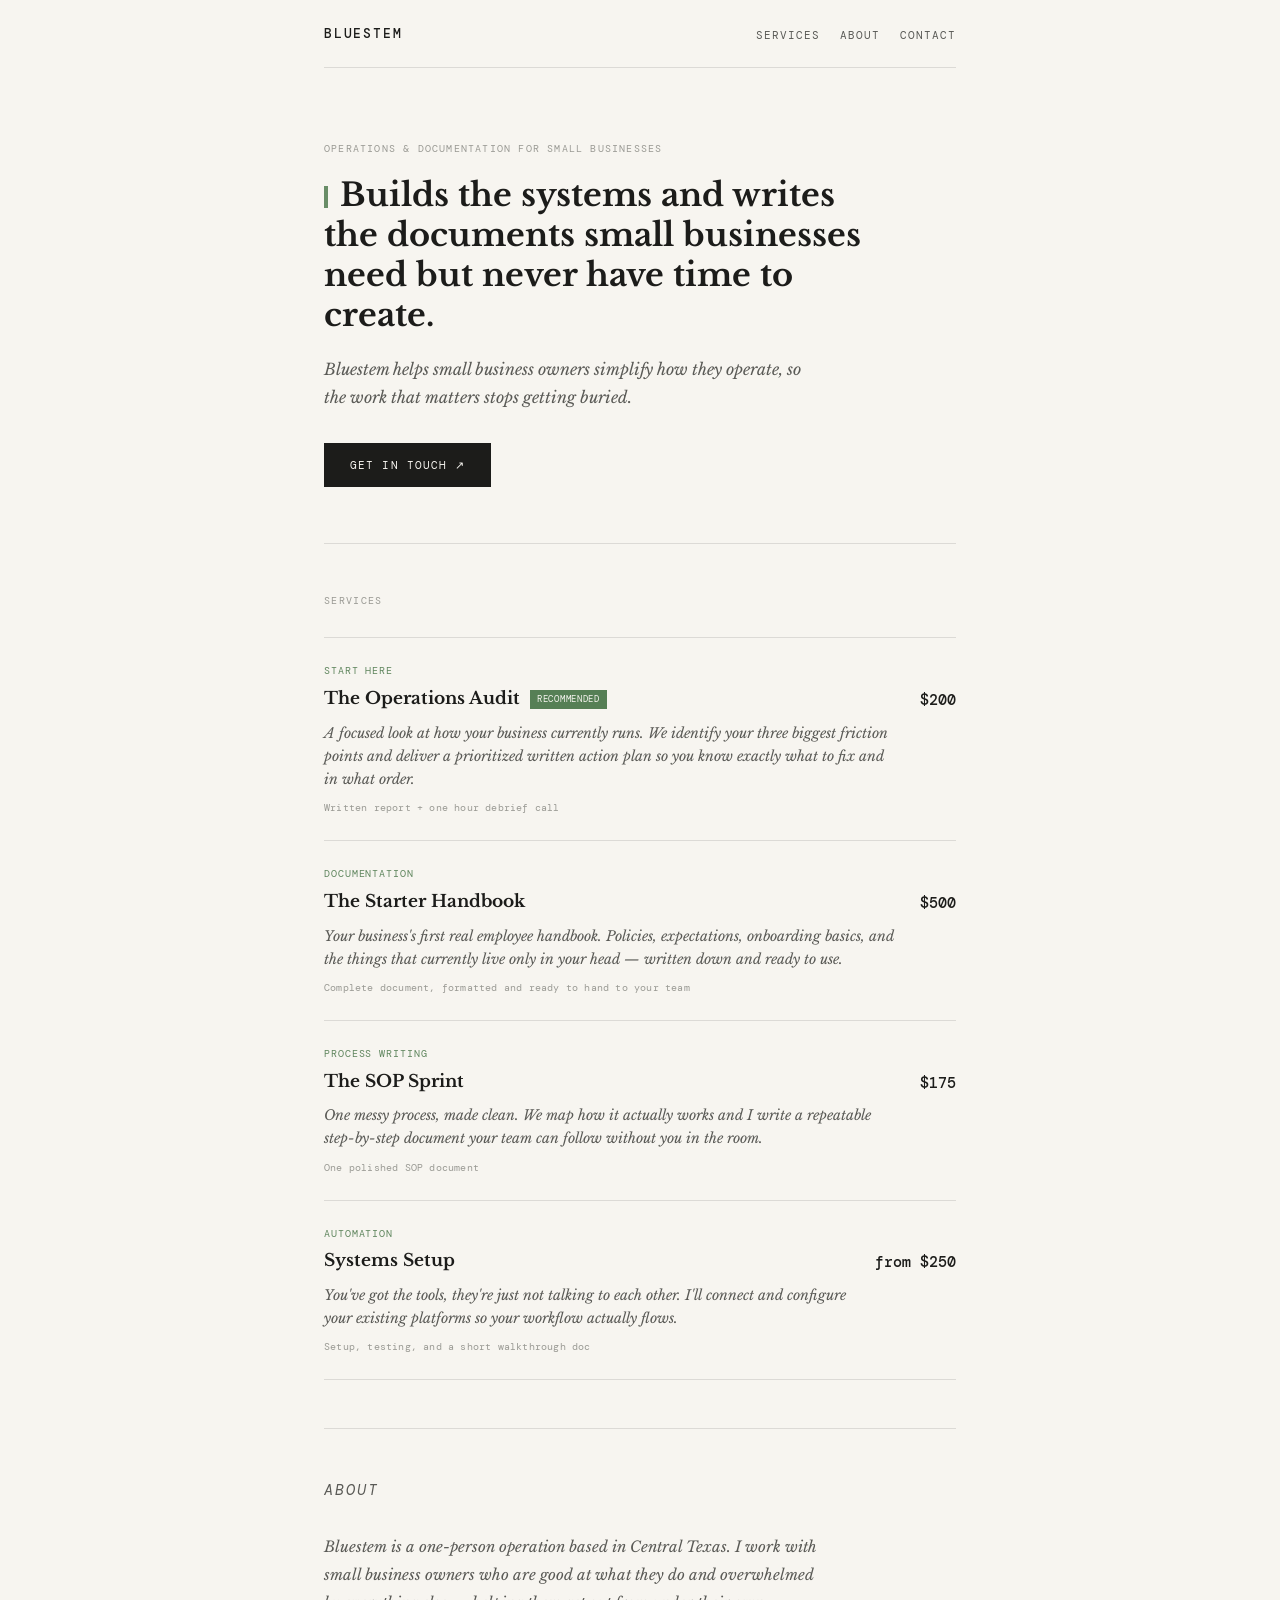
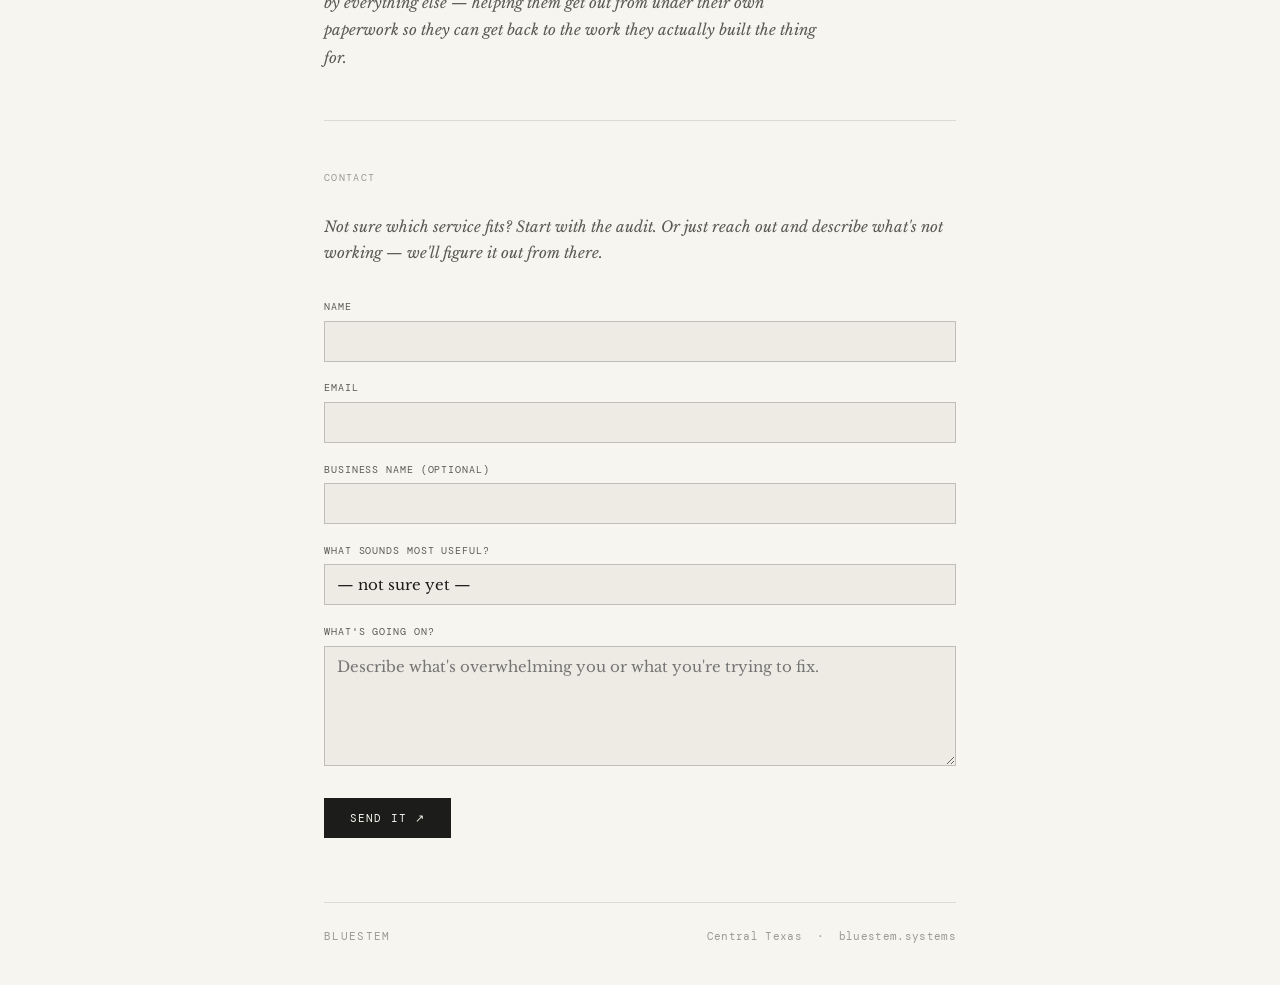
==== index.html @ 59f7415d "Add files via upload" ====
<!DOCTYPE html>
<html lang="en">
<head>
  <meta charset="UTF-8">
  <meta name="viewport" content="width=device-width, initial-scale=1.0">
  <title>Bluestem — Operations & Documentation for Small Businesses</title>
  <meta name="description" content="Bluestem builds the systems and writes the documents small businesses need but never have time to create.">
  <link rel="preconnect" href="https://fonts.googleapis.com">
  <link href="https://fonts.googleapis.com/css2?family=Libre+Baskerville:ital,wght@0,400;0,700;1,400&family=DM+Mono:ital,wght@0,400;0,500;1,400&display=swap" rel="stylesheet">
  <style>
    *, *::before, *::after { box-sizing: border-box; margin: 0; padding: 0; }
    :root {
      --ink: #1c1c1a;
      --ink-mid: #5a5a56;
      --ink-light: #9a9a94;
      --paper: #f7f5f0;
      --paper-mid: #eeebe4;
      --rule: rgba(28,28,26,0.12);
      --rule-mid: rgba(28,28,26,0.22);
      --accent: #3a6b3a;
      --serif: 'Libre Baskerville', Georgia, serif;
      --mono: 'DM Mono', 'Courier New', monospace;
    }
    html { font-size: 16px; scroll-behavior: smooth; }
    body { font-family: var(--serif); background: var(--paper); color: var(--ink); line-height: 1.7; min-height: 100vh; }
    .wrap { max-width: 680px; margin: 0 auto; padding: 0 1.5rem; }

    /* NAV — always one line */
    nav { padding: 1.25rem 0; border-bottom: 0.5px solid var(--rule); margin-bottom: 2.5rem; display: flex; justify-content: space-between; align-items: center; gap: 1rem; flex-wrap: nowrap; }
    .wordmark { font-family: var(--mono); font-size: 13px; font-weight: 500; letter-spacing: 0.14em; text-transform: uppercase; color: var(--ink); text-decoration: none; white-space: nowrap; }
    .nav-links { list-style: none; display: flex; gap: 1.25rem; flex-shrink: 0; }
    .nav-links a { font-family: var(--mono); font-size: 11px; letter-spacing: 0.09em; text-transform: uppercase; color: var(--ink-mid); text-decoration: none; transition: color 0.15s; white-space: nowrap; }
    .nav-links a:hover { color: var(--ink); }

    /* HERO */
    .hero { margin-bottom: 3.5rem; padding: 2rem 0 0; }
    .eyebrow { font-family: var(--mono); font-size: 10px; letter-spacing: 0.12em; text-transform: uppercase; color: var(--ink-light); margin-bottom: 1.1rem; }
    h1 { font-family: var(--serif); font-size: clamp(24px, 5vw, 32px); font-weight: 700; line-height: 1.25; margin-bottom: 1.25rem; max-width: 560px; }
    .subhead { font-size: 16px; font-style: italic; color: var(--ink-mid); line-height: 1.75; max-width: 480px; margin-bottom: 2rem; }

    /* BUTTON — filled, more presence */
    .cta-btn { display: inline-block; font-family: var(--mono); font-size: 11px; letter-spacing: 0.1em; text-transform: uppercase; color: var(--paper); background: var(--ink); border: none; padding: 13px 26px; text-decoration: none; transition: opacity 0.15s; cursor: pointer; }
    .cta-btn:hover { opacity: 0.82; }
    .cta-btn:disabled { opacity: 0.4; cursor: not-allowed; }

    .rule { border: none; border-top: 0.5px solid var(--rule); margin: 3rem 0; }
    .section-label { font-family: var(--mono); font-size: 10px; letter-spacing: 0.13em; text-transform: uppercase; color: var(--ink-light); margin-bottom: 1.75rem; }

    /* SERVICES */
    .service { display: grid; grid-template-columns: 1fr auto; gap: 1.25rem; align-items: start; padding: 1.5rem 0; border-bottom: 0.5px solid var(--rule); }
    .service:first-of-type { border-top: 0.5px solid var(--rule); }
    .service-tag { font-family: var(--mono); font-size: 10px; letter-spacing: 0.09em; text-transform: uppercase; color: var(--accent); margin-bottom: 0.35rem; opacity: 0.8; }
    .service-name { font-size: 17px; font-weight: 700; margin-bottom: 0.5rem; display: flex; align-items: center; gap: 10px; flex-wrap: wrap; }
    .badge { font-family: var(--mono); font-size: 9px; letter-spacing: 0.08em; text-transform: uppercase; background: var(--accent); padding: 2px 7px; color: var(--paper); font-weight: 400; white-space: nowrap; opacity: 0.85; }
    .service-desc { font-size: 14px; font-style: italic; color: var(--ink-mid); line-height: 1.65; margin-bottom: 0.5rem; }
    .service-includes { font-family: var(--mono); font-size: 10px; color: var(--ink-light); letter-spacing: 0.02em; }
    .service-price { font-family: var(--mono); font-size: 15px; font-weight: 500; color: var(--ink); white-space: nowrap; padding-top: 1.6rem; }

    /* ABOUT */
    .about p { font-size: 15px; font-style: italic; color: var(--ink-mid); line-height: 1.85; max-width: 500px; }

    /* CONTACT */
    .contact-intro { font-size: 15px; font-style: italic; color: var(--ink-mid); margin-bottom: 2rem; line-height: 1.75; }
    .form-row { margin-bottom: 1.1rem; }
    label { display: block; font-family: var(--mono); font-size: 10px; letter-spacing: 0.09em; text-transform: uppercase; color: var(--ink-mid); margin-bottom: 0.35rem; }
    input, textarea, select { width: 100%; font-family: var(--serif); font-size: 15px; color: var(--ink); background: var(--paper-mid); border: 0.5px solid var(--rule-mid); padding: 10px 12px; outline: none; transition: border-color 0.15s, background 0.15s; appearance: none; border-radius: 0; }
    input:focus, textarea:focus, select:focus { border-color: var(--ink); background: var(--paper); }
    textarea { resize: vertical; min-height: 120px; }
    .form-submit { margin-top: 1.5rem; }
    .form-success { font-family: var(--mono); font-size: 12px; letter-spacing: 0.06em; color: var(--accent); margin-top: 1rem; display: none; }
    .form-error { font-family: var(--mono); font-size: 12px; letter-spacing: 0.06em; color: #8b3a3a; margin-top: 1rem; display: none; }

    /* GRASS ACCENT */
    .grass-mark { display: inline-block; width: 4px; height: 22px; background: var(--accent); margin-right: 12px; vertical-align: middle; opacity: 0.75; }

    /* FOOTER */
    footer { margin-top: 4rem; padding: 1.5rem 0 2.5rem; border-top: 0.5px solid var(--rule); display: flex; justify-content: space-between; align-items: center; flex-wrap: wrap; gap: 0.75rem; }
    .footer-word { font-family: var(--mono); font-size: 11px; letter-spacing: 0.12em; text-transform: uppercase; color: var(--ink-light); }
    .footer-loc { font-family: var(--mono); font-size: 11px; color: var(--ink-light); letter-spacing: 0.03em; }

    @media (max-width: 480px) {
      .service { grid-template-columns: 1fr; }
      .service-price { padding-top: 0; font-size: 14px; }
      footer { flex-direction: column; align-items: flex-start; }
    }
  </style>
</head>
<body>
<div class="wrap">
  <nav>
    <a href="#" class="wordmark">Bluestem</a>
    <ul class="nav-links">
      <li><a href="#services">Services</a></li>
      <li><a href="#about">About</a></li>
      <li><a href="#contact">Contact</a></li>
    </ul>
  </nav>
  <section class="hero">
    <p class="eyebrow">Operations &amp; documentation for small businesses</p>
    <h1><span class="grass-mark"></span>Builds the systems and writes the documents small businesses need but never have time to create.</h1>
    <p class="subhead">Bluestem helps small business owners simplify how they operate, so the work that matters stops getting buried.</p>
    <a href="#contact" class="cta-btn">Get in touch ↗</a>
  </section>
  <hr class="rule">
  <section id="services">
    <p class="section-label">Services</p>
    <div class="service">
      <div>
        <p class="service-tag">Start here</p>
        <p class="service-name">The Operations Audit <span class="badge">recommended</span></p>
        <p class="service-desc">A focused look at how your business currently runs. We identify your three biggest friction points and deliver a prioritized written action plan so you know exactly what to fix and in what order.</p>
        <p class="service-includes">Written report + one hour debrief call</p>
      </div>
      <div class="service-price">$200</div>
    </div>
    <div class="service">
      <div>
        <p class="service-tag">Documentation</p>
        <p class="service-name">The Starter Handbook</p>
        <p class="service-desc">Your business's first real employee handbook. Policies, expectations, onboarding basics, and the things that currently live only in your head — written down and ready to use.</p>
        <p class="service-includes">Complete document, formatted and ready to hand to your team</p>
      </div>
      <div class="service-price">$500</div>
    </div>
    <div class="service">
      <div>
        <p class="service-tag">Process writing</p>
        <p class="service-name">The SOP Sprint</p>
        <p class="service-desc">One messy process, made clean. We map how it actually works and I write a repeatable step-by-step document your team can follow without you in the room.</p>
        <p class="service-includes">One polished SOP document</p>
      </div>
      <div class="service-price">$175</div>
    </div>
    <div class="service">
      <div>
        <p class="service-tag">Automation</p>
        <p class="service-name">Systems Setup</p>
        <p class="service-desc">You've got the tools, they're just not talking to each other. I'll connect and configure your existing platforms so your workflow actually flows.</p>
        <p class="service-includes">Setup, testing, and a short walkthrough doc</p>
      </div>
      <div class="service-price">from $250</div>
    </div>
  </section>
  <hr class="rule">
  <section id="about" class="about">
    <p class="section-label">About</p>
    <p>Bluestem is a one-person operation based in Central Texas. I work with small business owners who are good at what they do and overwhelmed by everything else — helping them get out from under their own paperwork so they can get back to the work they actually built the thing for.</p>
  </section>
  <hr class="rule">
  <section id="contact">
    <p class="section-label">Contact</p>
    <p class="contact-intro">Not sure which service fits? Start with the audit. Or just reach out and describe what's not working — we'll figure it out from there.</p>
    <form id="contact-form" action="https://formspree.io/f/xvzdezeg" method="POST">
      <div class="form-row">
        <label for="name">Name</label>
        <input type="text" id="name" name="name" required autocomplete="name">
      </div>
      <div class="form-row">
        <label for="email">Email</label>
        <input type="email" id="email" name="email" required autocomplete="email">
      </div>
      <div class="form-row">
        <label for="business">Business name (optional)</label>
        <input type="text" id="business" name="business">
      </div>
      <div class="form-row">
        <label for="service">What sounds most useful?</label>
        <select id="service" name="service">
          <option value="">— not sure yet —</option>
          <option value="audit">The Operations Audit ($200)</option>
          <option value="handbook">The Starter Handbook ($500)</option>
          <option value="sop">The SOP Sprint ($175)</option>
          <option value="systems">Systems Setup (from $250)</option>
          <option value="other">Something else</option>
        </select>
      </div>
      <div class="form-row">
        <label for="message">What's going on?</label>
        <textarea id="message" name="message" placeholder="Describe what's overwhelming you or what you're trying to fix."></textarea>
      </div>
      <div class="form-submit">
        <button type="submit" id="submit-btn" class="cta-btn">Send it ↗</button>
      </div>
      <p class="form-success" id="form-success">Got it — I'll be in touch soon.</p>
      <p class="form-error" id="form-error">Something went wrong. Try emailing directly at contact@bluestem.systems.</p>
    </form>
    <script>
      const form = document.getElementById('contact-form');
      const btn = document.getElementById('submit-btn');
      const success = document.getElementById('form-success');
      const error = document.getElementById('form-error');
      form.addEventListener('submit', async function(e) {
        e.preventDefault();
        btn.disabled = true;
        btn.textContent = 'Sending...';
        try {
          const res = await fetch(form.action, {
            method: 'POST',
            body: new FormData(form),
            headers: { 'Accept': 'application/json' }
          });
          if (res.ok) {
            form.reset();
            form.style.display = 'none';
            success.style.display = 'block';
          } else {
            throw new Error();
          }
        } catch {
          error.style.display = 'block';
          btn.disabled = false;
          btn.textContent = 'Send it ↗';
        }
      });
    </script>
  </section>
  <footer>
    <span class="footer-word">Bluestem</span>
    <span class="footer-loc">Central Texas &nbsp;·&nbsp; bluestem.systems</span>
  </footer>
</div>
</body>
</html>
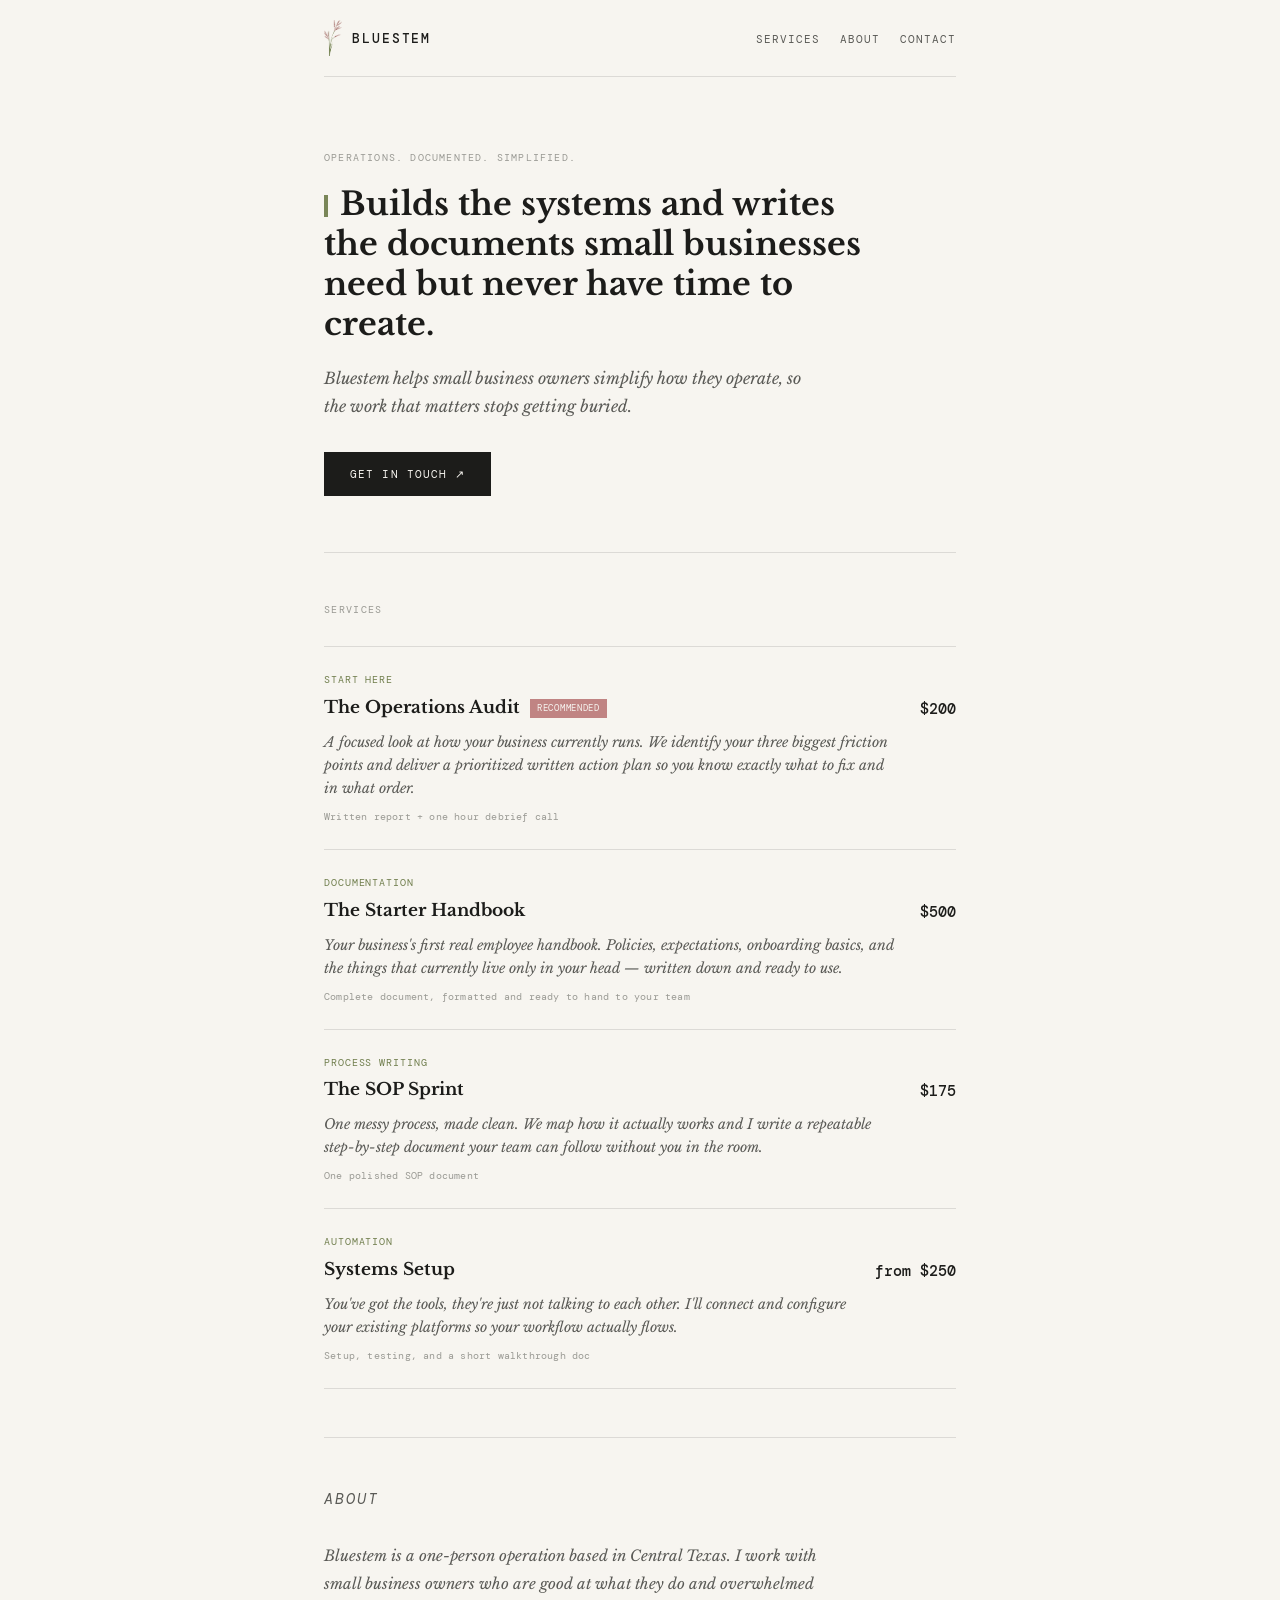
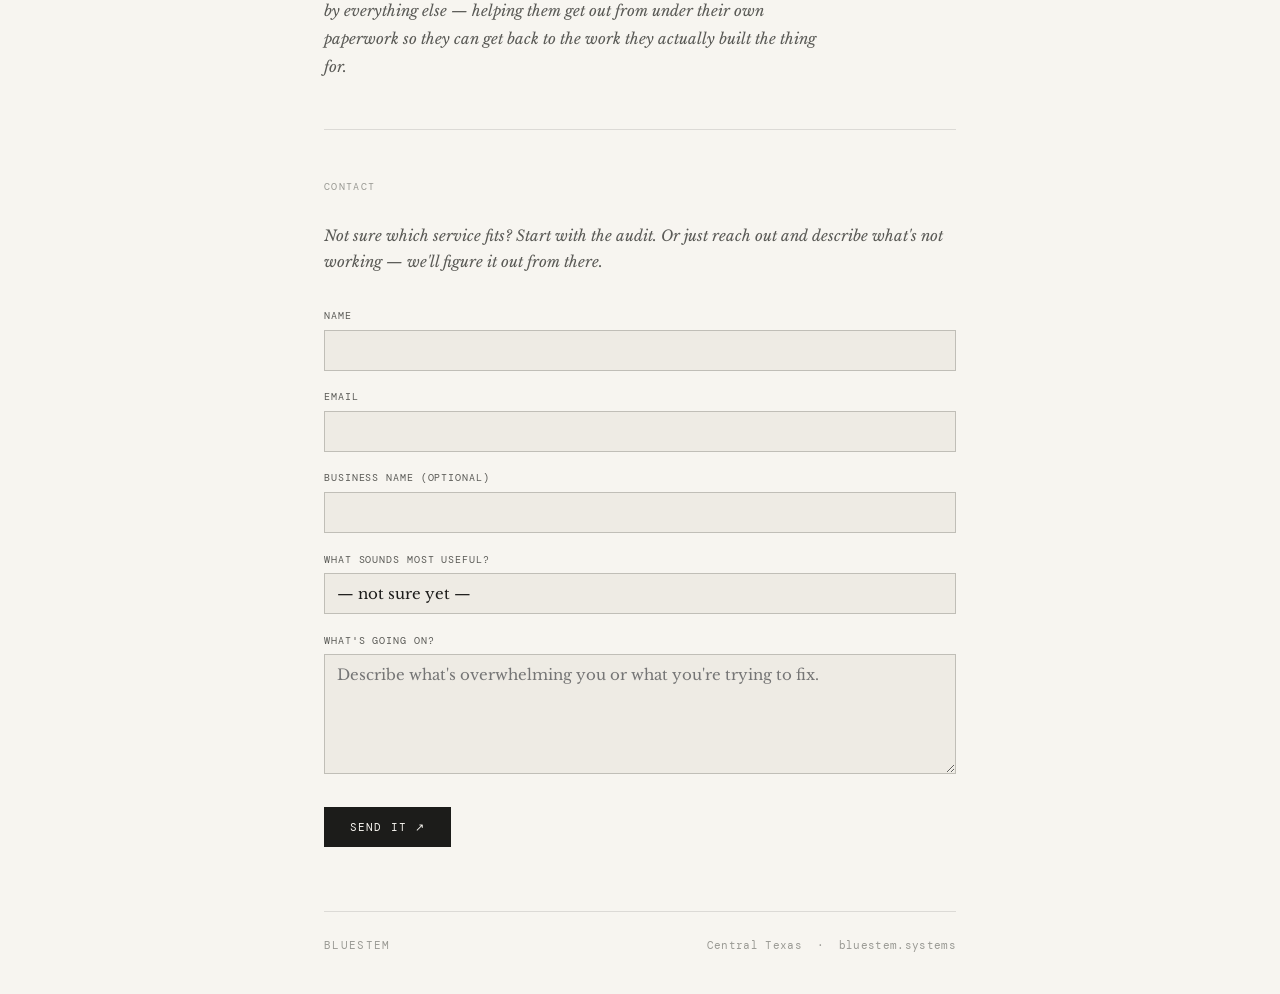
==== commit e21e9fe9: "Add files via upload" ====
--- a/index.html
+++ b/index.html
@@ -17,7 +17,8 @@
       --paper-mid: #eeebe4;
       --rule: rgba(28,28,26,0.12);
       --rule-mid: rgba(28,28,26,0.22);
-      --accent: #3a6b3a;
+      --accent: #506226;
+      --russet: #bb7878;
       --serif: 'Libre Baskerville', Georgia, serif;
       --mono: 'DM Mono', 'Courier New', monospace;
     }
@@ -51,7 +52,7 @@
     .service:first-of-type { border-top: 0.5px solid var(--rule); }
     .service-tag { font-family: var(--mono); font-size: 10px; letter-spacing: 0.09em; text-transform: uppercase; color: var(--accent); margin-bottom: 0.35rem; opacity: 0.8; }
     .service-name { font-size: 17px; font-weight: 700; margin-bottom: 0.5rem; display: flex; align-items: center; gap: 10px; flex-wrap: wrap; }
-    .badge { font-family: var(--mono); font-size: 9px; letter-spacing: 0.08em; text-transform: uppercase; background: var(--accent); padding: 2px 7px; color: var(--paper); font-weight: 400; white-space: nowrap; opacity: 0.85; }
+    .badge { font-family: var(--mono); font-size: 9px; letter-spacing: 0.08em; text-transform: uppercase; background: var(--russet); padding: 2px 7px; color: var(--paper); font-weight: 400; white-space: nowrap; opacity: 0.9; }
     .service-desc { font-size: 14px; font-style: italic; color: var(--ink-mid); line-height: 1.65; margin-bottom: 0.5rem; }
     .service-includes { font-family: var(--mono); font-size: 10px; color: var(--ink-light); letter-spacing: 0.02em; }
     .service-price { font-family: var(--mono); font-size: 15px; font-weight: 500; color: var(--ink); white-space: nowrap; padding-top: 1.6rem; }
@@ -72,6 +73,9 @@
 
     /* GRASS ACCENT */
     .grass-mark { display: inline-block; width: 4px; height: 22px; background: var(--accent); margin-right: 12px; vertical-align: middle; opacity: 0.75; }
+    .logo-img { height: 36px; width: auto; display: block; }
+    .wordmark-wrap { display: flex; align-items: center; gap: 10px; text-decoration: none; }
+    .wordmark-wrap .wordmark { line-height: 1; }
 
     /* FOOTER */
     footer { margin-top: 4rem; padding: 1.5rem 0 2.5rem; border-top: 0.5px solid var(--rule); display: flex; justify-content: space-between; align-items: center; flex-wrap: wrap; gap: 0.75rem; }
@@ -88,7 +92,10 @@
 <body>
 <div class="wrap">
   <nav>
-    <a href="#" class="wordmark">Bluestem</a>
+    <a href="#" class="wordmark-wrap">
+      <img src="bluestem-mark.png" alt="Bluestem" class="logo-img" onerror="this.style.display='none'">
+      <span class="wordmark">Bluestem</span>
+    </a>
     <ul class="nav-links">
       <li><a href="#services">Services</a></li>
       <li><a href="#about">About</a></li>
@@ -96,7 +103,7 @@
     </ul>
   </nav>
   <section class="hero">
-    <p class="eyebrow">Operations &amp; documentation for small businesses</p>
+    <p class="eyebrow">Operations. Documented. Simplified.</p>
     <h1><span class="grass-mark"></span>Builds the systems and writes the documents small businesses need but never have time to create.</h1>
     <p class="subhead">Bluestem helps small business owners simplify how they operate, so the work that matters stops getting buried.</p>
     <a href="#contact" class="cta-btn">Get in touch ↗</a>
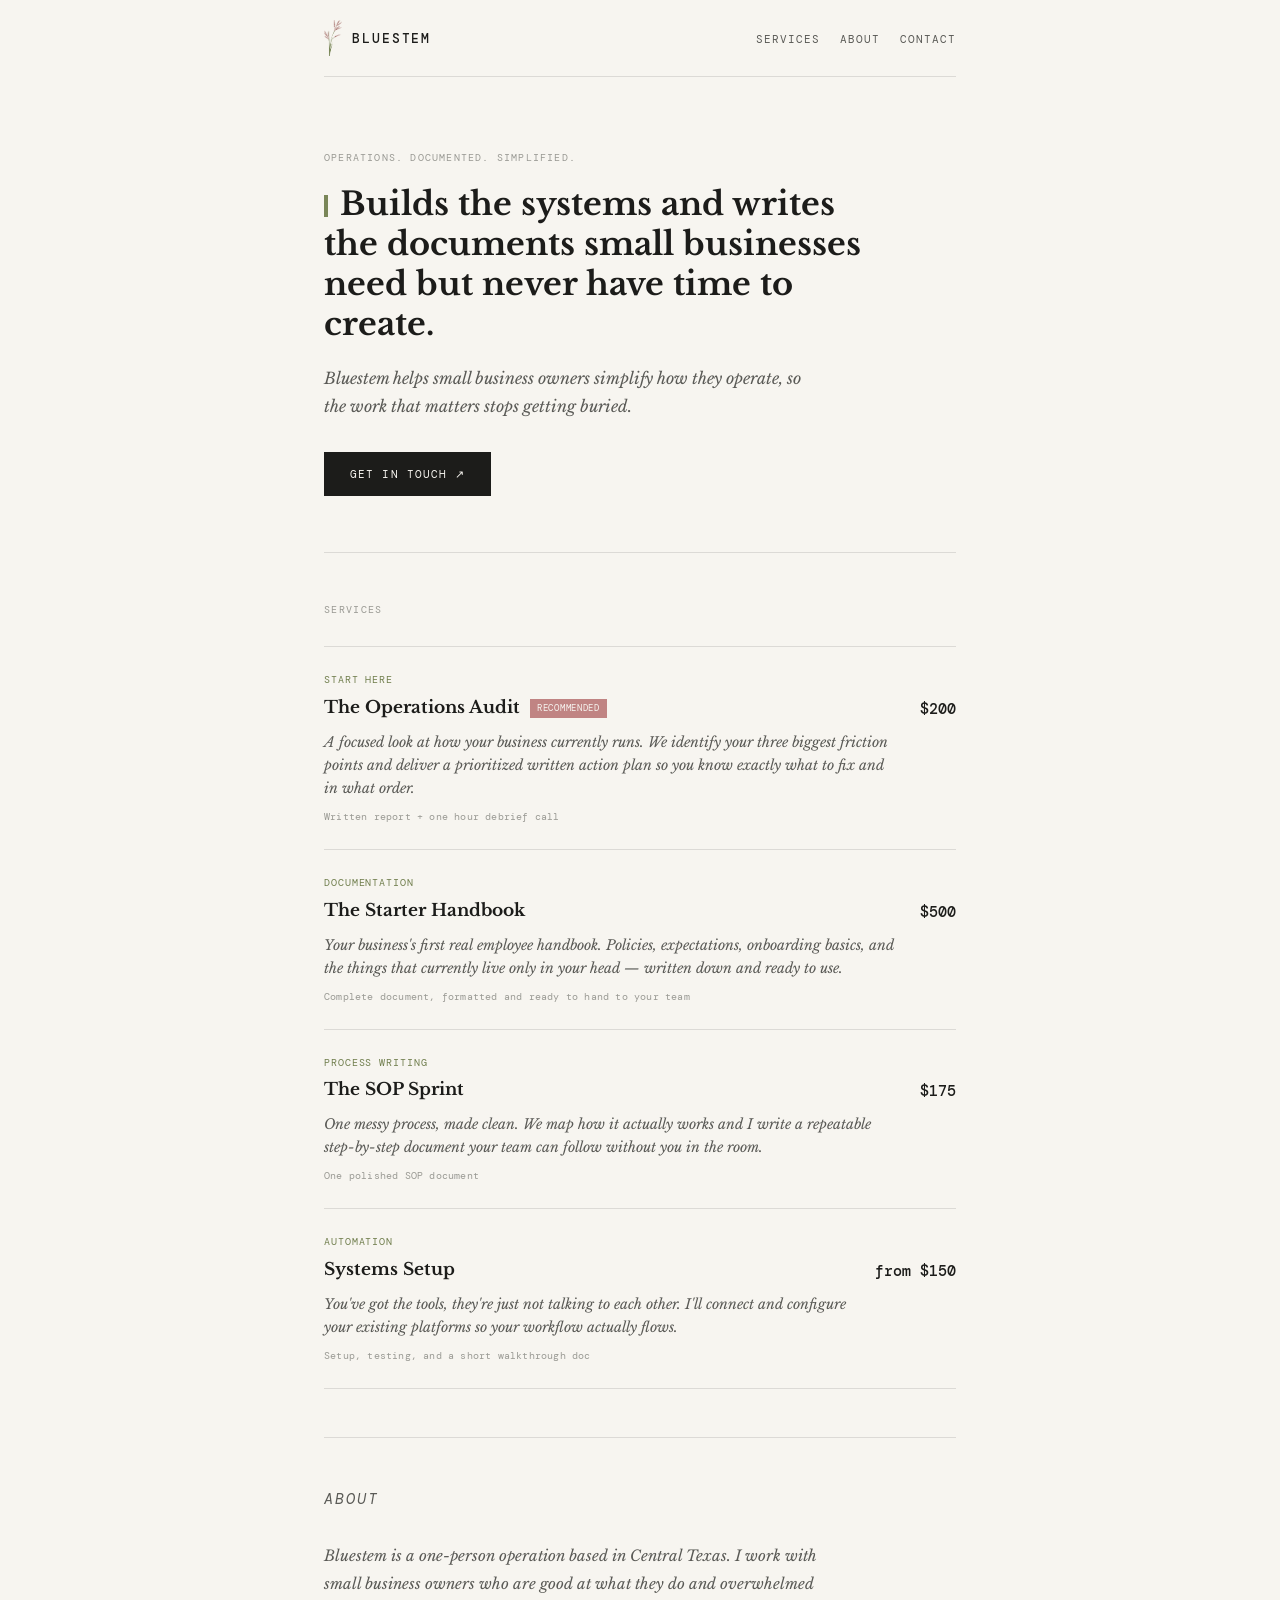
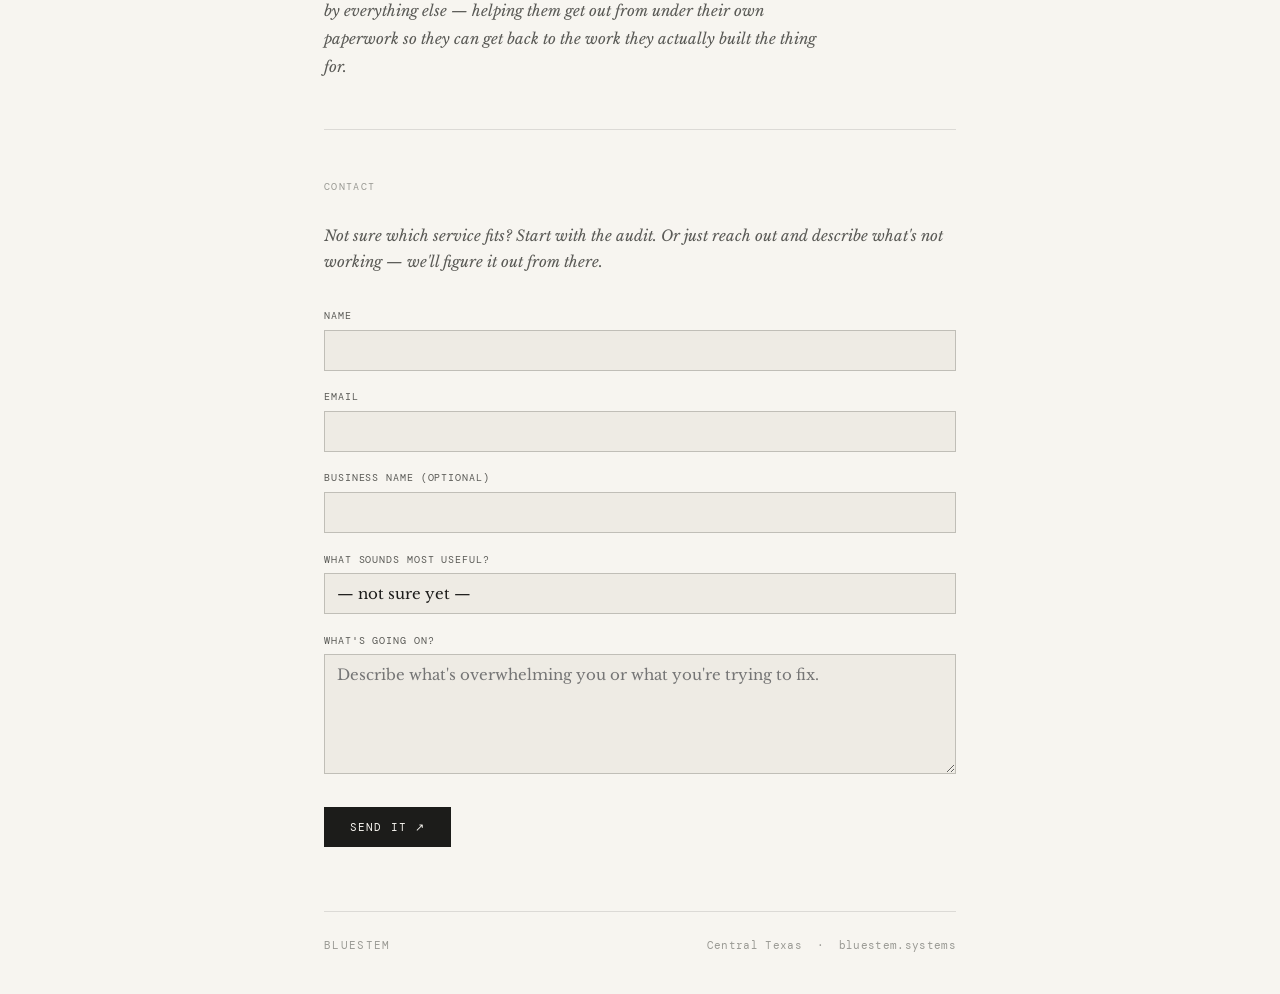
==== commit 1856cecb: "Add files via upload" ====
--- a/index.html
+++ b/index.html
@@ -145,7 +145,7 @@
         <p class="service-desc">You've got the tools, they're just not talking to each other. I'll connect and configure your existing platforms so your workflow actually flows.</p>
         <p class="service-includes">Setup, testing, and a short walkthrough doc</p>
       </div>
-      <div class="service-price">from $250</div>
+      <div class="service-price">from $150</div>
     </div>
   </section>
   <hr class="rule">
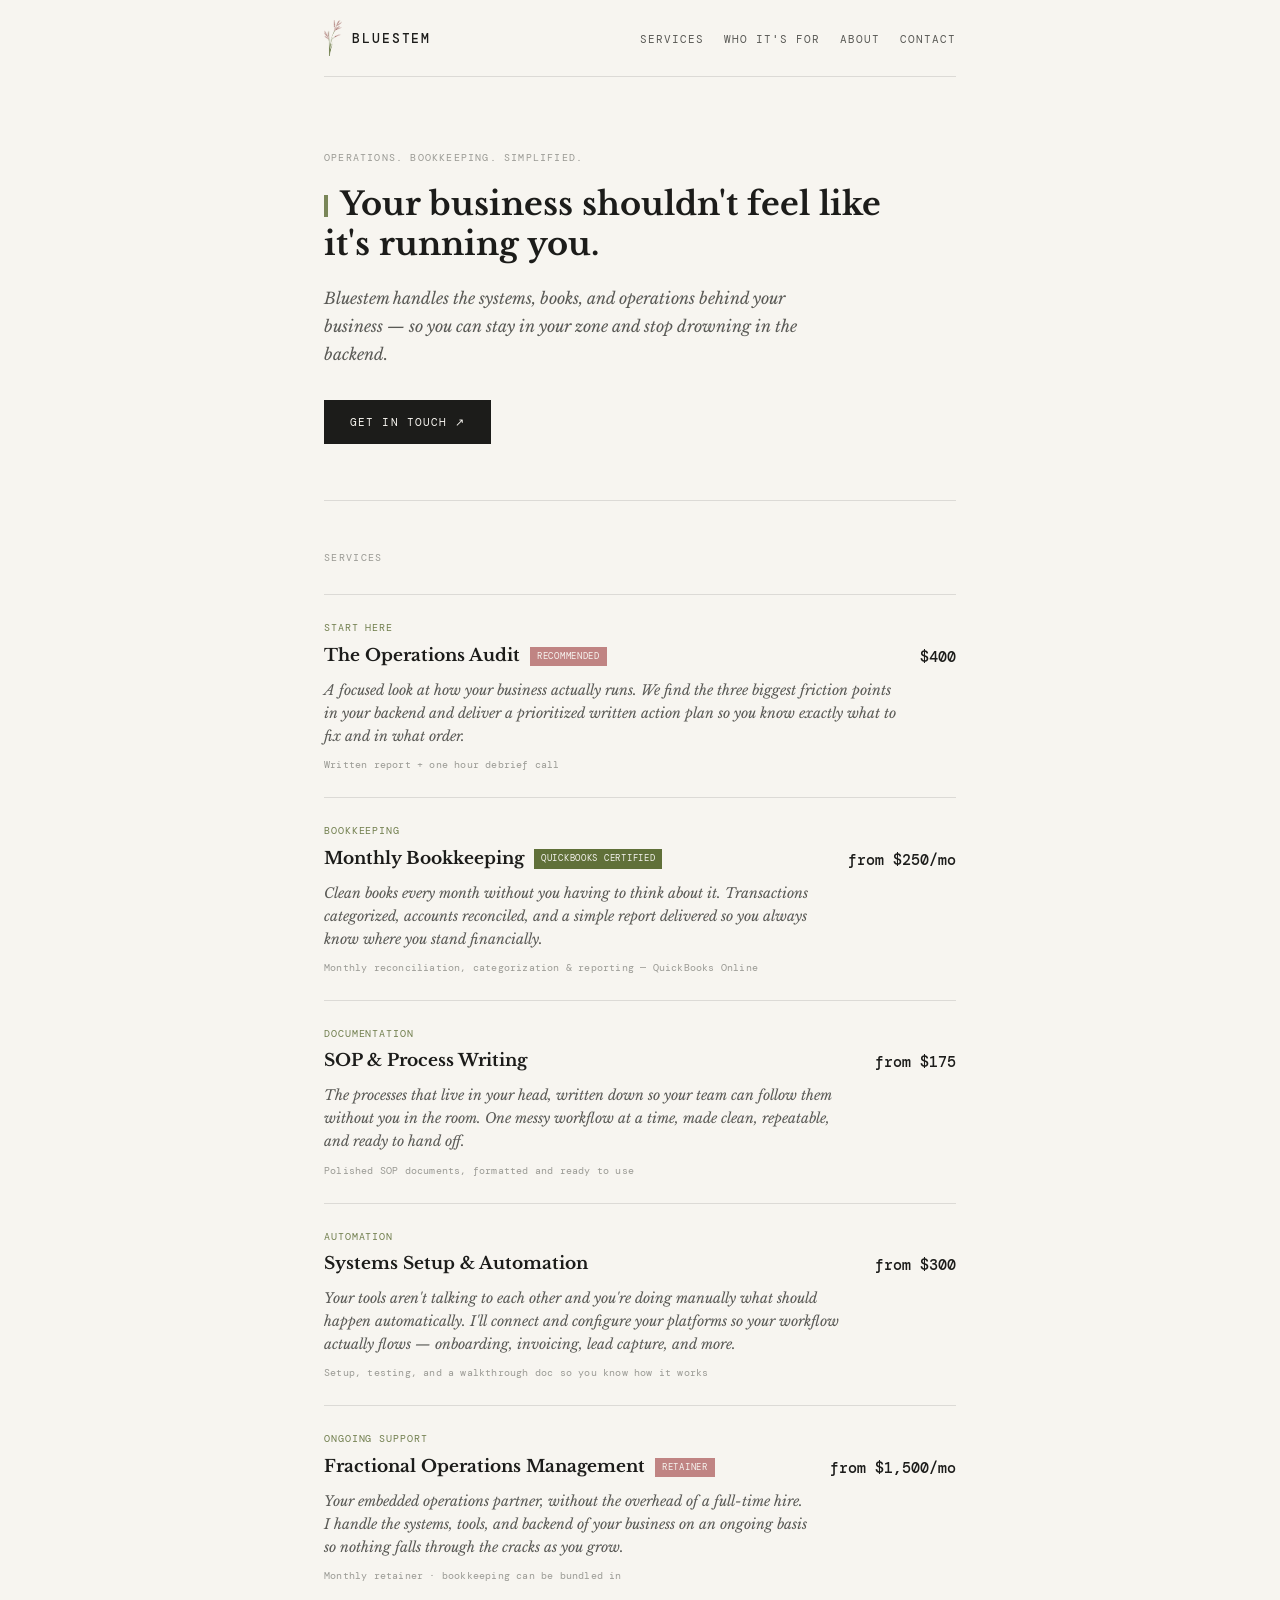
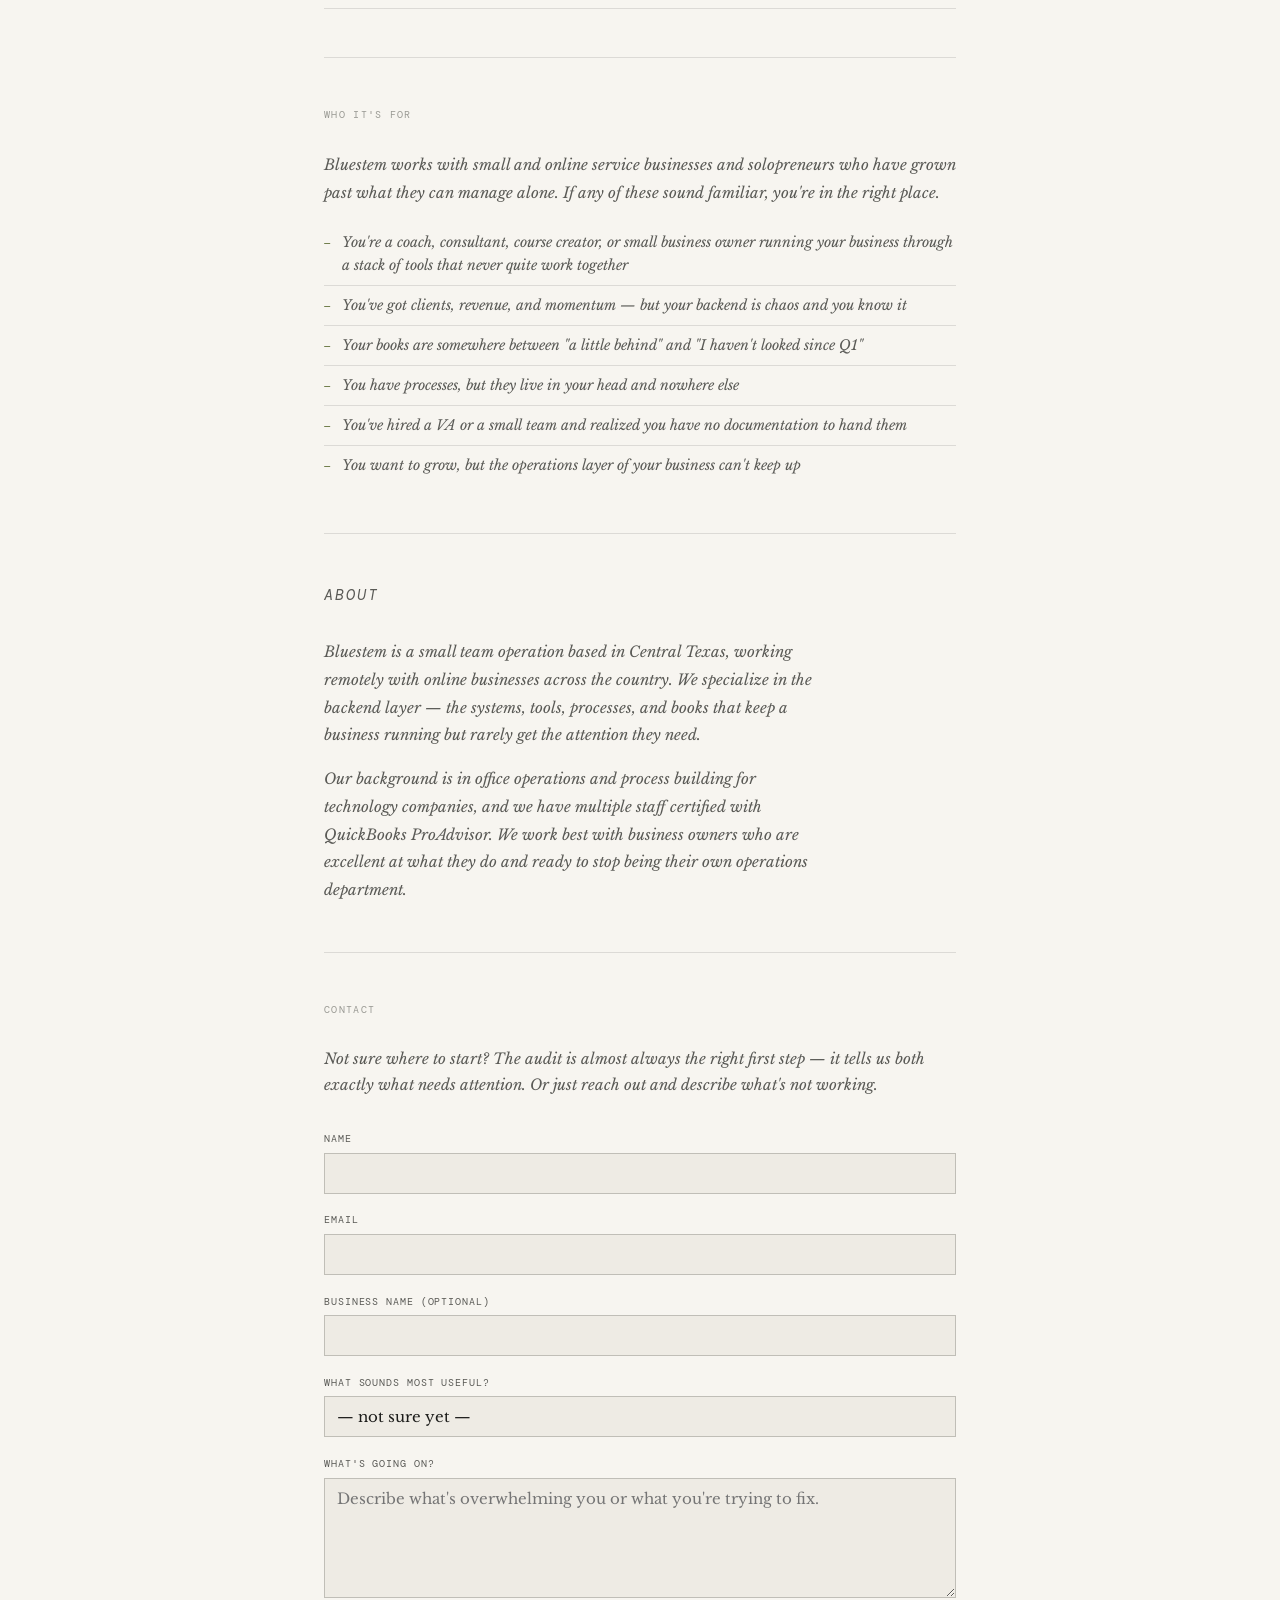
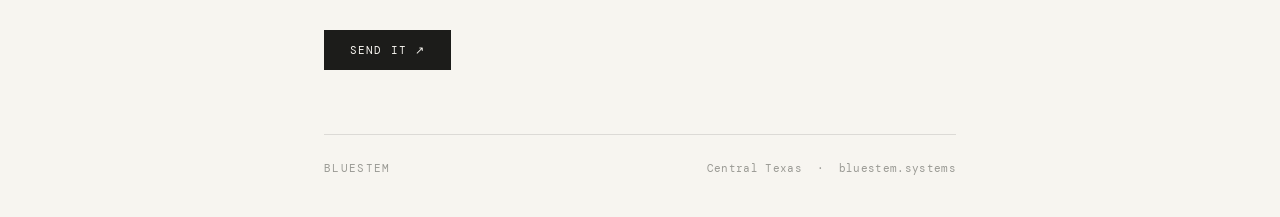
==== commit 988b3b36: "Add files via upload" ====
--- a/index.html
+++ b/index.html
@@ -3,8 +3,8 @@
 <head>
   <meta charset="UTF-8">
   <meta name="viewport" content="width=device-width, initial-scale=1.0">
-  <title>Bluestem — Operations & Documentation for Small Businesses</title>
-  <meta name="description" content="Bluestem builds the systems and writes the documents small businesses need but never have time to create.">
+  <title>Bluestem — Operations & Bookkeeping for Online Businesses</title>
+  <meta name="description" content="Bluestem helps business owners stop drowning in their own backend. Systems, bookkeeping, and operations so you can focus on the work only you can do.">
   <link rel="preconnect" href="https://fonts.googleapis.com">
   <link href="https://fonts.googleapis.com/css2?family=Libre+Baskerville:ital,wght@0,400;0,700;1,400&family=DM+Mono:ital,wght@0,400;0,500;1,400&display=swap" rel="stylesheet">
   <style>
@@ -26,7 +26,7 @@
     body { font-family: var(--serif); background: var(--paper); color: var(--ink); line-height: 1.7; min-height: 100vh; }
     .wrap { max-width: 680px; margin: 0 auto; padding: 0 1.5rem; }
 
-    /* NAV — always one line */
+    /* NAV */
     nav { padding: 1.25rem 0; border-bottom: 0.5px solid var(--rule); margin-bottom: 2.5rem; display: flex; justify-content: space-between; align-items: center; gap: 1rem; flex-wrap: nowrap; }
     .wordmark { font-family: var(--mono); font-size: 13px; font-weight: 500; letter-spacing: 0.14em; text-transform: uppercase; color: var(--ink); text-decoration: none; white-space: nowrap; }
     .nav-links { list-style: none; display: flex; gap: 1.25rem; flex-shrink: 0; }
@@ -39,7 +39,7 @@
     h1 { font-family: var(--serif); font-size: clamp(24px, 5vw, 32px); font-weight: 700; line-height: 1.25; margin-bottom: 1.25rem; max-width: 560px; }
     .subhead { font-size: 16px; font-style: italic; color: var(--ink-mid); line-height: 1.75; max-width: 480px; margin-bottom: 2rem; }
 
-    /* BUTTON — filled, more presence */
+    /* BUTTON */
     .cta-btn { display: inline-block; font-family: var(--mono); font-size: 11px; letter-spacing: 0.1em; text-transform: uppercase; color: var(--paper); background: var(--ink); border: none; padding: 13px 26px; text-decoration: none; transition: opacity 0.15s; cursor: pointer; }
     .cta-btn:hover { opacity: 0.82; }
     .cta-btn:disabled { opacity: 0.4; cursor: not-allowed; }
@@ -53,12 +53,20 @@
     .service-tag { font-family: var(--mono); font-size: 10px; letter-spacing: 0.09em; text-transform: uppercase; color: var(--accent); margin-bottom: 0.35rem; opacity: 0.8; }
     .service-name { font-size: 17px; font-weight: 700; margin-bottom: 0.5rem; display: flex; align-items: center; gap: 10px; flex-wrap: wrap; }
     .badge { font-family: var(--mono); font-size: 9px; letter-spacing: 0.08em; text-transform: uppercase; background: var(--russet); padding: 2px 7px; color: var(--paper); font-weight: 400; white-space: nowrap; opacity: 0.9; }
+    .badge-green { background: var(--accent); }
     .service-desc { font-size: 14px; font-style: italic; color: var(--ink-mid); line-height: 1.65; margin-bottom: 0.5rem; }
     .service-includes { font-family: var(--mono); font-size: 10px; color: var(--ink-light); letter-spacing: 0.02em; }
     .service-price { font-family: var(--mono); font-size: 15px; font-weight: 500; color: var(--ink); white-space: nowrap; padding-top: 1.6rem; }
 
+    /* WHO */
+    .who-list { list-style: none; margin-top: 1rem; }
+    .who-list li { font-size: 14px; font-style: italic; color: var(--ink-mid); line-height: 1.65; padding: 0.5rem 0; border-bottom: 0.5px solid var(--rule); display: flex; align-items: baseline; gap: 0.75rem; }
+    .who-list li:last-child { border-bottom: none; }
+    .who-list li::before { content: '—'; font-family: var(--mono); font-size: 10px; color: var(--accent); flex-shrink: 0; }
+
     /* ABOUT */
     .about p { font-size: 15px; font-style: italic; color: var(--ink-mid); line-height: 1.85; max-width: 500px; }
+    .about p + p { margin-top: 1rem; }
 
     /* CONTACT */
     .contact-intro { font-size: 15px; font-style: italic; color: var(--ink-mid); margin-bottom: 2rem; line-height: 1.75; }
@@ -98,65 +106,103 @@
     </a>
     <ul class="nav-links">
       <li><a href="#services">Services</a></li>
+      <li><a href="#who">Who it's for</a></li>
       <li><a href="#about">About</a></li>
       <li><a href="#contact">Contact</a></li>
     </ul>
   </nav>
+
   <section class="hero">
-    <p class="eyebrow">Operations. Documented. Simplified.</p>
-    <h1><span class="grass-mark"></span>Builds the systems and writes the documents small businesses need but never have time to create.</h1>
-    <p class="subhead">Bluestem helps small business owners simplify how they operate, so the work that matters stops getting buried.</p>
+    <p class="eyebrow">Operations. Bookkeeping. Simplified.</p>
+    <h1><span class="grass-mark"></span>Your business shouldn't feel like it's running you.</h1>
+    <p class="subhead">Bluestem handles the systems, books, and operations behind your business — so you can stay in your zone and stop drowning in the backend.</p>
     <a href="#contact" class="cta-btn">Get in touch ↗</a>
   </section>
-  <hr class="rule">
+
+  <hr class="rule">
+
   <section id="services">
     <p class="section-label">Services</p>
+
     <div class="service">
       <div>
         <p class="service-tag">Start here</p>
         <p class="service-name">The Operations Audit <span class="badge">recommended</span></p>
-        <p class="service-desc">A focused look at how your business currently runs. We identify your three biggest friction points and deliver a prioritized written action plan so you know exactly what to fix and in what order.</p>
+        <p class="service-desc">A focused look at how your business actually runs. We find the three biggest friction points in your backend and deliver a prioritized written action plan so you know exactly what to fix and in what order.</p>
         <p class="service-includes">Written report + one hour debrief call</p>
       </div>
-      <div class="service-price">$200</div>
-    </div>
+      <div class="service-price">$400</div>
+    </div>
+
+    <div class="service">
+      <div>
+        <p class="service-tag">Bookkeeping</p>
+        <p class="service-name">Monthly Bookkeeping <span class="badge badge-green">QuickBooks certified</span></p>
+        <p class="service-desc">Clean books every month without you having to think about it. Transactions categorized, accounts reconciled, and a simple report delivered so you always know where you stand financially.</p>
+        <p class="service-includes">Monthly reconciliation, categorization & reporting — QuickBooks Online</p>
+      </div>
+      <div class="service-price">from $250/mo</div>
+    </div>
+
     <div class="service">
       <div>
         <p class="service-tag">Documentation</p>
-        <p class="service-name">The Starter Handbook</p>
-        <p class="service-desc">Your business's first real employee handbook. Policies, expectations, onboarding basics, and the things that currently live only in your head — written down and ready to use.</p>
-        <p class="service-includes">Complete document, formatted and ready to hand to your team</p>
-      </div>
-      <div class="service-price">$500</div>
-    </div>
-    <div class="service">
-      <div>
-        <p class="service-tag">Process writing</p>
-        <p class="service-name">The SOP Sprint</p>
-        <p class="service-desc">One messy process, made clean. We map how it actually works and I write a repeatable step-by-step document your team can follow without you in the room.</p>
-        <p class="service-includes">One polished SOP document</p>
-      </div>
-      <div class="service-price">$175</div>
-    </div>
+        <p class="service-name">SOP & Process Writing</p>
+        <p class="service-desc">The processes that live in your head, written down so your team can follow them without you in the room. One messy workflow at a time, made clean, repeatable, and ready to hand off.</p>
+        <p class="service-includes">Polished SOP documents, formatted and ready to use</p>
+      </div>
+      <div class="service-price">from $175</div>
+    </div>
+
     <div class="service">
       <div>
         <p class="service-tag">Automation</p>
-        <p class="service-name">Systems Setup</p>
-        <p class="service-desc">You've got the tools, they're just not talking to each other. I'll connect and configure your existing platforms so your workflow actually flows.</p>
-        <p class="service-includes">Setup, testing, and a short walkthrough doc</p>
-      </div>
-      <div class="service-price">from $150</div>
-    </div>
-  </section>
-  <hr class="rule">
+        <p class="service-name">Systems Setup & Automation</p>
+        <p class="service-desc">Your tools aren't talking to each other and you're doing manually what should happen automatically. I'll connect and configure your platforms so your workflow actually flows — onboarding, invoicing, lead capture, and more.</p>
+        <p class="service-includes">Setup, testing, and a walkthrough doc so you know how it works</p>
+      </div>
+      <div class="service-price">from $300</div>
+    </div>
+
+    <div class="service">
+      <div>
+        <p class="service-tag">Ongoing support</p>
+        <p class="service-name">Fractional Operations Management <span class="badge">retainer</span></p>
+        <p class="service-desc">Your embedded operations partner, without the overhead of a full-time hire. I handle the systems, tools, and backend of your business on an ongoing basis so nothing falls through the cracks as you grow.</p>
+        <p class="service-includes">Monthly retainer · bookkeeping can be bundled in</p>
+      </div>
+      <div class="service-price">from $1,500/mo</div>
+    </div>
+  </section>
+
+  <hr class="rule">
+
+  <section id="who">
+    <p class="section-label">Who it's for</p>
+    <p style="font-size:15px; font-style:italic; color:var(--ink-mid); line-height:1.85;">Bluestem works with small and online service businesses and solopreneurs who have grown past what they can manage alone. If any of these sound familiar, you're in the right place.</p>
+    <ul class="who-list">
+      <li>You're a coach, consultant, course creator, or small business owner running your business through a stack of tools that never quite work together</li>
+      <li>You've got clients, revenue, and momentum — but your backend is chaos and you know it</li>
+      <li>Your books are somewhere between "a little behind" and "I haven't looked since Q1"</li>
+      <li>You have processes, but they live in your head and nowhere else</li>
+      <li>You've hired a VA or a small team and realized you have no documentation to hand them</li>
+      <li>You want to grow, but the operations layer of your business can't keep up</li>
+    </ul>
+  </section>
+
+  <hr class="rule">
+
   <section id="about" class="about">
     <p class="section-label">About</p>
-    <p>Bluestem is a one-person operation based in Central Texas. I work with small business owners who are good at what they do and overwhelmed by everything else — helping them get out from under their own paperwork so they can get back to the work they actually built the thing for.</p>
-  </section>
-  <hr class="rule">
+    <p>Bluestem is a small team operation based in Central Texas, working remotely with online businesses across the country. We specialize in the backend layer — the systems, tools, processes, and books that keep a business running but rarely get the attention they need.</p>
+    <p>Our background is in office operations and process building for technology companies, and we have multiple staff certified with QuickBooks ProAdvisor. We work best with business owners who are excellent at what they do and ready to stop being their own operations department.</p>
+  </section>
+
+  <hr class="rule">
+
   <section id="contact">
     <p class="section-label">Contact</p>
-    <p class="contact-intro">Not sure which service fits? Start with the audit. Or just reach out and describe what's not working — we'll figure it out from there.</p>
+    <p class="contact-intro">Not sure where to start? The audit is almost always the right first step — it tells us both exactly what needs attention. Or just reach out and describe what's not working.</p>
     <form id="contact-form" action="https://formspree.io/f/xvzdezeg" method="POST">
       <div class="form-row">
         <label for="name">Name</label>
@@ -174,10 +220,11 @@
         <label for="service">What sounds most useful?</label>
         <select id="service" name="service">
           <option value="">— not sure yet —</option>
-          <option value="audit">The Operations Audit ($200)</option>
-          <option value="handbook">The Starter Handbook ($500)</option>
-          <option value="sop">The SOP Sprint ($175)</option>
-          <option value="systems">Systems Setup (from $250)</option>
+          <option value="audit">The Operations Audit ($400)</option>
+          <option value="bookkeeping">Monthly Bookkeeping (from $250/mo)</option>
+          <option value="sop">SOP & Process Writing (from $175)</option>
+          <option value="systems">Systems Setup & Automation (from $300)</option>
+          <option value="retainer">Fractional Ops Management (from $1,500/mo)</option>
           <option value="other">Something else</option>
         </select>
       </div>
@@ -221,6 +268,7 @@
       });
     </script>
   </section>
+
   <footer>
     <span class="footer-word">Bluestem</span>
     <span class="footer-loc">Central Texas &nbsp;·&nbsp; bluestem.systems</span>
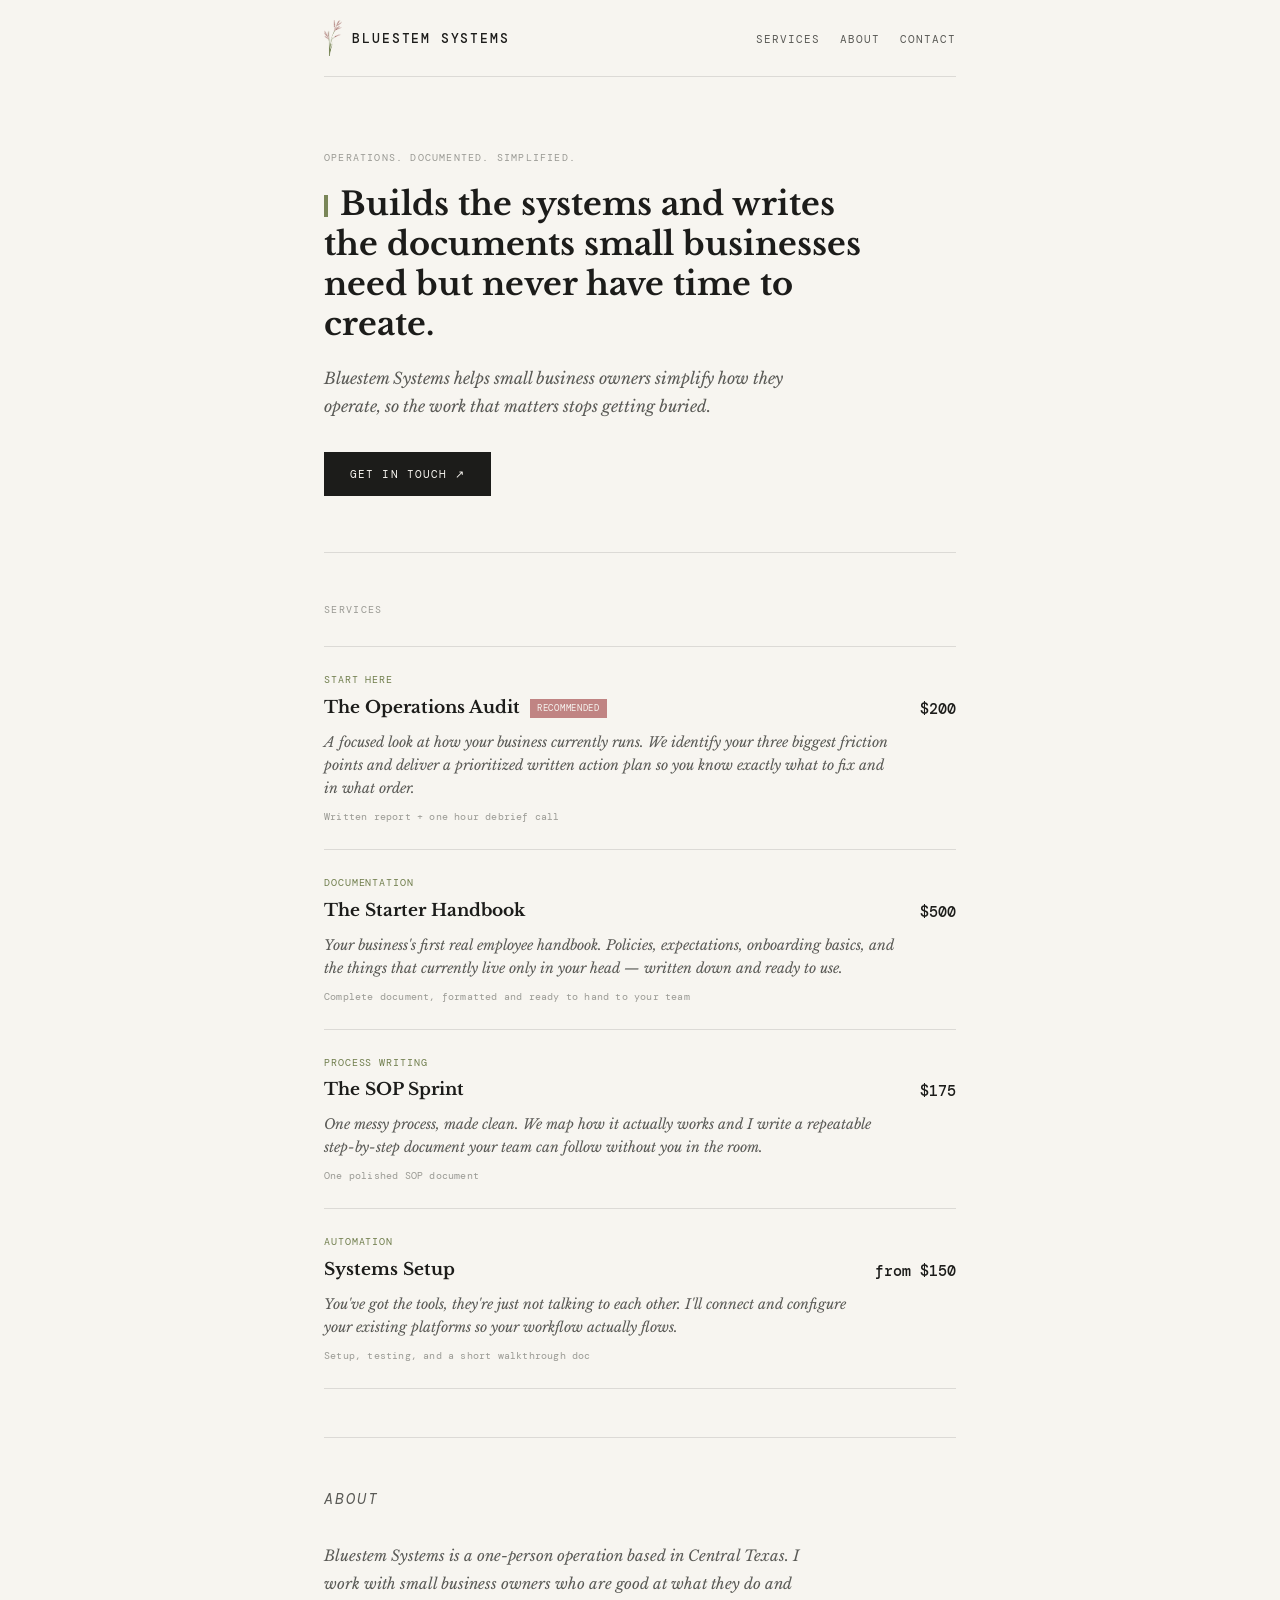
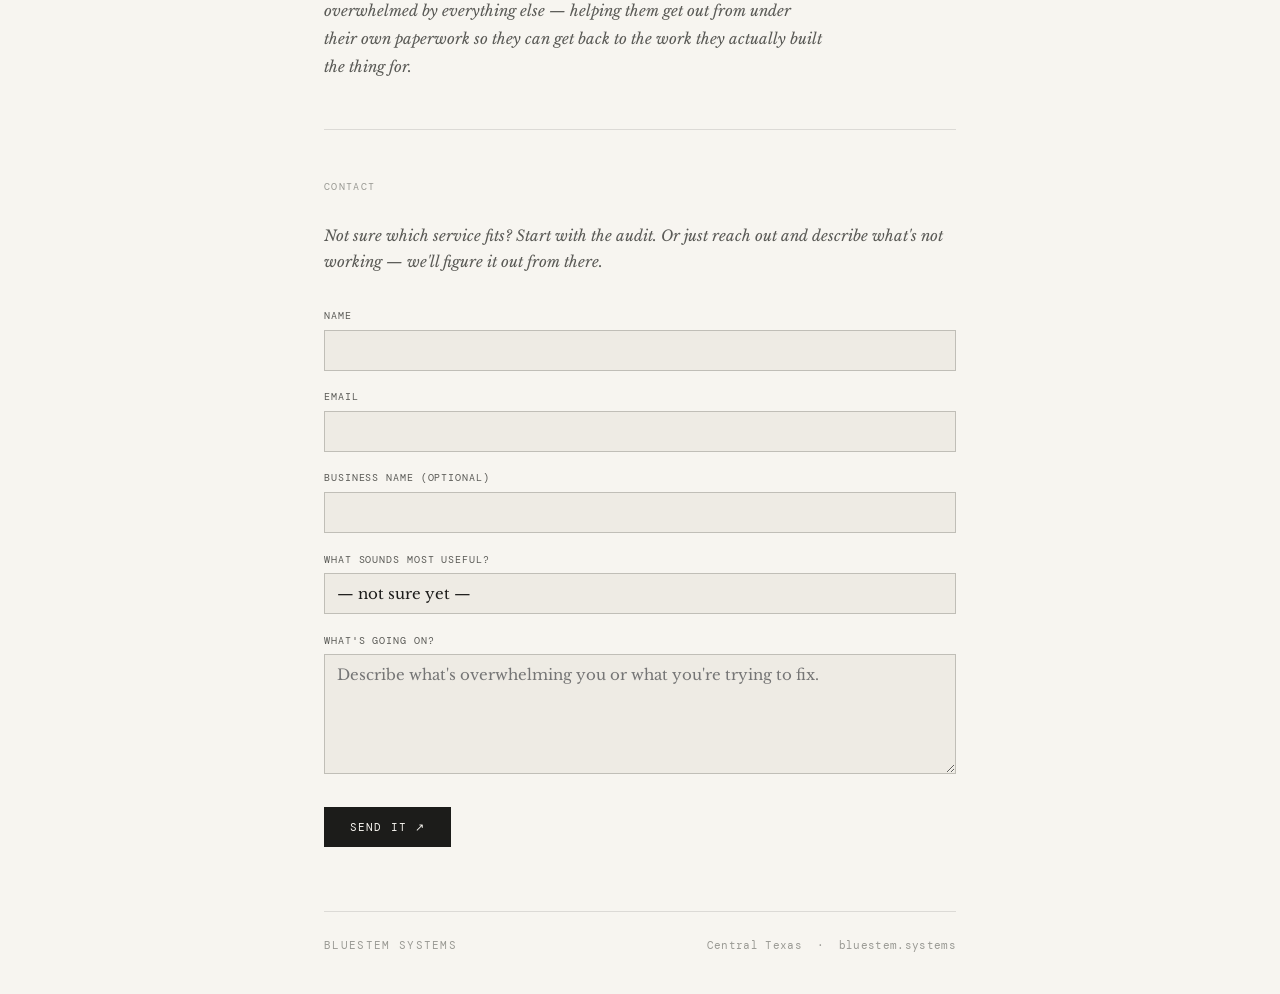
==== commit 9a32436a: "Add files via upload" ====
--- a/index.html
+++ b/index.html
@@ -3,8 +3,8 @@
 <head>
   <meta charset="UTF-8">
   <meta name="viewport" content="width=device-width, initial-scale=1.0">
-  <title>Bluestem — Operations & Bookkeeping for Online Businesses</title>
-  <meta name="description" content="Bluestem helps business owners stop drowning in their own backend. Systems, bookkeeping, and operations so you can focus on the work only you can do.">
+  <title>Bluestem Systems — Operations & Documentation for Small Businesses</title>
+  <meta name="description" content="Bluestem Systems builds the systems and writes the documents small businesses need but never have time to create.">
   <link rel="preconnect" href="https://fonts.googleapis.com">
   <link href="https://fonts.googleapis.com/css2?family=Libre+Baskerville:ital,wght@0,400;0,700;1,400&family=DM+Mono:ital,wght@0,400;0,500;1,400&display=swap" rel="stylesheet">
   <style>
@@ -26,7 +26,7 @@
     body { font-family: var(--serif); background: var(--paper); color: var(--ink); line-height: 1.7; min-height: 100vh; }
     .wrap { max-width: 680px; margin: 0 auto; padding: 0 1.5rem; }
 
-    /* NAV */
+    /* NAV — always one line */
     nav { padding: 1.25rem 0; border-bottom: 0.5px solid var(--rule); margin-bottom: 2.5rem; display: flex; justify-content: space-between; align-items: center; gap: 1rem; flex-wrap: nowrap; }
     .wordmark { font-family: var(--mono); font-size: 13px; font-weight: 500; letter-spacing: 0.14em; text-transform: uppercase; color: var(--ink); text-decoration: none; white-space: nowrap; }
     .nav-links { list-style: none; display: flex; gap: 1.25rem; flex-shrink: 0; }
@@ -39,7 +39,7 @@
     h1 { font-family: var(--serif); font-size: clamp(24px, 5vw, 32px); font-weight: 700; line-height: 1.25; margin-bottom: 1.25rem; max-width: 560px; }
     .subhead { font-size: 16px; font-style: italic; color: var(--ink-mid); line-height: 1.75; max-width: 480px; margin-bottom: 2rem; }
 
-    /* BUTTON */
+    /* BUTTON — filled, more presence */
     .cta-btn { display: inline-block; font-family: var(--mono); font-size: 11px; letter-spacing: 0.1em; text-transform: uppercase; color: var(--paper); background: var(--ink); border: none; padding: 13px 26px; text-decoration: none; transition: opacity 0.15s; cursor: pointer; }
     .cta-btn:hover { opacity: 0.82; }
     .cta-btn:disabled { opacity: 0.4; cursor: not-allowed; }
@@ -53,20 +53,12 @@
     .service-tag { font-family: var(--mono); font-size: 10px; letter-spacing: 0.09em; text-transform: uppercase; color: var(--accent); margin-bottom: 0.35rem; opacity: 0.8; }
     .service-name { font-size: 17px; font-weight: 700; margin-bottom: 0.5rem; display: flex; align-items: center; gap: 10px; flex-wrap: wrap; }
     .badge { font-family: var(--mono); font-size: 9px; letter-spacing: 0.08em; text-transform: uppercase; background: var(--russet); padding: 2px 7px; color: var(--paper); font-weight: 400; white-space: nowrap; opacity: 0.9; }
-    .badge-green { background: var(--accent); }
     .service-desc { font-size: 14px; font-style: italic; color: var(--ink-mid); line-height: 1.65; margin-bottom: 0.5rem; }
     .service-includes { font-family: var(--mono); font-size: 10px; color: var(--ink-light); letter-spacing: 0.02em; }
     .service-price { font-family: var(--mono); font-size: 15px; font-weight: 500; color: var(--ink); white-space: nowrap; padding-top: 1.6rem; }
 
-    /* WHO */
-    .who-list { list-style: none; margin-top: 1rem; }
-    .who-list li { font-size: 14px; font-style: italic; color: var(--ink-mid); line-height: 1.65; padding: 0.5rem 0; border-bottom: 0.5px solid var(--rule); display: flex; align-items: baseline; gap: 0.75rem; }
-    .who-list li:last-child { border-bottom: none; }
-    .who-list li::before { content: '—'; font-family: var(--mono); font-size: 10px; color: var(--accent); flex-shrink: 0; }
-
     /* ABOUT */
     .about p { font-size: 15px; font-style: italic; color: var(--ink-mid); line-height: 1.85; max-width: 500px; }
-    .about p + p { margin-top: 1rem; }
 
     /* CONTACT */
     .contact-intro { font-size: 15px; font-style: italic; color: var(--ink-mid); margin-bottom: 2rem; line-height: 1.75; }
@@ -101,108 +93,70 @@
 <div class="wrap">
   <nav>
     <a href="#" class="wordmark-wrap">
-      <img src="bluestem-mark.png" alt="Bluestem" class="logo-img" onerror="this.style.display='none'">
-      <span class="wordmark">Bluestem</span>
+      <img src="bluestem-mark.png" alt="Bluestem Systems" class="logo-img" onerror="this.style.display='none'">
+      <span class="wordmark">Bluestem Systems</span>
     </a>
     <ul class="nav-links">
       <li><a href="#services">Services</a></li>
-      <li><a href="#who">Who it's for</a></li>
       <li><a href="#about">About</a></li>
       <li><a href="#contact">Contact</a></li>
     </ul>
   </nav>
-
   <section class="hero">
-    <p class="eyebrow">Operations. Bookkeeping. Simplified.</p>
-    <h1><span class="grass-mark"></span>Your business shouldn't feel like it's running you.</h1>
-    <p class="subhead">Bluestem handles the systems, books, and operations behind your business — so you can stay in your zone and stop drowning in the backend.</p>
+    <p class="eyebrow">Operations. Documented. Simplified.</p>
+    <h1><span class="grass-mark"></span>Builds the systems and writes the documents small businesses need but never have time to create.</h1>
+    <p class="subhead">Bluestem Systems helps small business owners simplify how they operate, so the work that matters stops getting buried.</p>
     <a href="#contact" class="cta-btn">Get in touch ↗</a>
   </section>
-
   <hr class="rule">
-
   <section id="services">
     <p class="section-label">Services</p>
-
     <div class="service">
       <div>
         <p class="service-tag">Start here</p>
         <p class="service-name">The Operations Audit <span class="badge">recommended</span></p>
-        <p class="service-desc">A focused look at how your business actually runs. We find the three biggest friction points in your backend and deliver a prioritized written action plan so you know exactly what to fix and in what order.</p>
+        <p class="service-desc">A focused look at how your business currently runs. We identify your three biggest friction points and deliver a prioritized written action plan so you know exactly what to fix and in what order.</p>
         <p class="service-includes">Written report + one hour debrief call</p>
       </div>
-      <div class="service-price">$400</div>
-    </div>
-
-    <div class="service">
-      <div>
-        <p class="service-tag">Bookkeeping</p>
-        <p class="service-name">Monthly Bookkeeping <span class="badge badge-green">QuickBooks certified</span></p>
-        <p class="service-desc">Clean books every month without you having to think about it. Transactions categorized, accounts reconciled, and a simple report delivered so you always know where you stand financially.</p>
-        <p class="service-includes">Monthly reconciliation, categorization & reporting — QuickBooks Online</p>
-      </div>
-      <div class="service-price">from $250/mo</div>
-    </div>
-
+      <div class="service-price">$200</div>
+    </div>
     <div class="service">
       <div>
         <p class="service-tag">Documentation</p>
-        <p class="service-name">SOP & Process Writing</p>
-        <p class="service-desc">The processes that live in your head, written down so your team can follow them without you in the room. One messy workflow at a time, made clean, repeatable, and ready to hand off.</p>
-        <p class="service-includes">Polished SOP documents, formatted and ready to use</p>
-      </div>
-      <div class="service-price">from $175</div>
-    </div>
-
+        <p class="service-name">The Starter Handbook</p>
+        <p class="service-desc">Your business's first real employee handbook. Policies, expectations, onboarding basics, and the things that currently live only in your head — written down and ready to use.</p>
+        <p class="service-includes">Complete document, formatted and ready to hand to your team</p>
+      </div>
+      <div class="service-price">$500</div>
+    </div>
+    <div class="service">
+      <div>
+        <p class="service-tag">Process writing</p>
+        <p class="service-name">The SOP Sprint</p>
+        <p class="service-desc">One messy process, made clean. We map how it actually works and I write a repeatable step-by-step document your team can follow without you in the room.</p>
+        <p class="service-includes">One polished SOP document</p>
+      </div>
+      <div class="service-price">$175</div>
+    </div>
     <div class="service">
       <div>
         <p class="service-tag">Automation</p>
-        <p class="service-name">Systems Setup & Automation</p>
-        <p class="service-desc">Your tools aren't talking to each other and you're doing manually what should happen automatically. I'll connect and configure your platforms so your workflow actually flows — onboarding, invoicing, lead capture, and more.</p>
-        <p class="service-includes">Setup, testing, and a walkthrough doc so you know how it works</p>
-      </div>
-      <div class="service-price">from $300</div>
-    </div>
-
-    <div class="service">
-      <div>
-        <p class="service-tag">Ongoing support</p>
-        <p class="service-name">Fractional Operations Management <span class="badge">retainer</span></p>
-        <p class="service-desc">Your embedded operations partner, without the overhead of a full-time hire. I handle the systems, tools, and backend of your business on an ongoing basis so nothing falls through the cracks as you grow.</p>
-        <p class="service-includes">Monthly retainer · bookkeeping can be bundled in</p>
-      </div>
-      <div class="service-price">from $1,500/mo</div>
-    </div>
-  </section>
-
+        <p class="service-name">Systems Setup</p>
+        <p class="service-desc">You've got the tools, they're just not talking to each other. I'll connect and configure your existing platforms so your workflow actually flows.</p>
+        <p class="service-includes">Setup, testing, and a short walkthrough doc</p>
+      </div>
+      <div class="service-price">from $150</div>
+    </div>
+  </section>
   <hr class="rule">
-
-  <section id="who">
-    <p class="section-label">Who it's for</p>
-    <p style="font-size:15px; font-style:italic; color:var(--ink-mid); line-height:1.85;">Bluestem works with small and online service businesses and solopreneurs who have grown past what they can manage alone. If any of these sound familiar, you're in the right place.</p>
-    <ul class="who-list">
-      <li>You're a coach, consultant, course creator, or small business owner running your business through a stack of tools that never quite work together</li>
-      <li>You've got clients, revenue, and momentum — but your backend is chaos and you know it</li>
-      <li>Your books are somewhere between "a little behind" and "I haven't looked since Q1"</li>
-      <li>You have processes, but they live in your head and nowhere else</li>
-      <li>You've hired a VA or a small team and realized you have no documentation to hand them</li>
-      <li>You want to grow, but the operations layer of your business can't keep up</li>
-    </ul>
-  </section>
-
-  <hr class="rule">
-
   <section id="about" class="about">
     <p class="section-label">About</p>
-    <p>Bluestem is a small team operation based in Central Texas, working remotely with online businesses across the country. We specialize in the backend layer — the systems, tools, processes, and books that keep a business running but rarely get the attention they need.</p>
-    <p>Our background is in office operations and process building for technology companies, and we have multiple staff certified with QuickBooks ProAdvisor. We work best with business owners who are excellent at what they do and ready to stop being their own operations department.</p>
-  </section>
-
+    <p>Bluestem Systems is a one-person operation based in Central Texas. I work with small business owners who are good at what they do and overwhelmed by everything else — helping them get out from under their own paperwork so they can get back to the work they actually built the thing for.</p>
+  </section>
   <hr class="rule">
-
   <section id="contact">
     <p class="section-label">Contact</p>
-    <p class="contact-intro">Not sure where to start? The audit is almost always the right first step — it tells us both exactly what needs attention. Or just reach out and describe what's not working.</p>
+    <p class="contact-intro">Not sure which service fits? Start with the audit. Or just reach out and describe what's not working — we'll figure it out from there.</p>
     <form id="contact-form" action="https://formspree.io/f/xvzdezeg" method="POST">
       <div class="form-row">
         <label for="name">Name</label>
@@ -220,11 +174,10 @@
         <label for="service">What sounds most useful?</label>
         <select id="service" name="service">
           <option value="">— not sure yet —</option>
-          <option value="audit">The Operations Audit ($400)</option>
-          <option value="bookkeeping">Monthly Bookkeeping (from $250/mo)</option>
-          <option value="sop">SOP & Process Writing (from $175)</option>
-          <option value="systems">Systems Setup & Automation (from $300)</option>
-          <option value="retainer">Fractional Ops Management (from $1,500/mo)</option>
+          <option value="audit">The Operations Audit ($200)</option>
+          <option value="handbook">The Starter Handbook ($500)</option>
+          <option value="sop">The SOP Sprint ($175)</option>
+          <option value="systems">Systems Setup (from $250)</option>
           <option value="other">Something else</option>
         </select>
       </div>
@@ -268,9 +221,8 @@
       });
     </script>
   </section>
-
   <footer>
-    <span class="footer-word">Bluestem</span>
+    <span class="footer-word">Bluestem Systems</span>
     <span class="footer-loc">Central Texas &nbsp;·&nbsp; bluestem.systems</span>
   </footer>
 </div>
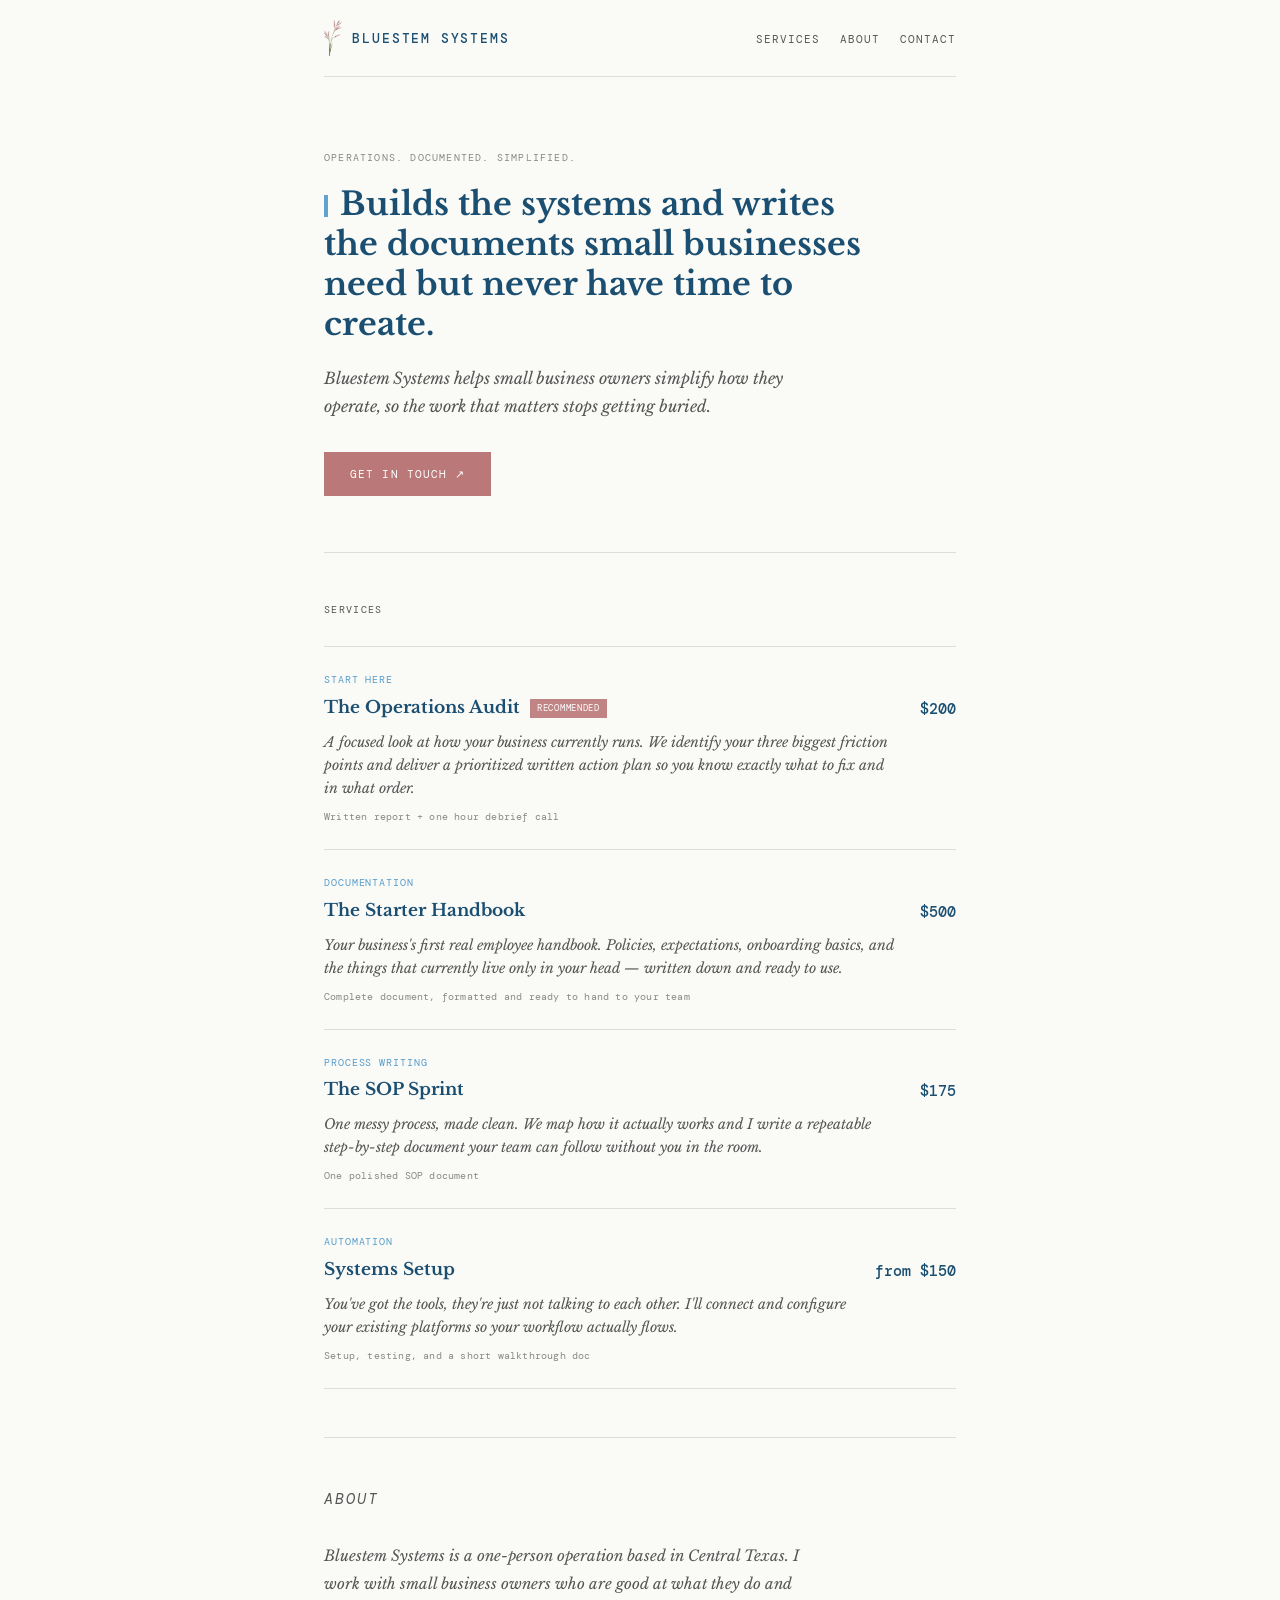
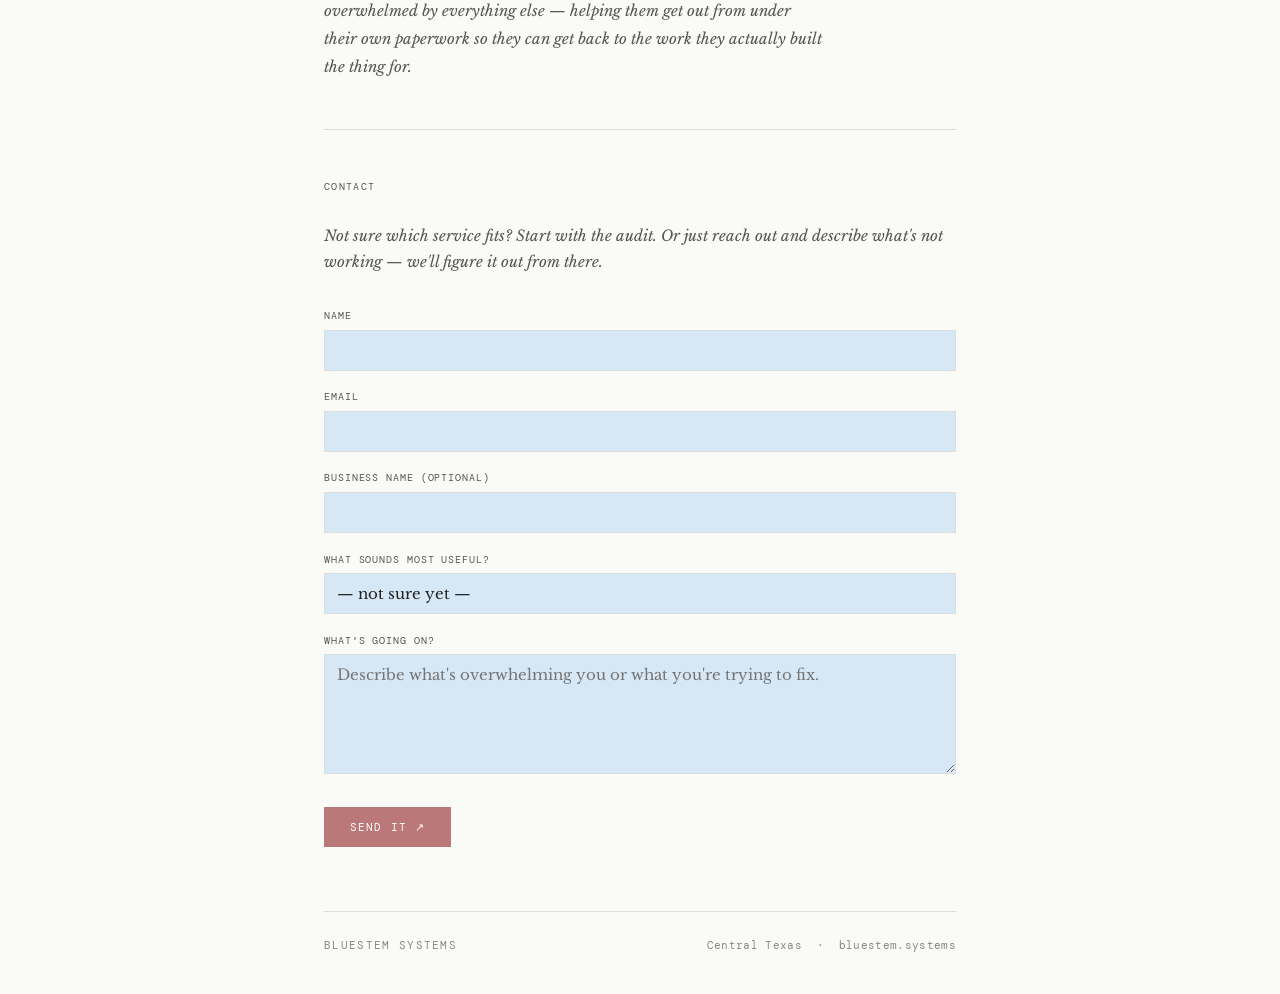
==== commit d79ab348: "Add files via upload" ====
--- a/index.html
+++ b/index.html
@@ -10,77 +10,79 @@
   <style>
     *, *::before, *::after { box-sizing: border-box; margin: 0; padding: 0; }
     :root {
-      --ink: #1c1c1a;
-      --ink-mid: #5a5a56;
-      --ink-light: #9a9a94;
-      --paper: #f7f5f0;
-      --paper-mid: #eeebe4;
-      --rule: rgba(28,28,26,0.12);
-      --rule-mid: rgba(28,28,26,0.22);
-      --accent: #506226;
+      --blue-primary: #1B4F72;
+      --blue-mid: #2E86C1;
+      --blue-light: #D6E8F5;
       --russet: #bb7878;
+      --russet-light: #F9EEEE;
+      --text-dark: #222222;
+      --text-mid: #555555;
+      --text-light: #888888;
+      --border: #DDDDDD;
+      --cream: #FAFAF7;
+      --white: #ffffff;
       --serif: 'Libre Baskerville', Georgia, serif;
       --mono: 'DM Mono', 'Courier New', monospace;
     }
     html { font-size: 16px; scroll-behavior: smooth; }
-    body { font-family: var(--serif); background: var(--paper); color: var(--ink); line-height: 1.7; min-height: 100vh; }
+    body { font-family: var(--serif); background: var(--cream); color: var(--text-dark); line-height: 1.7; min-height: 100vh; }
     .wrap { max-width: 680px; margin: 0 auto; padding: 0 1.5rem; }
 
     /* NAV — always one line */
-    nav { padding: 1.25rem 0; border-bottom: 0.5px solid var(--rule); margin-bottom: 2.5rem; display: flex; justify-content: space-between; align-items: center; gap: 1rem; flex-wrap: nowrap; }
-    .wordmark { font-family: var(--mono); font-size: 13px; font-weight: 500; letter-spacing: 0.14em; text-transform: uppercase; color: var(--ink); text-decoration: none; white-space: nowrap; }
+    nav { padding: 1.25rem 0; border-bottom: 0.5px solid var(--border); margin-bottom: 2.5rem; display: flex; justify-content: space-between; align-items: center; gap: 1rem; flex-wrap: nowrap; }
+    .wordmark { font-family: var(--mono); font-size: 13px; font-weight: 500; letter-spacing: 0.14em; text-transform: uppercase; color: var(--blue-primary); text-decoration: none; white-space: nowrap; }
     .nav-links { list-style: none; display: flex; gap: 1.25rem; flex-shrink: 0; }
-    .nav-links a { font-family: var(--mono); font-size: 11px; letter-spacing: 0.09em; text-transform: uppercase; color: var(--ink-mid); text-decoration: none; transition: color 0.15s; white-space: nowrap; }
-    .nav-links a:hover { color: var(--ink); }
+    .nav-links a { font-family: var(--mono); font-size: 11px; letter-spacing: 0.09em; text-transform: uppercase; color: var(--text-mid); text-decoration: none; transition: color 0.15s; white-space: nowrap; }
+    .nav-links a:hover { color: var(--blue-mid); }
 
     /* HERO */
     .hero { margin-bottom: 3.5rem; padding: 2rem 0 0; }
-    .eyebrow { font-family: var(--mono); font-size: 10px; letter-spacing: 0.12em; text-transform: uppercase; color: var(--ink-light); margin-bottom: 1.1rem; }
-    h1 { font-family: var(--serif); font-size: clamp(24px, 5vw, 32px); font-weight: 700; line-height: 1.25; margin-bottom: 1.25rem; max-width: 560px; }
-    .subhead { font-size: 16px; font-style: italic; color: var(--ink-mid); line-height: 1.75; max-width: 480px; margin-bottom: 2rem; }
-
-    /* BUTTON — filled, more presence */
-    .cta-btn { display: inline-block; font-family: var(--mono); font-size: 11px; letter-spacing: 0.1em; text-transform: uppercase; color: var(--paper); background: var(--ink); border: none; padding: 13px 26px; text-decoration: none; transition: opacity 0.15s; cursor: pointer; }
+    .eyebrow { font-family: var(--mono); font-size: 10px; letter-spacing: 0.12em; text-transform: uppercase; color: var(--text-light); margin-bottom: 1.1rem; }
+    h1 { font-family: var(--serif); font-size: clamp(24px, 5vw, 32px); font-weight: 700; line-height: 1.25; margin-bottom: 1.25rem; max-width: 560px; color: var(--blue-primary); }
+    .subhead { font-size: 16px; font-style: italic; color: var(--text-mid); line-height: 1.75; max-width: 480px; margin-bottom: 2rem; }
+
+    /* BUTTON */
+    .cta-btn { display: inline-block; font-family: var(--mono); font-size: 11px; letter-spacing: 0.1em; text-transform: uppercase; color: var(--white); background: var(--russet); border: none; padding: 13px 26px; text-decoration: none; transition: opacity 0.15s; cursor: pointer; }
     .cta-btn:hover { opacity: 0.82; }
     .cta-btn:disabled { opacity: 0.4; cursor: not-allowed; }
 
-    .rule { border: none; border-top: 0.5px solid var(--rule); margin: 3rem 0; }
-    .section-label { font-family: var(--mono); font-size: 10px; letter-spacing: 0.13em; text-transform: uppercase; color: var(--ink-light); margin-bottom: 1.75rem; }
+    .rule { border: none; border-top: 0.5px solid var(--border); margin: 3rem 0; }
+    .section-label { font-family: var(--mono); font-size: 10px; letter-spacing: 0.13em; text-transform: uppercase; color: var(--text-mid); margin-bottom: 1.75rem; }
 
     /* SERVICES */
-    .service { display: grid; grid-template-columns: 1fr auto; gap: 1.25rem; align-items: start; padding: 1.5rem 0; border-bottom: 0.5px solid var(--rule); }
-    .service:first-of-type { border-top: 0.5px solid var(--rule); }
-    .service-tag { font-family: var(--mono); font-size: 10px; letter-spacing: 0.09em; text-transform: uppercase; color: var(--accent); margin-bottom: 0.35rem; opacity: 0.8; }
-    .service-name { font-size: 17px; font-weight: 700; margin-bottom: 0.5rem; display: flex; align-items: center; gap: 10px; flex-wrap: wrap; }
-    .badge { font-family: var(--mono); font-size: 9px; letter-spacing: 0.08em; text-transform: uppercase; background: var(--russet); padding: 2px 7px; color: var(--paper); font-weight: 400; white-space: nowrap; opacity: 0.9; }
-    .service-desc { font-size: 14px; font-style: italic; color: var(--ink-mid); line-height: 1.65; margin-bottom: 0.5rem; }
-    .service-includes { font-family: var(--mono); font-size: 10px; color: var(--ink-light); letter-spacing: 0.02em; }
-    .service-price { font-family: var(--mono); font-size: 15px; font-weight: 500; color: var(--ink); white-space: nowrap; padding-top: 1.6rem; }
+    .service { display: grid; grid-template-columns: 1fr auto; gap: 1.25rem; align-items: start; padding: 1.5rem 0; border-bottom: 0.5px solid var(--border); }
+    .service:first-of-type { border-top: 0.5px solid var(--border); }
+    .service-tag { font-family: var(--mono); font-size: 10px; letter-spacing: 0.09em; text-transform: uppercase; color: var(--blue-mid); margin-bottom: 0.35rem; opacity: 0.8; }
+    .service-name { font-size: 17px; font-weight: 700; margin-bottom: 0.5rem; color: var(--blue-primary); display: flex; align-items: center; gap: 10px; flex-wrap: wrap; }
+    .badge { font-family: var(--mono); font-size: 9px; letter-spacing: 0.08em; text-transform: uppercase; background: var(--russet); padding: 2px 7px; color: var(--white); font-weight: 400; white-space: nowrap; opacity: 0.9; }
+    .service-desc { font-size: 14px; font-style: italic; color: var(--text-mid); line-height: 1.65; margin-bottom: 0.5rem; }
+    .service-includes { font-family: var(--mono); font-size: 10px; color: var(--text-light); letter-spacing: 0.02em; }
+    .service-price { font-family: var(--mono); font-size: 15px; font-weight: 500; color: var(--blue-primary); white-space: nowrap; padding-top: 1.6rem; }
 
     /* ABOUT */
-    .about p { font-size: 15px; font-style: italic; color: var(--ink-mid); line-height: 1.85; max-width: 500px; }
+    .about p { font-size: 15px; font-style: italic; color: var(--text-mid); line-height: 1.85; max-width: 500px; }
 
     /* CONTACT */
-    .contact-intro { font-size: 15px; font-style: italic; color: var(--ink-mid); margin-bottom: 2rem; line-height: 1.75; }
+    .contact-intro { font-size: 15px; font-style: italic; color: var(--text-mid); margin-bottom: 2rem; line-height: 1.75; }
     .form-row { margin-bottom: 1.1rem; }
-    label { display: block; font-family: var(--mono); font-size: 10px; letter-spacing: 0.09em; text-transform: uppercase; color: var(--ink-mid); margin-bottom: 0.35rem; }
-    input, textarea, select { width: 100%; font-family: var(--serif); font-size: 15px; color: var(--ink); background: var(--paper-mid); border: 0.5px solid var(--rule-mid); padding: 10px 12px; outline: none; transition: border-color 0.15s, background 0.15s; appearance: none; border-radius: 0; }
-    input:focus, textarea:focus, select:focus { border-color: var(--ink); background: var(--paper); }
+    label { display: block; font-family: var(--mono); font-size: 10px; letter-spacing: 0.09em; text-transform: uppercase; color: var(--text-mid); margin-bottom: 0.35rem; }
+    input, textarea, select { width: 100%; font-family: var(--serif); font-size: 15px; color: var(--text-dark); background: var(--blue-light); border: 0.5px solid var(--border); padding: 10px 12px; outline: none; transition: border-color 0.15s, background 0.15s; appearance: none; border-radius: 0; }
+    input:focus, textarea:focus, select:focus { border-color: var(--blue-primary); background: var(--cream); }
     textarea { resize: vertical; min-height: 120px; }
     .form-submit { margin-top: 1.5rem; }
-    .form-success { font-family: var(--mono); font-size: 12px; letter-spacing: 0.06em; color: var(--accent); margin-top: 1rem; display: none; }
-    .form-error { font-family: var(--mono); font-size: 12px; letter-spacing: 0.06em; color: #8b3a3a; margin-top: 1rem; display: none; }
+    .form-success { font-family: var(--mono); font-size: 12px; letter-spacing: 0.06em; color: var(--blue-mid); margin-top: 1rem; display: none; }
+    .form-error { font-family: var(--mono); font-size: 12px; letter-spacing: 0.06em; color: var(--russet); margin-top: 1rem; display: none; }
 
     /* GRASS ACCENT */
-    .grass-mark { display: inline-block; width: 4px; height: 22px; background: var(--accent); margin-right: 12px; vertical-align: middle; opacity: 0.75; }
+    .grass-mark { display: inline-block; width: 4px; height: 22px; background: var(--blue-mid); margin-right: 12px; vertical-align: middle; opacity: 0.75; }
     .logo-img { height: 36px; width: auto; display: block; }
     .wordmark-wrap { display: flex; align-items: center; gap: 10px; text-decoration: none; }
     .wordmark-wrap .wordmark { line-height: 1; }
 
     /* FOOTER */
-    footer { margin-top: 4rem; padding: 1.5rem 0 2.5rem; border-top: 0.5px solid var(--rule); display: flex; justify-content: space-between; align-items: center; flex-wrap: wrap; gap: 0.75rem; }
-    .footer-word { font-family: var(--mono); font-size: 11px; letter-spacing: 0.12em; text-transform: uppercase; color: var(--ink-light); }
-    .footer-loc { font-family: var(--mono); font-size: 11px; color: var(--ink-light); letter-spacing: 0.03em; }
+    footer { margin-top: 4rem; padding: 1.5rem 0 2.5rem; border-top: 0.5px solid var(--border); display: flex; justify-content: space-between; align-items: center; flex-wrap: wrap; gap: 0.75rem; }
+    .footer-word { font-family: var(--mono); font-size: 11px; letter-spacing: 0.12em; text-transform: uppercase; color: var(--text-light); }
+    .footer-loc { font-family: var(--mono); font-size: 11px; color: var(--text-light); letter-spacing: 0.03em; }
 
     @media (max-width: 480px) {
       .service { grid-template-columns: 1fr; }
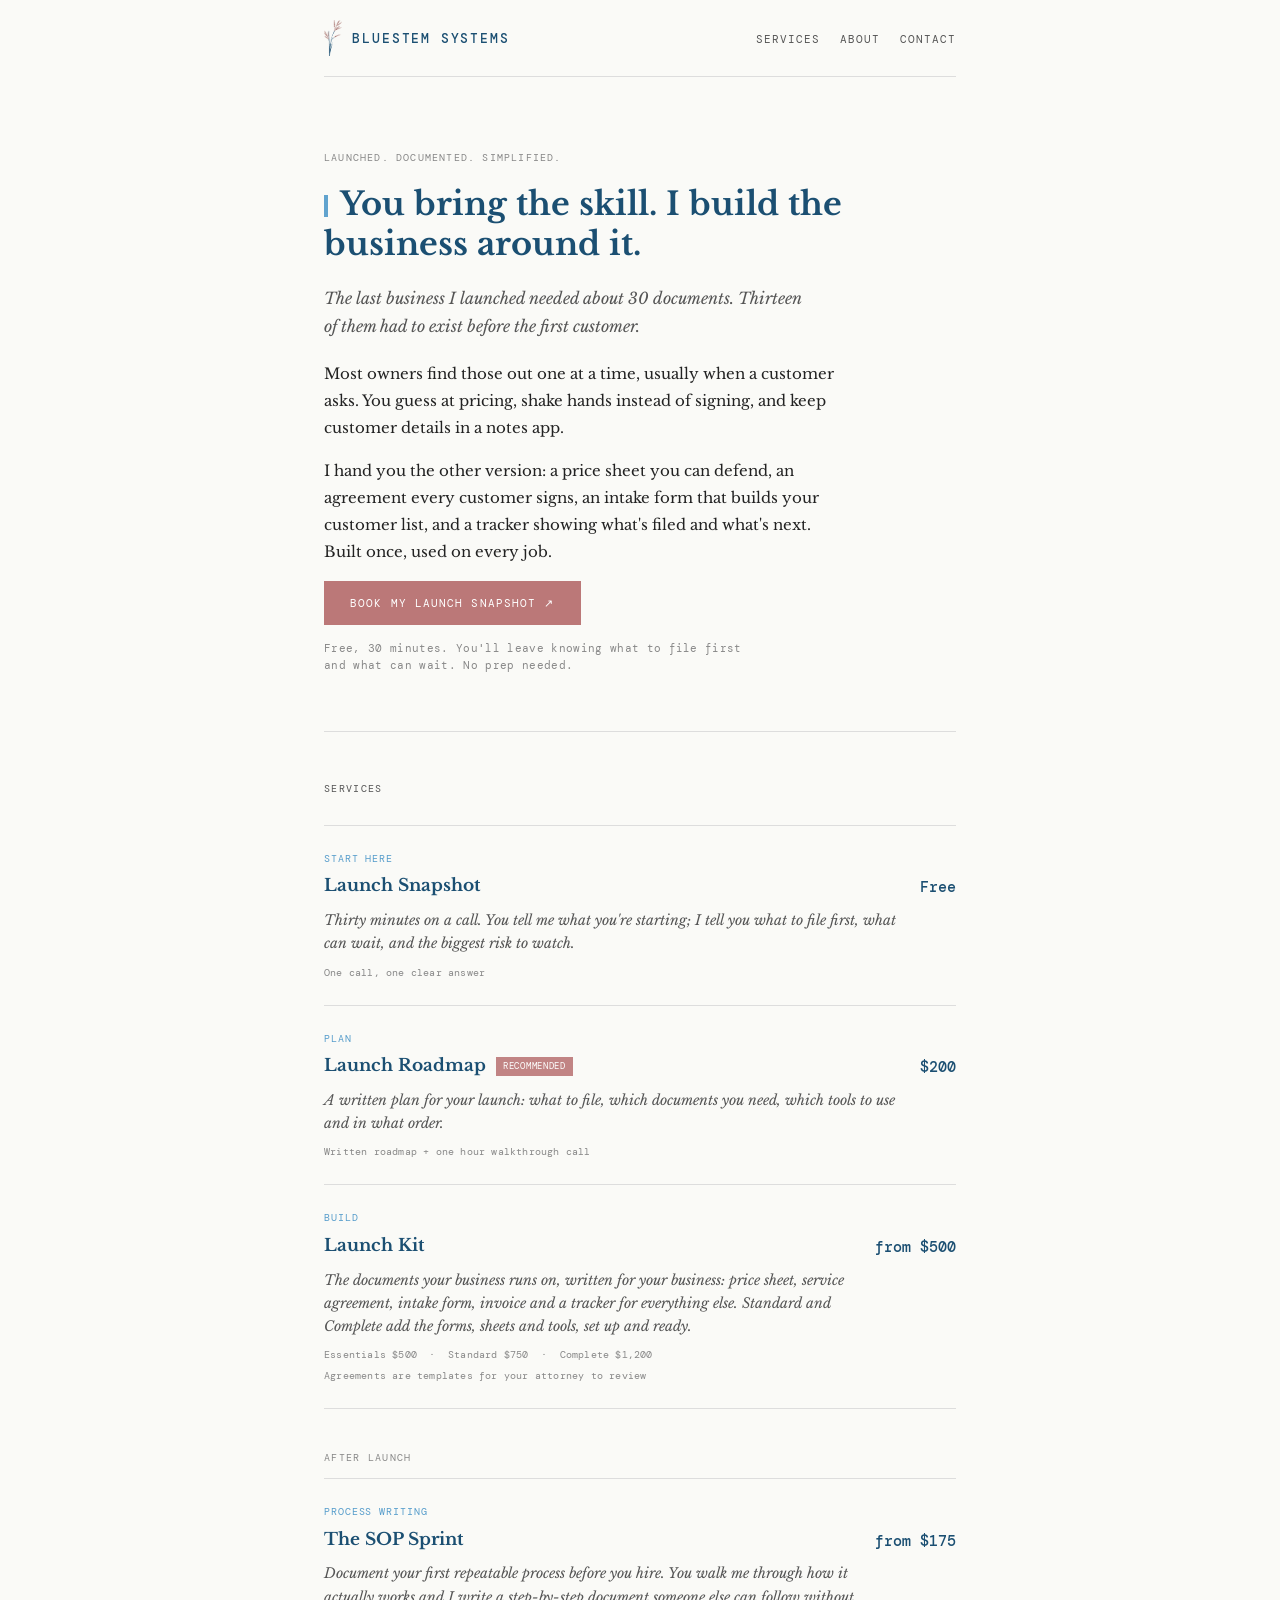
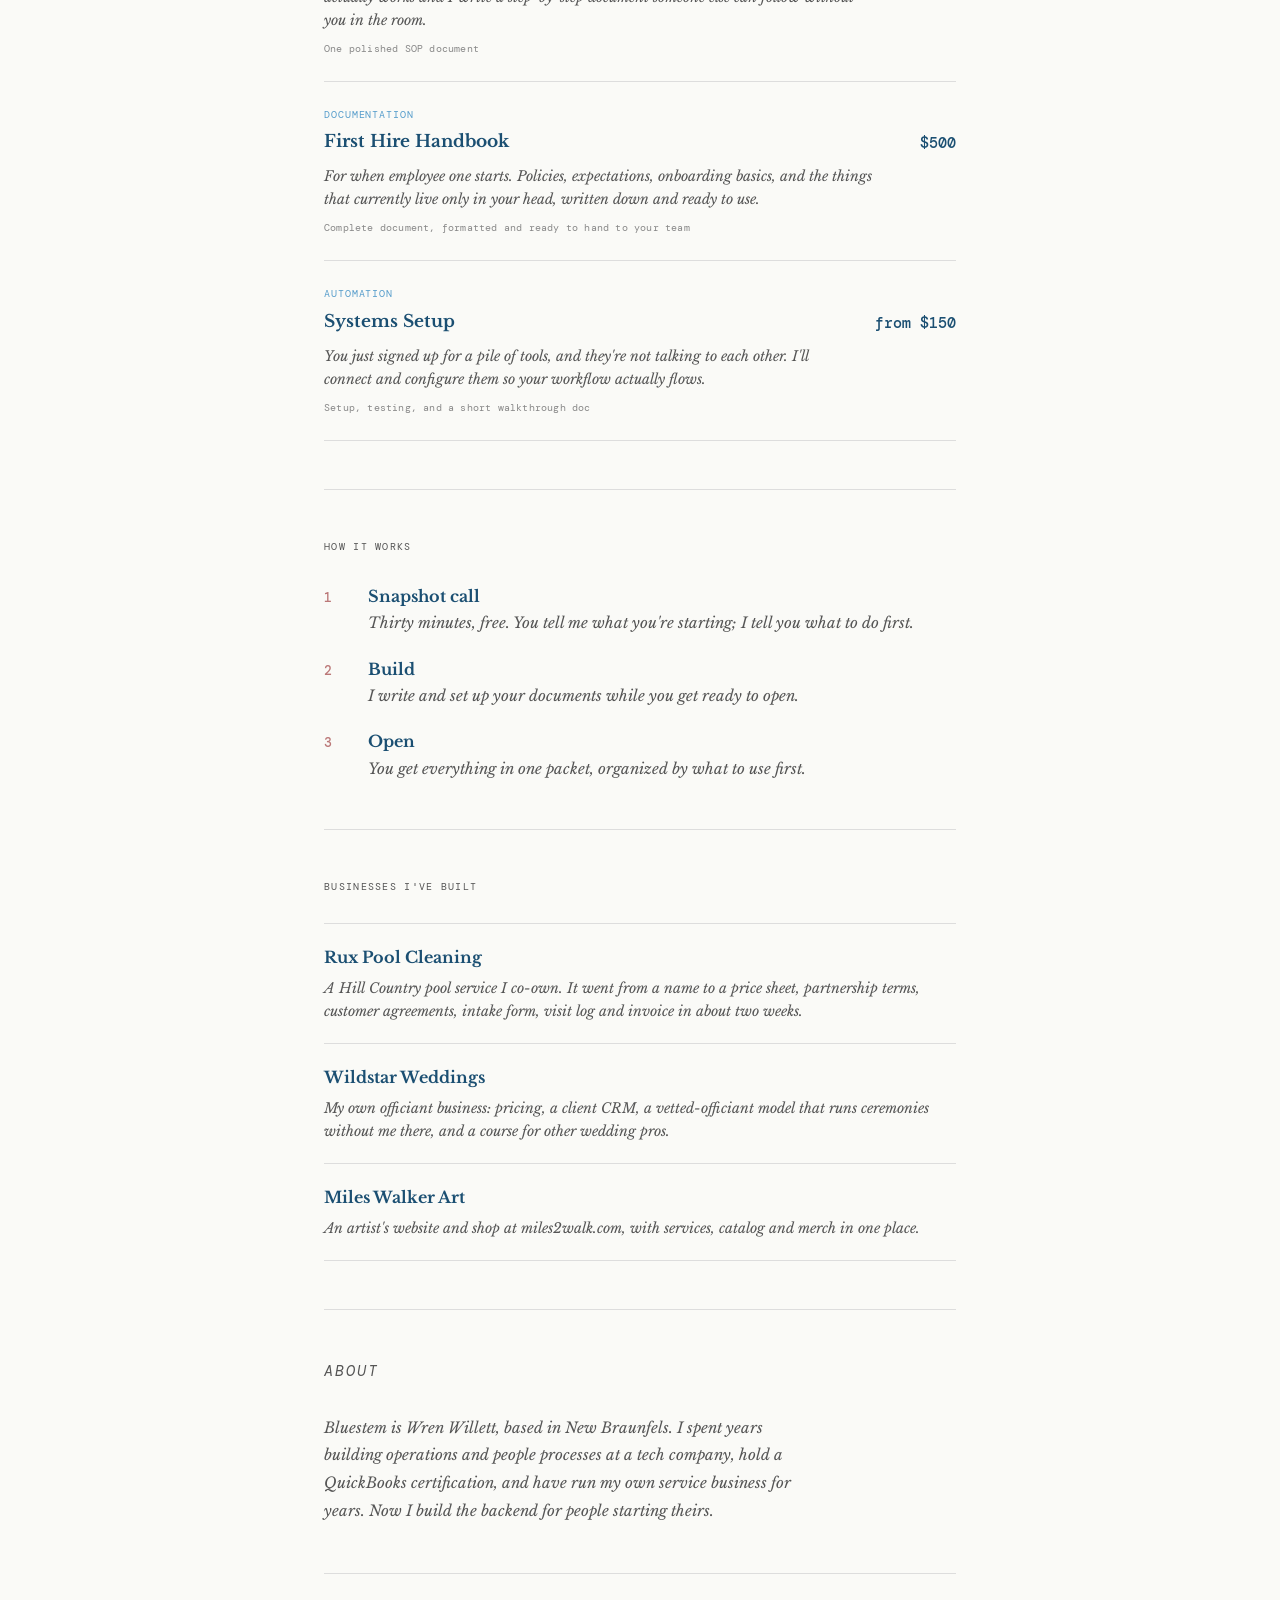
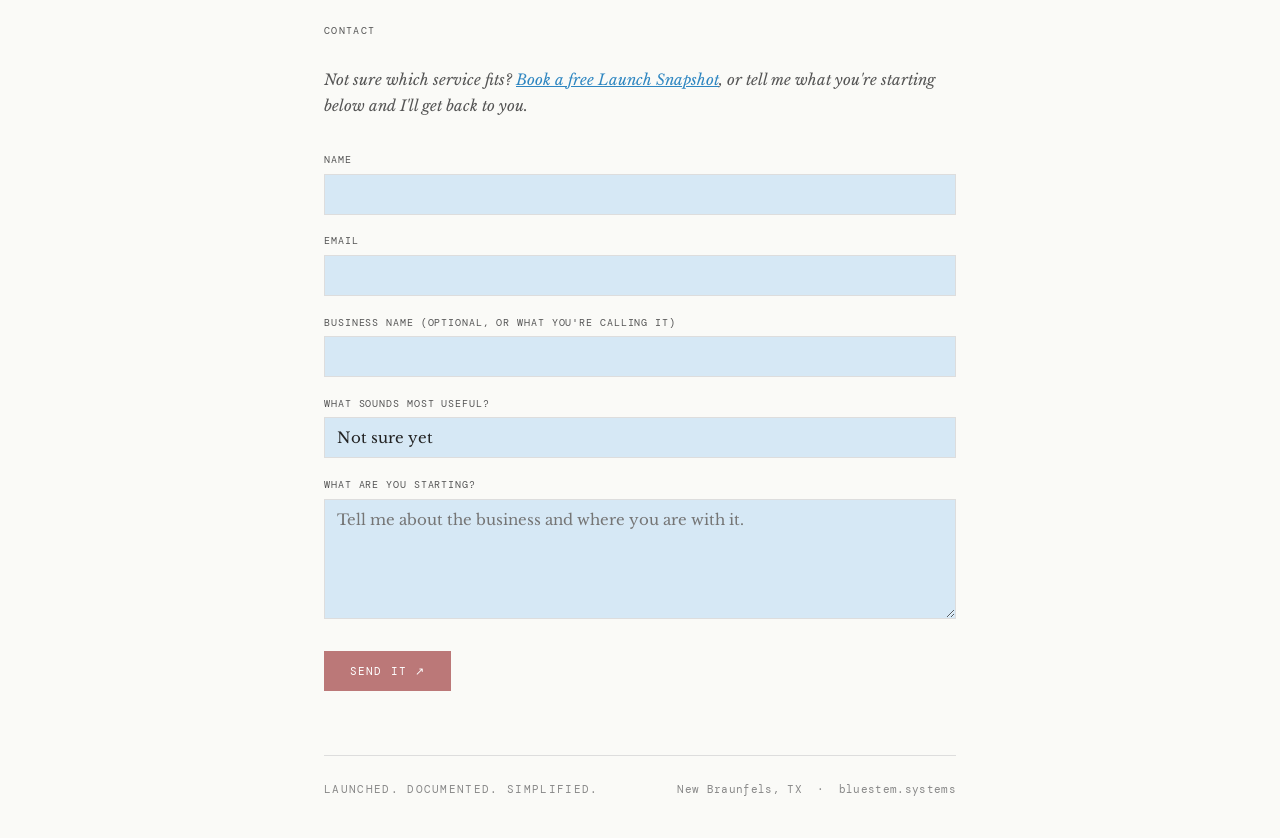
==== commit 374e3968: "Add files via upload" ====
--- a/index.html
+++ b/index.html
@@ -3,8 +3,8 @@
 <head>
   <meta charset="UTF-8">
   <meta name="viewport" content="width=device-width, initial-scale=1.0">
-  <title>Bluestem Systems — Operations & Documentation for Small Businesses</title>
-  <meta name="description" content="Bluestem Systems builds the systems and writes the documents small businesses need but never have time to create.">
+  <title>Bluestem | Launch Your Small Business, Documented</title>
+  <meta name="description" content="I build the documents and systems new small businesses need to open: pricing, agreements, intake forms, invoicing, a launch checklist. New Braunfels, TX.">
   <link rel="preconnect" href="https://fonts.googleapis.com">
   <link href="https://fonts.googleapis.com/css2?family=Libre+Baskerville:ital,wght@0,400;0,700;1,400&family=DM+Mono:ital,wght@0,400;0,500;1,400&display=swap" rel="stylesheet">
   <style>
@@ -28,7 +28,7 @@
     body { font-family: var(--serif); background: var(--cream); color: var(--text-dark); line-height: 1.7; min-height: 100vh; }
     .wrap { max-width: 680px; margin: 0 auto; padding: 0 1.5rem; }
 
-    /* NAV — always one line */
+    /* NAV, always one line */
     nav { padding: 1.25rem 0; border-bottom: 0.5px solid var(--border); margin-bottom: 2.5rem; display: flex; justify-content: space-between; align-items: center; gap: 1rem; flex-wrap: nowrap; }
     .wordmark { font-family: var(--mono); font-size: 13px; font-weight: 500; letter-spacing: 0.14em; text-transform: uppercase; color: var(--blue-primary); text-decoration: none; white-space: nowrap; }
     .nav-links { list-style: none; display: flex; gap: 1.25rem; flex-shrink: 0; }
@@ -39,7 +39,10 @@
     .hero { margin-bottom: 3.5rem; padding: 2rem 0 0; }
     .eyebrow { font-family: var(--mono); font-size: 10px; letter-spacing: 0.12em; text-transform: uppercase; color: var(--text-light); margin-bottom: 1.1rem; }
     h1 { font-family: var(--serif); font-size: clamp(24px, 5vw, 32px); font-weight: 700; line-height: 1.25; margin-bottom: 1.25rem; max-width: 560px; color: var(--blue-primary); }
-    .subhead { font-size: 16px; font-style: italic; color: var(--text-mid); line-height: 1.75; max-width: 480px; margin-bottom: 2rem; }
+    .subhead { font-size: 16px; font-style: italic; color: var(--text-mid); line-height: 1.75; max-width: 480px; margin-bottom: 1.25rem; }
+    .hero-body { font-size: 15px; color: var(--text-dark); line-height: 1.8; max-width: 520px; margin-bottom: 1rem; }
+    .hero-body:last-of-type { margin-bottom: 2rem; }
+    .cta-note { font-family: var(--mono); font-size: 11px; letter-spacing: 0.03em; color: var(--text-light); margin-top: 0.9rem; max-width: 420px; line-height: 1.6; }
 
     /* BUTTON */
     .cta-btn { display: inline-block; font-family: var(--mono); font-size: 11px; letter-spacing: 0.1em; text-transform: uppercase; color: var(--white); background: var(--russet); border: none; padding: 13px 26px; text-decoration: none; transition: opacity 0.15s; cursor: pointer; }
@@ -48,22 +51,38 @@
 
     .rule { border: none; border-top: 0.5px solid var(--border); margin: 3rem 0; }
     .section-label { font-family: var(--mono); font-size: 10px; letter-spacing: 0.13em; text-transform: uppercase; color: var(--text-mid); margin-bottom: 1.75rem; }
+    .group-label { font-family: var(--mono); font-size: 10px; letter-spacing: 0.13em; text-transform: uppercase; color: var(--text-light); margin: 2.5rem 0 0.75rem; }
 
     /* SERVICES */
     .service { display: grid; grid-template-columns: 1fr auto; gap: 1.25rem; align-items: start; padding: 1.5rem 0; border-bottom: 0.5px solid var(--border); }
-    .service:first-of-type { border-top: 0.5px solid var(--border); }
+    .service-group .service:first-of-type { border-top: 0.5px solid var(--border); }
     .service-tag { font-family: var(--mono); font-size: 10px; letter-spacing: 0.09em; text-transform: uppercase; color: var(--blue-mid); margin-bottom: 0.35rem; opacity: 0.8; }
     .service-name { font-size: 17px; font-weight: 700; margin-bottom: 0.5rem; color: var(--blue-primary); display: flex; align-items: center; gap: 10px; flex-wrap: wrap; }
     .badge { font-family: var(--mono); font-size: 9px; letter-spacing: 0.08em; text-transform: uppercase; background: var(--russet); padding: 2px 7px; color: var(--white); font-weight: 400; white-space: nowrap; opacity: 0.9; }
     .service-desc { font-size: 14px; font-style: italic; color: var(--text-mid); line-height: 1.65; margin-bottom: 0.5rem; }
     .service-includes { font-family: var(--mono); font-size: 10px; color: var(--text-light); letter-spacing: 0.02em; }
+    .service-includes + .service-includes { margin-top: 0.25rem; }
     .service-price { font-family: var(--mono); font-size: 15px; font-weight: 500; color: var(--blue-primary); white-space: nowrap; padding-top: 1.6rem; }
+
+    /* HOW IT WORKS */
+    .steps { list-style: none; counter-reset: step; display: flex; flex-direction: column; gap: 1.25rem; }
+    .steps li { counter-increment: step; display: grid; grid-template-columns: 2rem 1fr; gap: 0.75rem; align-items: baseline; }
+    .steps li::before { content: counter(step); font-family: var(--mono); font-size: 13px; font-weight: 500; color: var(--russet); }
+    .step-name { font-weight: 700; color: var(--blue-primary); }
+    .step-desc { font-size: 15px; font-style: italic; color: var(--text-mid); }
+
+    /* PROOF */
+    .proof-item { padding: 1.25rem 0; border-bottom: 0.5px solid var(--border); }
+    .proof-item:first-of-type { border-top: 0.5px solid var(--border); }
+    .proof-name { font-size: 16px; font-weight: 700; color: var(--blue-primary); margin-bottom: 0.35rem; }
+    .proof-desc { font-size: 14px; font-style: italic; color: var(--text-mid); line-height: 1.65; }
 
     /* ABOUT */
     .about p { font-size: 15px; font-style: italic; color: var(--text-mid); line-height: 1.85; max-width: 500px; }
 
     /* CONTACT */
     .contact-intro { font-size: 15px; font-style: italic; color: var(--text-mid); margin-bottom: 2rem; line-height: 1.75; }
+    .contact-intro a { color: var(--blue-mid); }
     .form-row { margin-bottom: 1.1rem; }
     label { display: block; font-family: var(--mono); font-size: 10px; letter-spacing: 0.09em; text-transform: uppercase; color: var(--text-mid); margin-bottom: 0.35rem; }
     input, textarea, select { width: 100%; font-family: var(--serif); font-size: 15px; color: var(--text-dark); background: var(--blue-light); border: 0.5px solid var(--border); padding: 10px 12px; outline: none; transition: border-color 0.15s, background 0.15s; appearance: none; border-radius: 0; }
@@ -104,61 +123,125 @@
       <li><a href="#contact">Contact</a></li>
     </ul>
   </nav>
+
   <section class="hero">
-    <p class="eyebrow">Operations. Documented. Simplified.</p>
-    <h1><span class="grass-mark"></span>Builds the systems and writes the documents small businesses need but never have time to create.</h1>
-    <p class="subhead">Bluestem Systems helps small business owners simplify how they operate, so the work that matters stops getting buried.</p>
-    <a href="#contact" class="cta-btn">Get in touch ↗</a>
-  </section>
-  <hr class="rule">
+    <p class="eyebrow">Launched. Documented. Simplified.</p>
+    <h1><span class="grass-mark"></span>You bring the skill. I build the business around it.</h1>
+    <p class="subhead">The last business I launched needed about 30 documents. Thirteen of them had to exist before the first customer.</p>
+    <p class="hero-body">Most owners find those out one at a time, usually when a customer asks. You guess at pricing, shake hands instead of signing, and keep customer details in a notes app.</p>
+    <p class="hero-body">I hand you the other version: a price sheet you can defend, an agreement every customer signs, an intake form that builds your customer list, and a tracker showing what's filed and what's next. Built once, used on every job.</p>
+    <a href="https://calendar.app.google/LVep9i5S7BUQXkRG9" class="cta-btn" target="_blank" rel="noopener">Book my Launch Snapshot ↗</a>
+    <p class="cta-note">Free, 30 minutes. You'll leave knowing what to file first and what can wait. No prep needed.</p>
+  </section>
+
+  <hr class="rule">
+
   <section id="services">
     <p class="section-label">Services</p>
-    <div class="service">
-      <div>
-        <p class="service-tag">Start here</p>
-        <p class="service-name">The Operations Audit <span class="badge">recommended</span></p>
-        <p class="service-desc">A focused look at how your business currently runs. We identify your three biggest friction points and deliver a prioritized written action plan so you know exactly what to fix and in what order.</p>
-        <p class="service-includes">Written report + one hour debrief call</p>
-      </div>
-      <div class="service-price">$200</div>
-    </div>
-    <div class="service">
-      <div>
-        <p class="service-tag">Documentation</p>
-        <p class="service-name">The Starter Handbook</p>
-        <p class="service-desc">Your business's first real employee handbook. Policies, expectations, onboarding basics, and the things that currently live only in your head — written down and ready to use.</p>
-        <p class="service-includes">Complete document, formatted and ready to hand to your team</p>
-      </div>
-      <div class="service-price">$500</div>
-    </div>
-    <div class="service">
-      <div>
-        <p class="service-tag">Process writing</p>
-        <p class="service-name">The SOP Sprint</p>
-        <p class="service-desc">One messy process, made clean. We map how it actually works and I write a repeatable step-by-step document your team can follow without you in the room.</p>
-        <p class="service-includes">One polished SOP document</p>
-      </div>
-      <div class="service-price">$175</div>
-    </div>
-    <div class="service">
-      <div>
-        <p class="service-tag">Automation</p>
-        <p class="service-name">Systems Setup</p>
-        <p class="service-desc">You've got the tools, they're just not talking to each other. I'll connect and configure your existing platforms so your workflow actually flows.</p>
-        <p class="service-includes">Setup, testing, and a short walkthrough doc</p>
-      </div>
-      <div class="service-price">from $150</div>
-    </div>
-  </section>
-  <hr class="rule">
+    <div class="service-group">
+      <div class="service">
+        <div>
+          <p class="service-tag">Start here</p>
+          <p class="service-name">Launch Snapshot</p>
+          <p class="service-desc">Thirty minutes on a call. You tell me what you're starting; I tell you what to file first, what can wait, and the biggest risk to watch.</p>
+          <p class="service-includes">One call, one clear answer</p>
+        </div>
+        <div class="service-price">Free</div>
+      </div>
+      <div class="service">
+        <div>
+          <p class="service-tag">Plan</p>
+          <p class="service-name">Launch Roadmap <span class="badge">recommended</span></p>
+          <p class="service-desc">A written plan for your launch: what to file, which documents you need, which tools to use and in what order.</p>
+          <p class="service-includes">Written roadmap + one hour walkthrough call</p>
+        </div>
+        <div class="service-price">$200</div>
+      </div>
+      <div class="service">
+        <div>
+          <p class="service-tag">Build</p>
+          <p class="service-name">Launch Kit</p>
+          <p class="service-desc">The documents your business runs on, written for your business: price sheet, service agreement, intake form, invoice and a tracker for everything else. Standard and Complete add the forms, sheets and tools, set up and ready.</p>
+          <p class="service-includes">Essentials $500 &nbsp;·&nbsp; Standard $750 &nbsp;·&nbsp; Complete $1,200</p>
+          <p class="service-includes">Agreements are templates for your attorney to review</p>
+        </div>
+        <div class="service-price">from $500</div>
+      </div>
+    </div>
+
+    <p class="group-label">After launch</p>
+    <div class="service-group">
+      <div class="service">
+        <div>
+          <p class="service-tag">Process writing</p>
+          <p class="service-name">The SOP Sprint</p>
+          <p class="service-desc">Document your first repeatable process before you hire. You walk me through how it actually works and I write a step-by-step document someone else can follow without you in the room.</p>
+          <p class="service-includes">One polished SOP document</p>
+        </div>
+        <div class="service-price">from $175</div>
+      </div>
+      <div class="service">
+        <div>
+          <p class="service-tag">Documentation</p>
+          <p class="service-name">First Hire Handbook</p>
+          <p class="service-desc">For when employee one starts. Policies, expectations, onboarding basics, and the things that currently live only in your head, written down and ready to use.</p>
+          <p class="service-includes">Complete document, formatted and ready to hand to your team</p>
+        </div>
+        <div class="service-price">$500</div>
+      </div>
+      <div class="service">
+        <div>
+          <p class="service-tag">Automation</p>
+          <p class="service-name">Systems Setup</p>
+          <p class="service-desc">You just signed up for a pile of tools, and they're not talking to each other. I'll connect and configure them so your workflow actually flows.</p>
+          <p class="service-includes">Setup, testing, and a short walkthrough doc</p>
+        </div>
+        <div class="service-price">from $150</div>
+      </div>
+    </div>
+  </section>
+
+  <hr class="rule">
+
+  <section id="how">
+    <p class="section-label">How it works</p>
+    <ol class="steps">
+      <li><div><p class="step-name">Snapshot call</p><p class="step-desc">Thirty minutes, free. You tell me what you're starting; I tell you what to do first.</p></div></li>
+      <li><div><p class="step-name">Build</p><p class="step-desc">I write and set up your documents while you get ready to open.</p></div></li>
+      <li><div><p class="step-name">Open</p><p class="step-desc">You get everything in one packet, organized by what to use first.</p></div></li>
+    </ol>
+  </section>
+
+  <hr class="rule">
+
+  <section id="work">
+    <p class="section-label">Businesses I've built</p>
+    <div class="proof-item">
+      <p class="proof-name">Rux Pool Cleaning</p>
+      <p class="proof-desc">A Hill Country pool service I co-own. It went from a name to a price sheet, partnership terms, customer agreements, intake form, visit log and invoice in about two weeks.</p>
+    </div>
+    <div class="proof-item">
+      <p class="proof-name">Wildstar Weddings</p>
+      <p class="proof-desc">My own officiant business: pricing, a client CRM, a vetted-officiant model that runs ceremonies without me there, and a course for other wedding pros.</p>
+    </div>
+    <div class="proof-item">
+      <p class="proof-name">Miles Walker Art</p>
+      <p class="proof-desc">An artist's website and shop at miles2walk.com, with services, catalog and merch in one place.</p>
+    </div>
+  </section>
+
+  <hr class="rule">
+
   <section id="about" class="about">
     <p class="section-label">About</p>
-    <p>Bluestem Systems is a one-person operation based in Central Texas. I work with small business owners who are good at what they do and overwhelmed by everything else — helping them get out from under their own paperwork so they can get back to the work they actually built the thing for.</p>
-  </section>
-  <hr class="rule">
+    <p>Bluestem is Wren Willett, based in New Braunfels. I spent years building operations and people processes at a tech company, hold a QuickBooks certification, and have run my own service business for years. Now I build the backend for people starting theirs.</p>
+  </section>
+
+  <hr class="rule">
+
   <section id="contact">
     <p class="section-label">Contact</p>
-    <p class="contact-intro">Not sure which service fits? Start with the audit. Or just reach out and describe what's not working — we'll figure it out from there.</p>
+    <p class="contact-intro">Not sure which service fits? <a href="https://calendar.app.google/LVep9i5S7BUQXkRG9" target="_blank" rel="noopener">Book a free Launch Snapshot</a>, or tell me what you're starting below and I'll get back to you.</p>
     <form id="contact-form" action="https://formspree.io/f/xvzdezeg" method="POST">
       <div class="form-row">
         <label for="name">Name</label>
@@ -169,29 +252,31 @@
         <input type="email" id="email" name="email" required autocomplete="email">
       </div>
       <div class="form-row">
-        <label for="business">Business name (optional)</label>
+        <label for="business">Business name (optional, or what you're calling it)</label>
         <input type="text" id="business" name="business">
       </div>
       <div class="form-row">
         <label for="service">What sounds most useful?</label>
         <select id="service" name="service">
-          <option value="">— not sure yet —</option>
-          <option value="audit">The Operations Audit ($200)</option>
-          <option value="handbook">The Starter Handbook ($500)</option>
-          <option value="sop">The SOP Sprint ($175)</option>
-          <option value="systems">Systems Setup (from $250)</option>
+          <option value="">Not sure yet</option>
+          <option value="snapshot">Launch Snapshot (free)</option>
+          <option value="roadmap">Launch Roadmap ($200)</option>
+          <option value="kit">Launch Kit (from $500)</option>
+          <option value="sop">The SOP Sprint (from $175)</option>
+          <option value="handbook">First Hire Handbook ($500)</option>
+          <option value="systems">Systems Setup (from $150)</option>
           <option value="other">Something else</option>
         </select>
       </div>
       <div class="form-row">
-        <label for="message">What's going on?</label>
-        <textarea id="message" name="message" placeholder="Describe what's overwhelming you or what you're trying to fix."></textarea>
+        <label for="message">What are you starting?</label>
+        <textarea id="message" name="message" placeholder="Tell me about the business and where you are with it."></textarea>
       </div>
       <div class="form-submit">
         <button type="submit" id="submit-btn" class="cta-btn">Send it ↗</button>
       </div>
-      <p class="form-success" id="form-success">Got it — I'll be in touch soon.</p>
-      <p class="form-error" id="form-error">Something went wrong. Try emailing directly at contact@bluestem.systems.</p>
+      <p class="form-success" id="form-success">Got it. I'll be in touch soon.</p>
+      <p class="form-error" id="form-error">Something went wrong. Email me directly at contactbluestem@gmail.com.</p>
     </form>
     <script>
       const form = document.getElementById('contact-form');
@@ -223,9 +308,10 @@
       });
     </script>
   </section>
+
   <footer>
-    <span class="footer-word">Bluestem Systems</span>
-    <span class="footer-loc">Central Texas &nbsp;·&nbsp; bluestem.systems</span>
+    <span class="footer-word">Launched. Documented. Simplified.</span>
+    <span class="footer-loc">New Braunfels, TX &nbsp;·&nbsp; bluestem.systems</span>
   </footer>
 </div>
 </body>
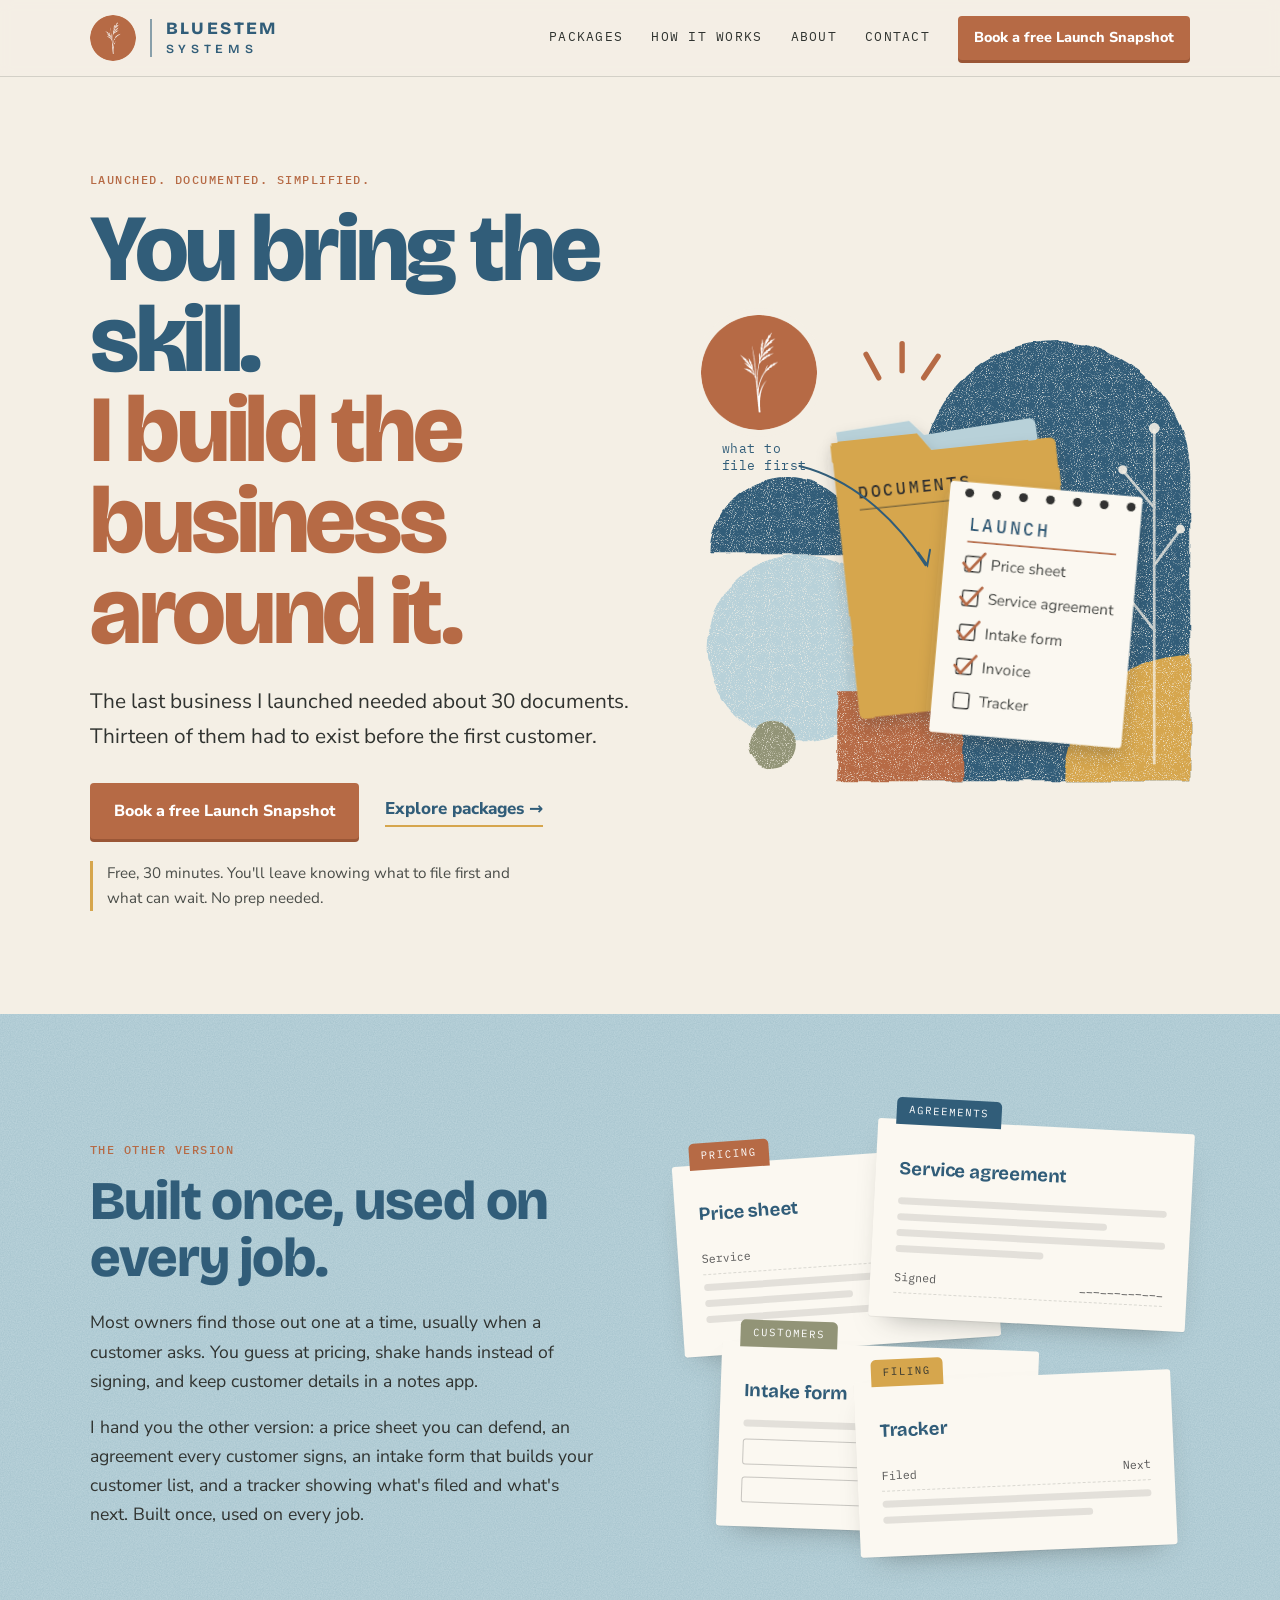
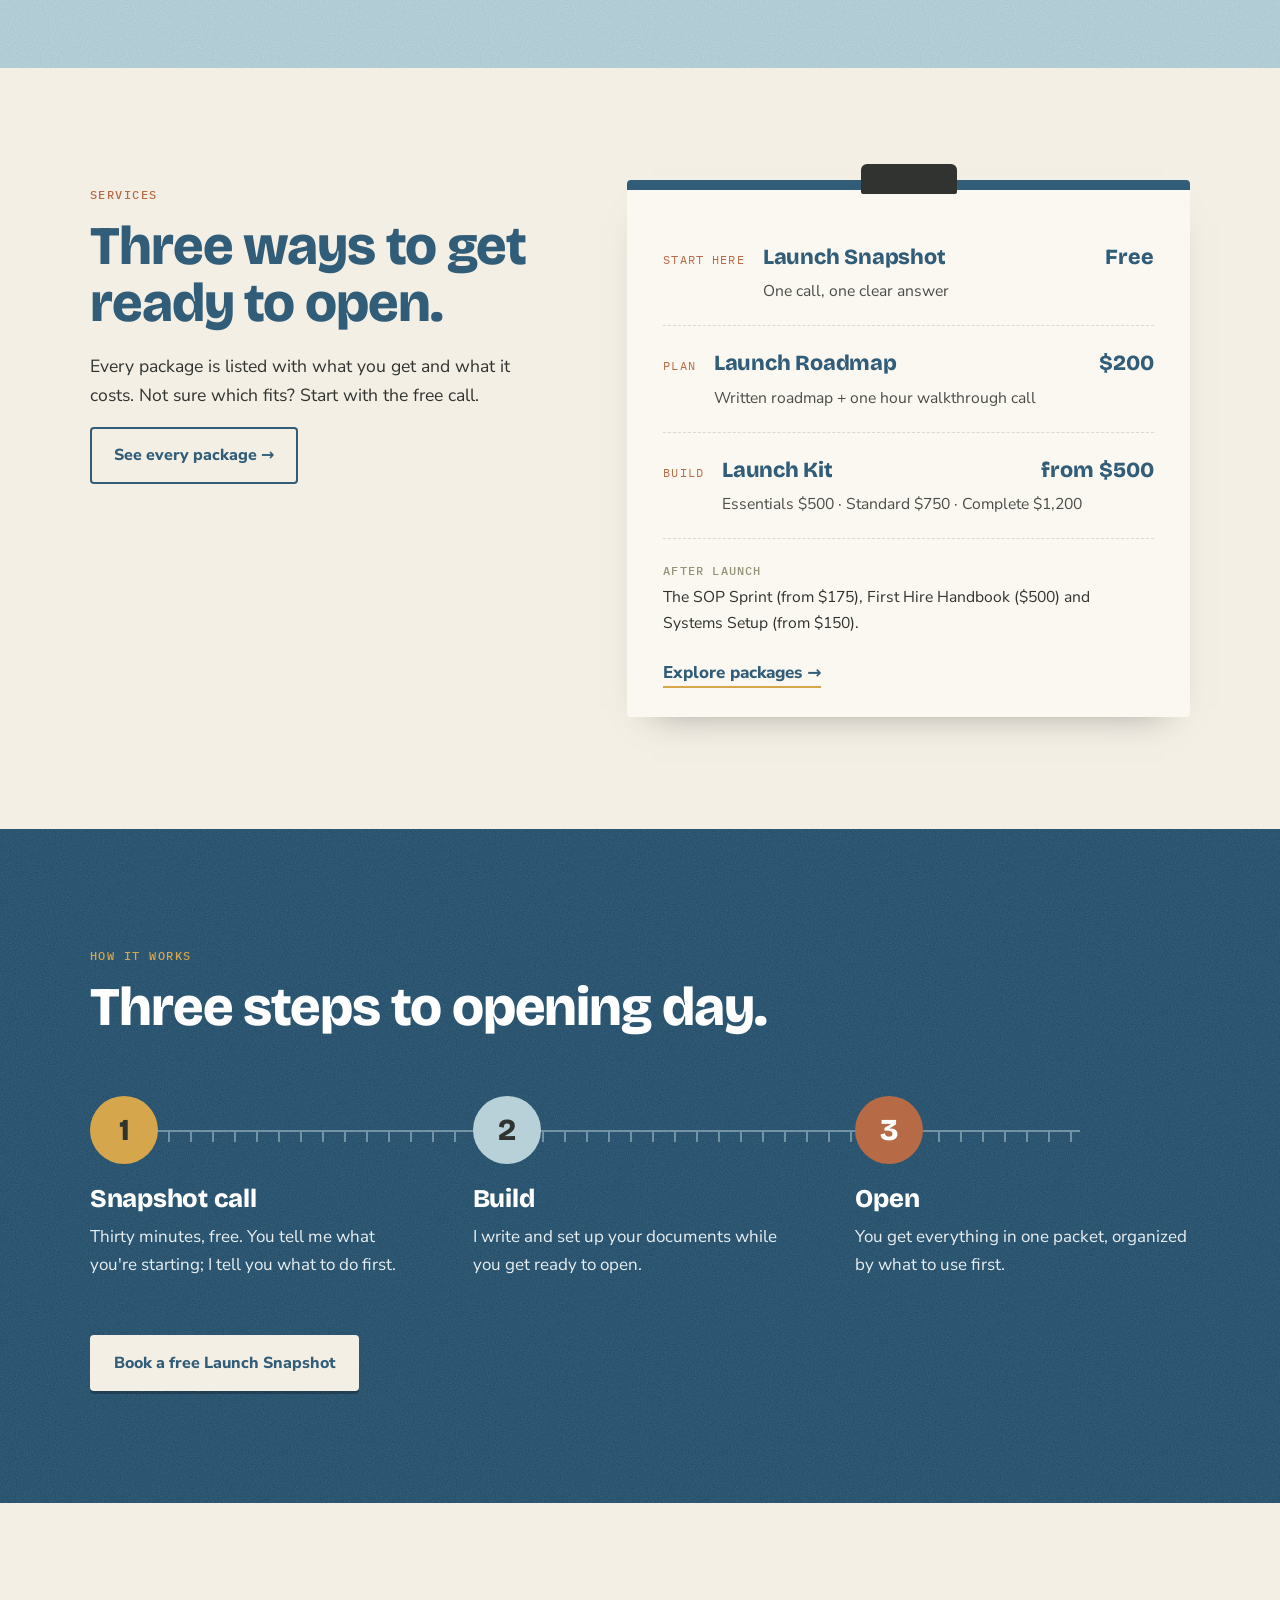
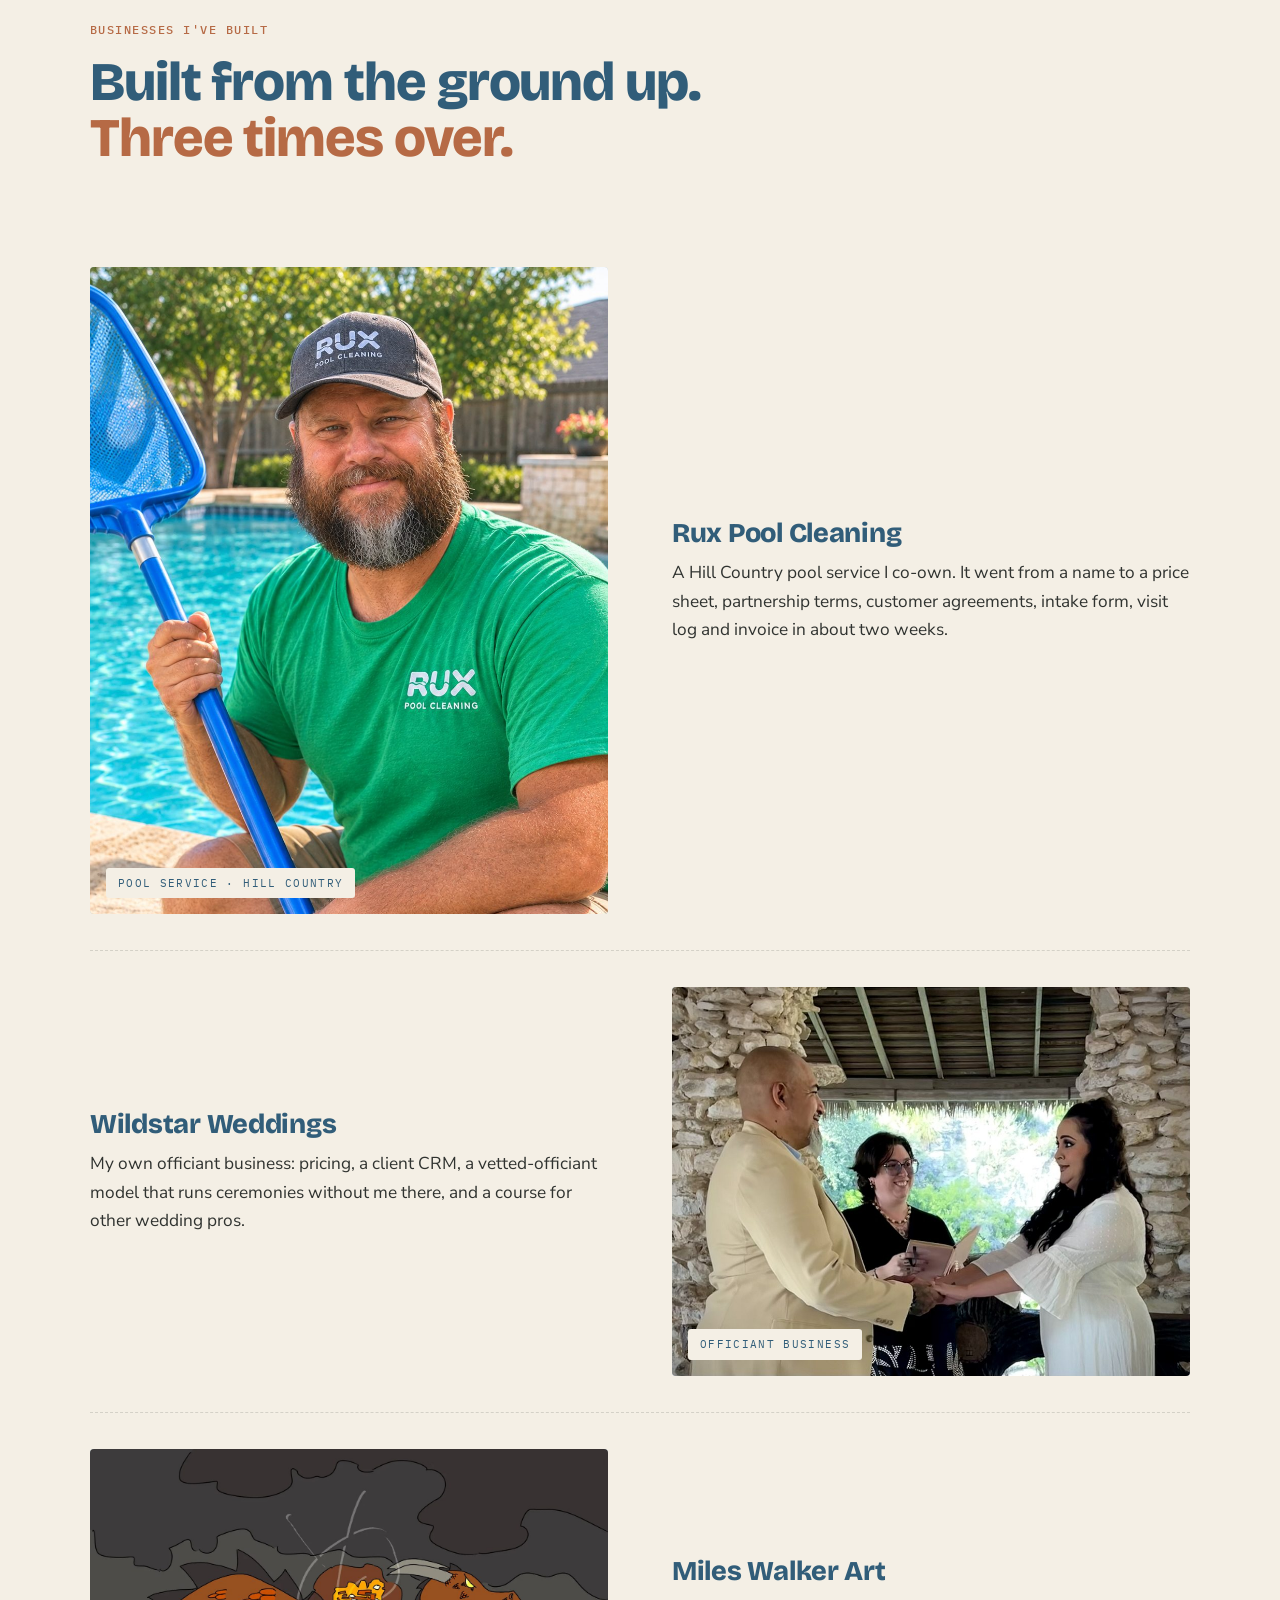
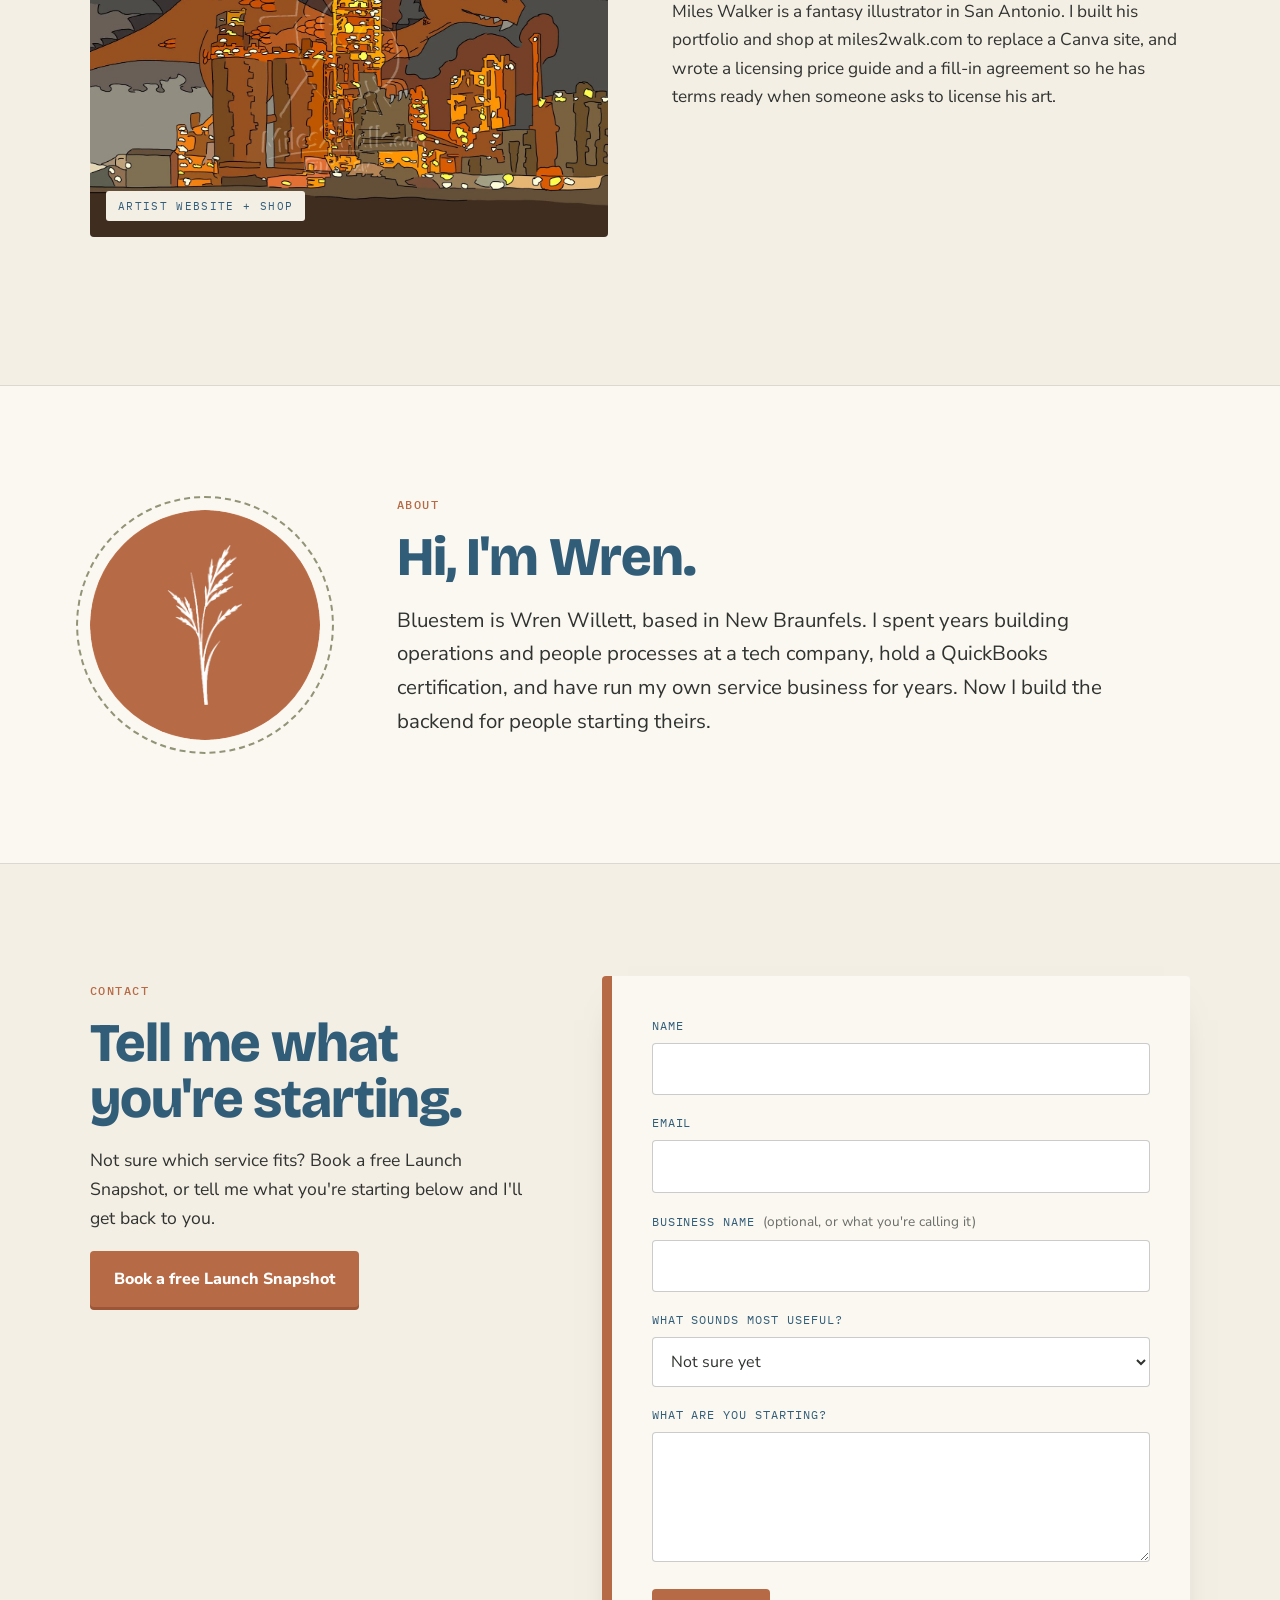
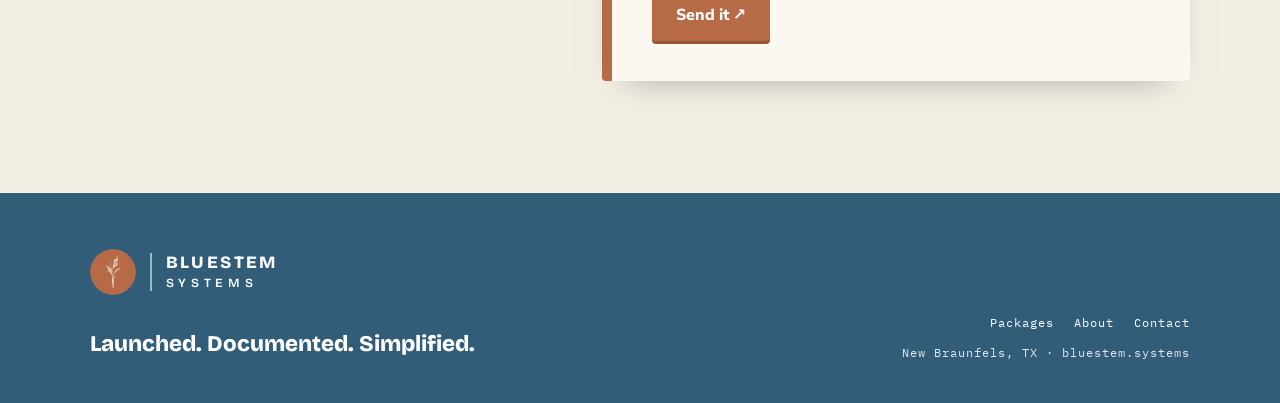
==== commit f4129c6f: "Refresh home page and add packages page" ====
--- a/index.html
+++ b/index.html
@@ -5,314 +5,413 @@
   <meta name="viewport" content="width=device-width, initial-scale=1.0">
   <title>Bluestem | Launch Your Small Business, Documented</title>
   <meta name="description" content="I build the documents and systems new small businesses need to open: pricing, agreements, intake forms, invoicing, a launch checklist. New Braunfels, TX.">
+  <meta name="theme-color" content="#315D79">
+  <meta property="og:title" content="Bluestem Systems | Launched. Documented. Simplified.">
+  <meta property="og:description" content="You bring the skill. I build the business around it.">
+  <meta property="og:image" content="https://bluestem.systems/assets/img/bluestem-emblem-512.png">
+  <link rel="icon" type="image/svg+xml" href="assets/img/favicon.svg">
+  <link rel="icon" type="image/png" sizes="32x32" href="assets/img/favicon-32.png">
+  <link rel="icon" type="image/png" sizes="48x48" href="assets/img/favicon-48.png">
+  <link rel="apple-touch-icon" href="assets/img/apple-touch-icon.png">
   <link rel="preconnect" href="https://fonts.googleapis.com">
-  <link href="https://fonts.googleapis.com/css2?family=Libre+Baskerville:ital,wght@0,400;0,700;1,400&family=DM+Mono:ital,wght@0,400;0,500;1,400&display=swap" rel="stylesheet">
-  <style>
-    *, *::before, *::after { box-sizing: border-box; margin: 0; padding: 0; }
-    :root {
-      --blue-primary: #1B4F72;
-      --blue-mid: #2E86C1;
-      --blue-light: #D6E8F5;
-      --russet: #bb7878;
-      --russet-light: #F9EEEE;
-      --text-dark: #222222;
-      --text-mid: #555555;
-      --text-light: #888888;
-      --border: #DDDDDD;
-      --cream: #FAFAF7;
-      --white: #ffffff;
-      --serif: 'Libre Baskerville', Georgia, serif;
-      --mono: 'DM Mono', 'Courier New', monospace;
-    }
-    html { font-size: 16px; scroll-behavior: smooth; }
-    body { font-family: var(--serif); background: var(--cream); color: var(--text-dark); line-height: 1.7; min-height: 100vh; }
-    .wrap { max-width: 680px; margin: 0 auto; padding: 0 1.5rem; }
-
-    /* NAV, always one line */
-    nav { padding: 1.25rem 0; border-bottom: 0.5px solid var(--border); margin-bottom: 2.5rem; display: flex; justify-content: space-between; align-items: center; gap: 1rem; flex-wrap: nowrap; }
-    .wordmark { font-family: var(--mono); font-size: 13px; font-weight: 500; letter-spacing: 0.14em; text-transform: uppercase; color: var(--blue-primary); text-decoration: none; white-space: nowrap; }
-    .nav-links { list-style: none; display: flex; gap: 1.25rem; flex-shrink: 0; }
-    .nav-links a { font-family: var(--mono); font-size: 11px; letter-spacing: 0.09em; text-transform: uppercase; color: var(--text-mid); text-decoration: none; transition: color 0.15s; white-space: nowrap; }
-    .nav-links a:hover { color: var(--blue-mid); }
-
-    /* HERO */
-    .hero { margin-bottom: 3.5rem; padding: 2rem 0 0; }
-    .eyebrow { font-family: var(--mono); font-size: 10px; letter-spacing: 0.12em; text-transform: uppercase; color: var(--text-light); margin-bottom: 1.1rem; }
-    h1 { font-family: var(--serif); font-size: clamp(24px, 5vw, 32px); font-weight: 700; line-height: 1.25; margin-bottom: 1.25rem; max-width: 560px; color: var(--blue-primary); }
-    .subhead { font-size: 16px; font-style: italic; color: var(--text-mid); line-height: 1.75; max-width: 480px; margin-bottom: 1.25rem; }
-    .hero-body { font-size: 15px; color: var(--text-dark); line-height: 1.8; max-width: 520px; margin-bottom: 1rem; }
-    .hero-body:last-of-type { margin-bottom: 2rem; }
-    .cta-note { font-family: var(--mono); font-size: 11px; letter-spacing: 0.03em; color: var(--text-light); margin-top: 0.9rem; max-width: 420px; line-height: 1.6; }
-
-    /* BUTTON */
-    .cta-btn { display: inline-block; font-family: var(--mono); font-size: 11px; letter-spacing: 0.1em; text-transform: uppercase; color: var(--white); background: var(--russet); border: none; padding: 13px 26px; text-decoration: none; transition: opacity 0.15s; cursor: pointer; }
-    .cta-btn:hover { opacity: 0.82; }
-    .cta-btn:disabled { opacity: 0.4; cursor: not-allowed; }
-
-    .rule { border: none; border-top: 0.5px solid var(--border); margin: 3rem 0; }
-    .section-label { font-family: var(--mono); font-size: 10px; letter-spacing: 0.13em; text-transform: uppercase; color: var(--text-mid); margin-bottom: 1.75rem; }
-    .group-label { font-family: var(--mono); font-size: 10px; letter-spacing: 0.13em; text-transform: uppercase; color: var(--text-light); margin: 2.5rem 0 0.75rem; }
-
-    /* SERVICES */
-    .service { display: grid; grid-template-columns: 1fr auto; gap: 1.25rem; align-items: start; padding: 1.5rem 0; border-bottom: 0.5px solid var(--border); }
-    .service-group .service:first-of-type { border-top: 0.5px solid var(--border); }
-    .service-tag { font-family: var(--mono); font-size: 10px; letter-spacing: 0.09em; text-transform: uppercase; color: var(--blue-mid); margin-bottom: 0.35rem; opacity: 0.8; }
-    .service-name { font-size: 17px; font-weight: 700; margin-bottom: 0.5rem; color: var(--blue-primary); display: flex; align-items: center; gap: 10px; flex-wrap: wrap; }
-    .badge { font-family: var(--mono); font-size: 9px; letter-spacing: 0.08em; text-transform: uppercase; background: var(--russet); padding: 2px 7px; color: var(--white); font-weight: 400; white-space: nowrap; opacity: 0.9; }
-    .service-desc { font-size: 14px; font-style: italic; color: var(--text-mid); line-height: 1.65; margin-bottom: 0.5rem; }
-    .service-includes { font-family: var(--mono); font-size: 10px; color: var(--text-light); letter-spacing: 0.02em; }
-    .service-includes + .service-includes { margin-top: 0.25rem; }
-    .service-price { font-family: var(--mono); font-size: 15px; font-weight: 500; color: var(--blue-primary); white-space: nowrap; padding-top: 1.6rem; }
-
-    /* HOW IT WORKS */
-    .steps { list-style: none; counter-reset: step; display: flex; flex-direction: column; gap: 1.25rem; }
-    .steps li { counter-increment: step; display: grid; grid-template-columns: 2rem 1fr; gap: 0.75rem; align-items: baseline; }
-    .steps li::before { content: counter(step); font-family: var(--mono); font-size: 13px; font-weight: 500; color: var(--russet); }
-    .step-name { font-weight: 700; color: var(--blue-primary); }
-    .step-desc { font-size: 15px; font-style: italic; color: var(--text-mid); }
-
-    /* PROOF */
-    .proof-item { padding: 1.25rem 0; border-bottom: 0.5px solid var(--border); }
-    .proof-item:first-of-type { border-top: 0.5px solid var(--border); }
-    .proof-name { font-size: 16px; font-weight: 700; color: var(--blue-primary); margin-bottom: 0.35rem; }
-    .proof-desc { font-size: 14px; font-style: italic; color: var(--text-mid); line-height: 1.65; }
-
-    /* ABOUT */
-    .about p { font-size: 15px; font-style: italic; color: var(--text-mid); line-height: 1.85; max-width: 500px; }
-
-    /* CONTACT */
-    .contact-intro { font-size: 15px; font-style: italic; color: var(--text-mid); margin-bottom: 2rem; line-height: 1.75; }
-    .contact-intro a { color: var(--blue-mid); }
-    .form-row { margin-bottom: 1.1rem; }
-    label { display: block; font-family: var(--mono); font-size: 10px; letter-spacing: 0.09em; text-transform: uppercase; color: var(--text-mid); margin-bottom: 0.35rem; }
-    input, textarea, select { width: 100%; font-family: var(--serif); font-size: 15px; color: var(--text-dark); background: var(--blue-light); border: 0.5px solid var(--border); padding: 10px 12px; outline: none; transition: border-color 0.15s, background 0.15s; appearance: none; border-radius: 0; }
-    input:focus, textarea:focus, select:focus { border-color: var(--blue-primary); background: var(--cream); }
-    textarea { resize: vertical; min-height: 120px; }
-    .form-submit { margin-top: 1.5rem; }
-    .form-success { font-family: var(--mono); font-size: 12px; letter-spacing: 0.06em; color: var(--blue-mid); margin-top: 1rem; display: none; }
-    .form-error { font-family: var(--mono); font-size: 12px; letter-spacing: 0.06em; color: var(--russet); margin-top: 1rem; display: none; }
-
-    /* GRASS ACCENT */
-    .grass-mark { display: inline-block; width: 4px; height: 22px; background: var(--blue-mid); margin-right: 12px; vertical-align: middle; opacity: 0.75; }
-    .logo-img { height: 36px; width: auto; display: block; }
-    .wordmark-wrap { display: flex; align-items: center; gap: 10px; text-decoration: none; }
-    .wordmark-wrap .wordmark { line-height: 1; }
-
-    /* FOOTER */
-    footer { margin-top: 4rem; padding: 1.5rem 0 2.5rem; border-top: 0.5px solid var(--border); display: flex; justify-content: space-between; align-items: center; flex-wrap: wrap; gap: 0.75rem; }
-    .footer-word { font-family: var(--mono); font-size: 11px; letter-spacing: 0.12em; text-transform: uppercase; color: var(--text-light); }
-    .footer-loc { font-family: var(--mono); font-size: 11px; color: var(--text-light); letter-spacing: 0.03em; }
-
-    @media (max-width: 480px) {
-      .service { grid-template-columns: 1fr; }
-      .service-price { padding-top: 0; font-size: 14px; }
-      footer { flex-direction: column; align-items: flex-start; }
-    }
-  </style>
+  <link rel="preconnect" href="https://fonts.gstatic.com" crossorigin>
+  <link href="https://fonts.googleapis.com/css2?family=Bricolage+Grotesque:opsz,wght@12..96,600;12..96,800&family=IBM+Plex+Mono:wght@400;500&family=Nunito+Sans:opsz,wght@6..12,400;6..12,700;6..12,800&display=swap" rel="stylesheet">
+  <link rel="stylesheet" href="assets/css/style.css">
 </head>
 <body>
-<div class="wrap">
-  <nav>
-    <a href="#" class="wordmark-wrap">
-      <img src="bluestem-mark.png" alt="Bluestem Systems" class="logo-img" onerror="this.style.display='none'">
-      <span class="wordmark">Bluestem Systems</span>
+
+<header class="site-header">
+  <div class="wrap">
+    <a class="lockup" href="index.html" aria-label="Bluestem Systems, home">
+      <img class="emblem" src="assets/img/bluestem-emblem-160.png" alt="" width="46" height="46">
+      <span class="rule" aria-hidden="true"></span>
+      <span class="wordmark">BLUESTEM<span>SYSTEMS</span></span>
     </a>
-    <ul class="nav-links">
-      <li><a href="#services">Services</a></li>
-      <li><a href="#about">About</a></li>
-      <li><a href="#contact">Contact</a></li>
-    </ul>
+    <nav class="nav" aria-label="Main">
+      <a href="packages.html">Packages</a>
+      <a href="#how">How it works</a>
+      <a href="#about">About</a>
+      <a href="#contact">Contact</a>
+      <a class="btn small" href="https://calendar.app.google/LVep9i5S7BUQXkRG9" target="_blank" rel="noopener">Book a free Launch Snapshot</a>
+    </nav>
+  </div>
+  <nav class="mobile-nav" aria-label="Main, small screens">
+    <a href="packages.html">Packages</a>
+    <a href="#how">How it works</a>
+    <a href="#about">About</a>
+    <a href="#contact">Contact</a>
   </nav>
-
-  <section class="hero">
-    <p class="eyebrow">Launched. Documented. Simplified.</p>
-    <h1><span class="grass-mark"></span>You bring the skill. I build the business around it.</h1>
-    <p class="subhead">The last business I launched needed about 30 documents. Thirteen of them had to exist before the first customer.</p>
-    <p class="hero-body">Most owners find those out one at a time, usually when a customer asks. You guess at pricing, shake hands instead of signing, and keep customer details in a notes app.</p>
-    <p class="hero-body">I hand you the other version: a price sheet you can defend, an agreement every customer signs, an intake form that builds your customer list, and a tracker showing what's filed and what's next. Built once, used on every job.</p>
-    <a href="https://calendar.app.google/LVep9i5S7BUQXkRG9" class="cta-btn" target="_blank" rel="noopener">Book my Launch Snapshot ↗</a>
-    <p class="cta-note">Free, 30 minutes. You'll leave knowing what to file first and what can wait. No prep needed.</p>
-  </section>
-
-  <hr class="rule">
-
-  <section id="services">
-    <p class="section-label">Services</p>
-    <div class="service-group">
-      <div class="service">
-        <div>
-          <p class="service-tag">Start here</p>
-          <p class="service-name">Launch Snapshot</p>
-          <p class="service-desc">Thirty minutes on a call. You tell me what you're starting; I tell you what to file first, what can wait, and the biggest risk to watch.</p>
-          <p class="service-includes">One call, one clear answer</p>
+</header>
+
+<main>
+
+<!-- HERO -->
+<section class="hero">
+  <div class="wrap">
+    <div>
+      <p class="label">Launched. Documented. Simplified.</p>
+      <h1>You bring the skill. <span class="warm">I build the business around it.</span></h1>
+      <p class="lede">The last business I launched needed about 30 documents. Thirteen of them had to exist before the first customer.</p>
+      <div class="actions">
+        <a class="btn" href="https://calendar.app.google/LVep9i5S7BUQXkRG9" target="_blank" rel="noopener">Book a free Launch Snapshot</a>
+        <a class="text-link" href="packages.html">Explore packages &rarr;</a>
+      </div>
+      <p class="note">Free, 30 minutes. You'll leave knowing what to file first and what can wait. No prep needed.</p>
+    </div>
+
+    <div class="hero-art" aria-hidden="true">
+      <svg viewBox="0 0 560 540" xmlns="http://www.w3.org/2000/svg" role="presentation">
+        <defs>
+          <filter id="ink" x="-5%" y="-5%" width="110%" height="110%">
+            <feTurbulence type="fractalNoise" baseFrequency="0.03" numOctaves="2" seed="4" result="warp"/>
+            <feDisplacementMap in="SourceGraphic" in2="warp" scale="7" xChannelSelector="R" yChannelSelector="G" result="rough"/>
+            <feTurbulence type="fractalNoise" baseFrequency="0.95" numOctaves="2" seed="9" result="fine"/>
+            <feColorMatrix in="fine" type="matrix" values="0 0 0 0 0  0 0 0 0 0  0 0 0 0 0  0 0 0 -3.2 2.75" result="speck"/>
+            <feComposite in="rough" in2="speck" operator="in"/>
+          </filter>
+          <filter id="paper" x="-5%" y="-5%" width="110%" height="110%">
+            <feTurbulence type="fractalNoise" baseFrequency="0.02" numOctaves="2" seed="2" result="w"/>
+            <feDisplacementMap in="SourceGraphic" in2="w" scale="3" xChannelSelector="R" yChannelSelector="G"/>
+          </filter>
+          <filter id="drop" x="-10%" y="-10%" width="130%" height="130%">
+            <feDropShadow dx="0" dy="10" stdDeviation="9" flood-color="#303330" flood-opacity=".22"/>
+          </filter>
+        </defs>
+
+        <!-- printed shapes -->
+        <g filter="url(#ink)">
+          <path d="M262 540 V200 A149 149 0 0 1 560 200 V540 Z" fill="#315D79"/>
+          <circle cx="128" cy="392" r="104" fill="#B8D1D9"/>
+          <path d="M26 288 A86 86 0 0 1 198 288 Z" fill="#315D79"/>
+          <rect x="168" y="440" width="140" height="100" fill="#B66A45"/>
+          <path d="M560 540 H420 A140 140 0 0 1 560 400 Z" fill="#D6A64D"/>
+          <circle cx="96" cy="500" r="26" fill="#929477"/>
+        </g>
+
+        <!-- branching structure line on the blue field -->
+        <g fill="none" stroke="#F4EFE5" stroke-width="3" stroke-linecap="round" opacity=".75">
+          <path d="M520 520 V150"/>
+          <path d="M520 236 L486 196"/>
+          <path d="M520 300 L548 262"/>
+          <path d="M520 372 L490 334"/>
+        </g>
+        <g fill="#F4EFE5" opacity=".9">
+          <circle cx="520" cy="148" r="6"/><circle cx="485" cy="194" r="5"/><circle cx="549" cy="260" r="5"/><circle cx="489" cy="332" r="5"/>
+        </g>
+
+        <!-- burst -->
+        <g stroke="#B66A45" stroke-width="6" stroke-linecap="round">
+          <path d="M214 92 L200 66"/><path d="M240 84 L240 54"/><path d="M264 92 L280 68"/>
+        </g>
+
+        <!-- back folder -->
+        <g transform="rotate(-9 310 290)" filter="url(#drop)">
+          <path d="M190 132 h82 l14 18 h118 a6 6 0 0 1 6 6 v270 a6 6 0 0 1 -6 6 h-208 a6 6 0 0 1 -6 -6 z" fill="#B8D1D9"/>
+        </g>
+        <!-- front folder -->
+        <g transform="rotate(-6 300 300)" filter="url(#drop)">
+          <path d="M176 150 h96 l14 20 h132 a6 6 0 0 1 6 6 v276 a6 6 0 0 1 -6 6 h-236 a6 6 0 0 1 -6 -6 z" fill="#D6A64D" filter="url(#paper)"/>
+          <text x="200" y="215" font-family="IBM Plex Mono, monospace" font-size="19" font-weight="500" letter-spacing="3" fill="#303330">DOCUMENTS</text>
+          <line x1="200" y1="228" x2="330" y2="228" stroke="#303330" stroke-width="1.5" opacity=".5"/>
+        </g>
+
+        <!-- launch checklist notebook -->
+        <g transform="rotate(5 380 350)" filter="url(#drop)">
+          <rect x="282" y="214" width="214" height="280" rx="4" fill="#FBF8F1"/>
+          <g fill="#303330">
+            <circle cx="304" cy="226" r="5"/><circle cx="334" cy="226" r="5"/><circle cx="364" cy="226" r="5"/><circle cx="394" cy="226" r="5"/><circle cx="424" cy="226" r="5"/><circle cx="454" cy="226" r="5"/><circle cx="484" cy="226" r="5"/>
+          </g>
+          <text x="306" y="268" font-family="IBM Plex Mono, monospace" font-size="20" font-weight="500" letter-spacing="3" fill="#315D79">LAUNCH</text>
+          <line x1="306" y1="280" x2="472" y2="280" stroke="#B66A45" stroke-width="2"/>
+          <g font-family="Nunito Sans, sans-serif" font-size="17" fill="#303330">
+            <rect x="306" y="296" width="17" height="17" rx="2" fill="none" stroke="#303330" stroke-width="1.6"/>
+            <text x="334" y="310">Price sheet</text>
+            <rect x="306" y="334" width="17" height="17" rx="2" fill="none" stroke="#303330" stroke-width="1.6"/>
+            <text x="334" y="348">Service agreement</text>
+            <rect x="306" y="372" width="17" height="17" rx="2" fill="none" stroke="#303330" stroke-width="1.6"/>
+            <text x="334" y="386">Intake form</text>
+            <rect x="306" y="410" width="17" height="17" rx="2" fill="none" stroke="#303330" stroke-width="1.6"/>
+            <text x="334" y="424">Invoice</text>
+            <rect x="306" y="448" width="17" height="17" rx="2" fill="none" stroke="#303330" stroke-width="1.6"/>
+            <text x="334" y="462">Tracker</text>
+          </g>
+          <g fill="none" stroke="#B66A45" stroke-width="3.2" stroke-linecap="round" stroke-linejoin="round">
+            <path d="M304 304 l7 8 l16 -20"/>
+            <path d="M304 342 l7 8 l16 -20"/>
+            <path d="M304 380 l7 8 l16 -20"/>
+            <path d="M304 418 l7 8 l16 -20"/>
+          </g>
+        </g>
+
+        <!-- hand-drawn annotation -->
+        <g fill="none" stroke="#315D79" stroke-width="2.2" stroke-linecap="round">
+          <path d="M126 190 C 182 204, 230 244, 266 300"/>
+          <path d="M258 286 L268 300 L271 283"/>
+        </g>
+        <text font-family="IBM Plex Mono, monospace" font-size="14" fill="#315D79" letter-spacing=".5"><tspan x="40" y="176">what to</tspan><tspan x="40" y="194">file first</tspan></text>
+      </svg>
+      <img class="anchor" src="assets/img/bluestem-emblem-512.png" alt="">
+    </div>
+  </div>
+</section>
+
+<!-- THE WORK -->
+<section class="the-work">
+  <div class="wrap">
+    <div>
+      <p class="label">The other version</p>
+      <h2>Built once, used on every job.</h2>
+      <p>Most owners find those out one at a time, usually when a customer asks. You guess at pricing, shake hands instead of signing, and keep customer details in a notes app.</p>
+      <p>I hand you the other version: a price sheet you can defend, an agreement every customer signs, an intake form that builds your customer list, and a tracker showing what's filed and what's next. Built once, used on every job.</p>
+    </div>
+    <div class="sheets" aria-hidden="true">
+      <div class="sheet s1" data-tab="Pricing">
+        <h4>Price sheet</h4>
+        <div class="row"><span>Service</span><span>Price</span></div>
+        <div class="ln m"></div><div class="ln s"></div><div class="ln m"></div>
+      </div>
+      <div class="sheet s2" data-tab="Agreements">
+        <h4>Service agreement</h4>
+        <div class="ln"></div><div class="ln m"></div><div class="ln"></div><div class="ln s"></div>
+        <div class="row"><span>Signed</span><span>____________</span></div>
+      </div>
+      <div class="sheet s3" data-tab="Customers">
+        <h4>Intake form</h4>
+        <div class="ln s"></div>
+        <div class="boxes"><i></i><i></i></div>
+        <div class="boxes"><i></i></div>
+      </div>
+      <div class="sheet s4" data-tab="Filing">
+        <h4>Tracker</h4>
+        <div class="row"><span>Filed</span><span>Next</span></div>
+        <div class="ln"></div><div class="ln m"></div>
+      </div>
+    </div>
+  </div>
+</section>
+
+<!-- SERVICES TEASER -->
+<section class="teaser" id="services">
+  <div class="wrap">
+    <div class="intro">
+      <p class="label">Services</p>
+      <h2>Three ways to get ready to open.</h2>
+      <p>Every package is listed with what you get and what it costs. Not sure which fits? Start with the free call.</p>
+      <a class="btn ghost" href="packages.html">See every package &rarr;</a>
+    </div>
+    <div class="price-sheet">
+      <span class="clip" aria-hidden="true"></span>
+      <div class="price-row">
+        <span class="step">Start here</span>
+        <h3>Launch Snapshot</h3>
+        <span class="amt">Free</span>
+        <p>One call, one clear answer</p>
+      </div>
+      <div class="price-row">
+        <span class="step">Plan</span>
+        <h3>Launch Roadmap</h3>
+        <span class="amt">$200</span>
+        <p>Written roadmap + one hour walkthrough call</p>
+      </div>
+      <div class="price-row">
+        <span class="step">Build</span>
+        <h3>Launch Kit</h3>
+        <span class="amt">from $500</span>
+        <p>Essentials $500 &middot; Standard $750 &middot; Complete $1,200</p>
+      </div>
+      <p class="after"><strong>After launch</strong>The SOP Sprint (from $175), First Hire Handbook ($500) and Systems Setup (from $150).</p>
+      <a class="text-link" href="packages.html">Explore packages &rarr;</a>
+    </div>
+  </div>
+</section>
+
+<!-- HOW IT WORKS -->
+<section class="how" id="how">
+  <div class="wrap">
+    <p class="label on-dark">How it works</p>
+    <h2>Three steps to opening day.</h2>
+    <ol class="steps">
+      <li>
+        <span class="num">1</span>
+        <h3>Snapshot call</h3>
+        <p>Thirty minutes, free. You tell me what you're starting; I tell you what to do first.</p>
+      </li>
+      <li>
+        <span class="num">2</span>
+        <h3>Build</h3>
+        <p>I write and set up your documents while you get ready to open.</p>
+      </li>
+      <li>
+        <span class="num">3</span>
+        <h3>Open</h3>
+        <p>You get everything in one packet, organized by what to use first.</p>
+      </li>
+    </ol>
+    <div class="after-steps">
+      <a class="btn light" href="https://calendar.app.google/LVep9i5S7BUQXkRG9" target="_blank" rel="noopener">Book a free Launch Snapshot</a>
+    </div>
+  </div>
+</section>
+
+<!-- PROOF -->
+<section class="proof" id="work">
+  <div class="wrap">
+    <header>
+      <p class="label">Businesses I've built</p>
+      <h2>Built from the ground up. <span class="warm">Three times over.</span></h2>
+    </header>
+
+    <article class="case">
+      <div class="frame photo f-rux">
+        <img src="assets/img/proof-rux.jpg" alt="Teddy Johnson, co-owner of Rux Pool Cleaning, poolside with a skimmer">
+        <span class="chip">Pool service &middot; Hill Country</span>
+      </div>
+      <div>
+        <h3>Rux Pool Cleaning</h3>
+        <p>A Hill Country pool service I co-own. It went from a name to a price sheet, partnership terms, customer agreements, intake form, visit log and invoice in about two weeks.</p>
+      </div>
+    </article>
+
+    <article class="case">
+      <div class="frame photo f-wild">
+        <img src="assets/img/proof-wildstar.jpg" alt="Wren officiating a wedding ceremony under a stone pavilion">
+        <span class="chip">Officiant business</span>
+      </div>
+      <div>
+        <h3>Wildstar Weddings</h3>
+        <p>My own officiant business: pricing, a client CRM, a vetted-officiant model that runs ceremonies without me there, and a course for other wedding pros.</p>
+      </div>
+    </article>
+
+    <article class="case">
+      <div class="frame photo f-miles">
+        <img src="assets/img/proof-miles.jpg" alt="Foundry Drake, an illustration by Miles Walker">
+        <span class="chip">Artist website + shop</span>
+      </div>
+      <div>
+        <h3>Miles Walker Art</h3>
+        <p>Miles Walker is a fantasy illustrator in San Antonio. I built his portfolio and shop at miles2walk.com to replace a Canva site, and wrote a licensing price guide and a fill-in agreement so he has terms ready when someone asks to license his art.</p>
+      </div>
+    </article>
+  </div>
+</section>
+
+<!-- ABOUT -->
+<section class="about" id="about">
+  <div class="wrap">
+    <div class="stamp" aria-hidden="true">
+      <span class="ring"></span>
+      <img class="emblem" src="assets/img/bluestem-emblem-512.png" alt="">
+    </div>
+    <div>
+      <p class="label">About</p>
+      <h2>Hi, I'm Wren.</h2>
+      <p>Bluestem is Wren Willett, based in New Braunfels. I spent years building operations and people processes at a tech company, hold a QuickBooks certification, and have run my own service business for years. Now I build the backend for people starting theirs.</p>
+    </div>
+  </div>
+</section>
+
+<!-- CONTACT -->
+<section class="contact" id="contact">
+  <div class="wrap">
+    <div class="intro">
+      <p class="label">Contact</p>
+      <h2>Tell me what you're starting.</h2>
+      <p>Not sure which service fits? Book a free Launch Snapshot, or tell me what you're starting below and I'll get back to you.</p>
+      <a class="btn" href="https://calendar.app.google/LVep9i5S7BUQXkRG9" target="_blank" rel="noopener">Book a free Launch Snapshot</a>
+    </div>
+
+    <div class="form-card">
+      <form id="contact-form" action="https://formspree.io/f/xvzdezeg" method="POST">
+        <div class="form-row">
+          <label for="name">Name</label>
+          <input type="text" id="name" name="name" required autocomplete="name">
         </div>
-        <div class="service-price">Free</div>
-      </div>
-      <div class="service">
-        <div>
-          <p class="service-tag">Plan</p>
-          <p class="service-name">Launch Roadmap <span class="badge">recommended</span></p>
-          <p class="service-desc">A written plan for your launch: what to file, which documents you need, which tools to use and in what order.</p>
-          <p class="service-includes">Written roadmap + one hour walkthrough call</p>
+        <div class="form-row">
+          <label for="email">Email</label>
+          <input type="email" id="email" name="email" required autocomplete="email">
         </div>
-        <div class="service-price">$200</div>
-      </div>
-      <div class="service">
-        <div>
-          <p class="service-tag">Build</p>
-          <p class="service-name">Launch Kit</p>
-          <p class="service-desc">The documents your business runs on, written for your business: price sheet, service agreement, intake form, invoice and a tracker for everything else. Standard and Complete add the forms, sheets and tools, set up and ready.</p>
-          <p class="service-includes">Essentials $500 &nbsp;·&nbsp; Standard $750 &nbsp;·&nbsp; Complete $1,200</p>
-          <p class="service-includes">Agreements are templates for your attorney to review</p>
+        <div class="form-row">
+          <label for="business">Business name <small>(optional, or what you're calling it)</small></label>
+          <input type="text" id="business" name="business">
         </div>
-        <div class="service-price">from $500</div>
-      </div>
-    </div>
-
-    <p class="group-label">After launch</p>
-    <div class="service-group">
-      <div class="service">
-        <div>
-          <p class="service-tag">Process writing</p>
-          <p class="service-name">The SOP Sprint</p>
-          <p class="service-desc">Document your first repeatable process before you hire. You walk me through how it actually works and I write a step-by-step document someone else can follow without you in the room.</p>
-          <p class="service-includes">One polished SOP document</p>
+        <div class="form-row">
+          <label for="service">What sounds most useful?</label>
+          <select id="service" name="service">
+            <option value="">Not sure yet</option>
+            <option value="snapshot">Launch Snapshot (free)</option>
+            <option value="roadmap">Launch Roadmap ($200)</option>
+            <option value="kit">Launch Kit (from $500)</option>
+            <option value="sop">The SOP Sprint (from $175)</option>
+            <option value="handbook">First Hire Handbook ($500)</option>
+            <option value="systems">Systems Setup (from $150)</option>
+            <option value="other">Something else</option>
+          </select>
         </div>
-        <div class="service-price">from $175</div>
-      </div>
-      <div class="service">
-        <div>
-          <p class="service-tag">Documentation</p>
-          <p class="service-name">First Hire Handbook</p>
-          <p class="service-desc">For when employee one starts. Policies, expectations, onboarding basics, and the things that currently live only in your head, written down and ready to use.</p>
-          <p class="service-includes">Complete document, formatted and ready to hand to your team</p>
+        <div class="form-row">
+          <label for="message">What are you starting?</label>
+          <textarea id="message" name="message"></textarea>
         </div>
-        <div class="service-price">$500</div>
-      </div>
-      <div class="service">
-        <div>
-          <p class="service-tag">Automation</p>
-          <p class="service-name">Systems Setup</p>
-          <p class="service-desc">You just signed up for a pile of tools, and they're not talking to each other. I'll connect and configure them so your workflow actually flows.</p>
-          <p class="service-includes">Setup, testing, and a short walkthrough doc</p>
-        </div>
-        <div class="service-price">from $150</div>
-      </div>
-    </div>
-  </section>
-
-  <hr class="rule">
-
-  <section id="how">
-    <p class="section-label">How it works</p>
-    <ol class="steps">
-      <li><div><p class="step-name">Snapshot call</p><p class="step-desc">Thirty minutes, free. You tell me what you're starting; I tell you what to do first.</p></div></li>
-      <li><div><p class="step-name">Build</p><p class="step-desc">I write and set up your documents while you get ready to open.</p></div></li>
-      <li><div><p class="step-name">Open</p><p class="step-desc">You get everything in one packet, organized by what to use first.</p></div></li>
-    </ol>
-  </section>
-
-  <hr class="rule">
-
-  <section id="work">
-    <p class="section-label">Businesses I've built</p>
-    <div class="proof-item">
-      <p class="proof-name">Rux Pool Cleaning</p>
-      <p class="proof-desc">A Hill Country pool service I co-own. It went from a name to a price sheet, partnership terms, customer agreements, intake form, visit log and invoice in about two weeks.</p>
-    </div>
-    <div class="proof-item">
-      <p class="proof-name">Wildstar Weddings</p>
-      <p class="proof-desc">My own officiant business: pricing, a client CRM, a vetted-officiant model that runs ceremonies without me there, and a course for other wedding pros.</p>
-    </div>
-    <div class="proof-item">
-      <p class="proof-name">Miles Walker Art</p>
-      <p class="proof-desc">An artist's website and shop at miles2walk.com, with services, catalog and merch in one place.</p>
-    </div>
-  </section>
-
-  <hr class="rule">
-
-  <section id="about" class="about">
-    <p class="section-label">About</p>
-    <p>Bluestem is Wren Willett, based in New Braunfels. I spent years building operations and people processes at a tech company, hold a QuickBooks certification, and have run my own service business for years. Now I build the backend for people starting theirs.</p>
-  </section>
-
-  <hr class="rule">
-
-  <section id="contact">
-    <p class="section-label">Contact</p>
-    <p class="contact-intro">Not sure which service fits? <a href="https://calendar.app.google/LVep9i5S7BUQXkRG9" target="_blank" rel="noopener">Book a free Launch Snapshot</a>, or tell me what you're starting below and I'll get back to you.</p>
-    <form id="contact-form" action="https://formspree.io/f/xvzdezeg" method="POST">
-      <div class="form-row">
-        <label for="name">Name</label>
-        <input type="text" id="name" name="name" required autocomplete="name">
-      </div>
-      <div class="form-row">
-        <label for="email">Email</label>
-        <input type="email" id="email" name="email" required autocomplete="email">
-      </div>
-      <div class="form-row">
-        <label for="business">Business name (optional, or what you're calling it)</label>
-        <input type="text" id="business" name="business">
-      </div>
-      <div class="form-row">
-        <label for="service">What sounds most useful?</label>
-        <select id="service" name="service">
-          <option value="">Not sure yet</option>
-          <option value="snapshot">Launch Snapshot (free)</option>
-          <option value="roadmap">Launch Roadmap ($200)</option>
-          <option value="kit">Launch Kit (from $500)</option>
-          <option value="sop">The SOP Sprint (from $175)</option>
-          <option value="handbook">First Hire Handbook ($500)</option>
-          <option value="systems">Systems Setup (from $150)</option>
-          <option value="other">Something else</option>
-        </select>
-      </div>
-      <div class="form-row">
-        <label for="message">What are you starting?</label>
-        <textarea id="message" name="message" placeholder="Tell me about the business and where you are with it."></textarea>
-      </div>
-      <div class="form-submit">
-        <button type="submit" id="submit-btn" class="cta-btn">Send it ↗</button>
-      </div>
-      <p class="form-success" id="form-success">Got it. I'll be in touch soon.</p>
-      <p class="form-error" id="form-error">Something went wrong. Email me directly at contactbluestem@gmail.com.</p>
-    </form>
-    <script>
-      const form = document.getElementById('contact-form');
-      const btn = document.getElementById('submit-btn');
-      const success = document.getElementById('form-success');
-      const error = document.getElementById('form-error');
-      form.addEventListener('submit', async function(e) {
-        e.preventDefault();
-        btn.disabled = true;
-        btn.textContent = 'Sending...';
-        try {
-          const res = await fetch(form.action, {
-            method: 'POST',
-            body: new FormData(form),
-            headers: { 'Accept': 'application/json' }
-          });
-          if (res.ok) {
-            form.reset();
-            form.style.display = 'none';
-            success.style.display = 'block';
-          } else {
-            throw new Error();
-          }
-        } catch {
-          error.style.display = 'block';
-          btn.disabled = false;
-          btn.textContent = 'Send it ↗';
-        }
+        <button type="submit" id="submit-btn" class="btn">Send it &#8599;</button>
+      </form>
+      <p class="form-success" id="form-success" role="status">Got it. I'll be in touch soon.</p>
+      <p class="form-error" id="form-error" role="alert">Something went wrong. Email me directly at <a href="mailto:contactbluestem@gmail.com">contactbluestem@gmail.com</a>.</p>
+    </div>
+  </div>
+</section>
+
+</main>
+
+<footer class="site-footer">
+  <div class="wrap">
+    <div>
+      <a class="lockup reverse" href="index.html" aria-label="Bluestem Systems, home">
+        <img class="emblem" src="assets/img/bluestem-emblem-160.png" alt="" width="46" height="46">
+        <span class="rule" aria-hidden="true"></span>
+        <span class="wordmark">BLUESTEM<span>SYSTEMS</span></span>
+      </a>
+      <p class="tagline">Launched. Documented. Simplified.</p>
+    </div>
+    <div class="meta">
+      <nav aria-label="Footer">
+        <a href="packages.html">Packages</a>
+        <a href="#about">About</a>
+        <a href="#contact">Contact</a>
+      </nav>
+      New Braunfels, TX &middot; bluestem.systems
+    </div>
+  </div>
+</footer>
+
+<script>
+  const form = document.getElementById('contact-form');
+  const btn = document.getElementById('submit-btn');
+  const success = document.getElementById('form-success');
+  const error = document.getElementById('form-error');
+  form.addEventListener('submit', async function (e) {
+    e.preventDefault();
+    btn.disabled = true;
+    btn.textContent = 'Sending...';
+    error.style.display = 'none';
+    try {
+      const res = await fetch(form.action, {
+        method: 'POST',
+        body: new FormData(form),
+        headers: { 'Accept': 'application/json' }
       });
-    </script>
-  </section>
-
-  <footer>
-    <span class="footer-word">Launched. Documented. Simplified.</span>
-    <span class="footer-loc">New Braunfels, TX &nbsp;·&nbsp; bluestem.systems</span>
-  </footer>
-</div>
+      if (res.ok) {
+        form.reset();
+        form.style.display = 'none';
+        success.style.display = 'block';
+      } else {
+        throw new Error();
+      }
+    } catch {
+      error.style.display = 'block';
+      btn.disabled = false;
+      btn.textContent = 'Send it ↗';
+    }
+  });
+</script>
 </body>
 </html>
--- a/assets/css/style.css
+++ b/assets/css/style.css
@@ -0,0 +1,423 @@
+/* Bluestem Systems: Prairie Workshop */
+:root {
+  --blue: #315D79;
+  --sky: #B8D1D9;
+  --russet: #B66A45;
+  --russet-dark: #9A5636;
+  --ochre: #D6A64D;
+  --sage: #929477;
+  --cream: #F4EFE5;
+  --paper: #FBF8F1;
+  --charcoal: #303330;
+  --line: rgba(48, 51, 48, 0.16);
+  --display: "Bricolage Grotesque", "Archivo Black", system-ui, sans-serif;
+  --body: "Nunito Sans", system-ui, -apple-system, "Segoe UI", sans-serif;
+  --mono: "IBM Plex Mono", ui-monospace, Menlo, monospace;
+  --wrap: 1180px;
+  --gutter: clamp(16px, 4vw, 40px);
+  --grain: url("data:image/svg+xml;utf8,<svg xmlns='http://www.w3.org/2000/svg' width='220' height='220'><filter id='n'><feTurbulence type='fractalNoise' baseFrequency='.85' numOctaves='2' stitchTiles='stitch'/><feColorMatrix values='0 0 0 0 0  0 0 0 0 0  0 0 0 0 0  0 0 0 .5 -.12'/></filter><rect width='100%' height='100%' filter='url(%23n)'/></svg>");
+}
+
+*, *::before, *::after { box-sizing: border-box; }
+html { scroll-behavior: smooth; -webkit-text-size-adjust: 100%; }
+body {
+  margin: 0;
+  background: var(--cream);
+  color: var(--charcoal);
+  font-family: var(--body);
+  font-size: 1.0625rem;
+  line-height: 1.65;
+  overflow-x: hidden;
+}
+img { max-width: 100%; display: block; }
+a { color: var(--blue); }
+a:hover { color: var(--russet); }
+:focus-visible { outline: 3px solid var(--ochre); outline-offset: 3px; }
+
+.wrap { width: 100%; max-width: var(--wrap); margin: 0 auto; padding: 0 var(--gutter); }
+
+h1, h2, h3 { font-family: var(--display); color: var(--blue); line-height: 1.04; letter-spacing: -0.02em; margin: 0; font-weight: 800; }
+h2 { font-size: clamp(2rem, 4.6vw, 3.4rem); }
+h3 { font-size: clamp(1.35rem, 2.2vw, 1.7rem); letter-spacing: -0.01em; }
+p { margin: 0 0 1em; }
+
+.label {
+  font-family: var(--mono);
+  font-size: 0.78rem;
+  letter-spacing: 0.12em;
+  text-transform: uppercase;
+  color: var(--russet);
+  font-weight: 500;
+  margin: 0 0 14px;
+  display: inline-block;
+}
+.label.on-dark { color: var(--ochre); }
+
+/* ---------- Buttons ---------- */
+.btn {
+  display: inline-flex; align-items: center; gap: 10px;
+  font-family: var(--body); font-weight: 800; font-size: 1rem;
+  text-decoration: none; border: 0; cursor: pointer;
+  padding: 15px 24px; border-radius: 4px;
+  background: var(--russet); color: #fff;
+  box-shadow: 0 3px 0 var(--russet-dark);
+  transition: transform .15s ease, box-shadow .15s ease, background .15s ease;
+}
+.btn:hover { color: #fff; background: var(--russet-dark); transform: translateY(1px); box-shadow: 0 2px 0 #7f452a; }
+.btn.small { padding: 10px 16px; font-size: .9rem; }
+.btn.ghost { background: transparent; color: var(--blue); box-shadow: inset 0 0 0 2px var(--blue); }
+.btn.ghost:hover { background: var(--blue); color: #fff; }
+.btn.light { background: var(--cream); color: var(--blue); box-shadow: 0 3px 0 rgba(0,0,0,.25); }
+.btn.light:hover { background: #fff; color: var(--blue); }
+.text-link {
+  font-weight: 800; color: var(--blue); text-decoration: none;
+  border-bottom: 2px solid var(--ochre); padding-bottom: 2px;
+}
+.text-link:hover { color: var(--russet); border-color: var(--russet); }
+
+/* ---------- Logo lockup ---------- */
+.lockup { display: inline-flex; align-items: center; gap: 14px; text-decoration: none; }
+.emblem { flex: none; width: 46px; height: 46px; border-radius: 50%; display: block; }
+.lockup .rule { width: 1.5px; align-self: stretch; background: var(--blue); opacity: .55; margin: 4px 0; }
+.wordmark {
+  font-family: var(--display); font-weight: 800; color: var(--blue);
+  line-height: .95; letter-spacing: .14em; font-size: 1.08rem;
+}
+.wordmark span { display: block; font-weight: 600; letter-spacing: .38em; font-size: .72em; margin-top: 5px; }
+.lockup.reverse .rule { background: #fff; }
+.lockup.reverse .wordmark { color: #fff; }
+
+/* ---------- Header ---------- */
+.site-header { position: sticky; top: env(safe-area-inset-top, 0px); z-index: 20; background: rgba(244, 239, 229, .94); backdrop-filter: blur(6px); border-bottom: 1px solid var(--line); }
+.site-header .wrap { display: flex; align-items: center; justify-content: space-between; gap: 20px; min-height: 76px; }
+.nav { display: flex; align-items: center; gap: 28px; }
+.nav a:not(.btn) {
+  font-family: var(--mono); font-size: .8rem; letter-spacing: .1em; text-transform: uppercase;
+  color: var(--charcoal); text-decoration: none; padding: 4px 0; border-bottom: 2px solid transparent;
+}
+.nav a:not(.btn):hover, .nav a[aria-current="page"] { color: var(--blue); border-color: var(--ochre); }
+
+/* ---------- Hero ---------- */
+.hero { padding: clamp(40px, 7vw, 88px) 0 clamp(56px, 8vw, 104px); position: relative; }
+.hero .wrap { display: grid; grid-template-columns: 1.08fr 1fr; gap: clamp(24px, 4vw, 56px); align-items: center; }
+.hero h1 { font-size: clamp(2.9rem, 7.4vw, 6rem); line-height: .96; letter-spacing: -0.035em; }
+.hero h1 .warm { color: var(--russet); display: block; }
+.hero .lede { font-size: clamp(1.12rem, 1.7vw, 1.3rem); max-width: 34em; margin: 26px 0 30px; }
+.hero .actions { display: flex; flex-wrap: wrap; align-items: center; gap: 14px 26px; }
+.hero .note {
+  margin: 22px 0 0; font-size: .95rem; max-width: 30em; color: #4a4d49;
+  padding-left: 14px; border-left: 3px solid var(--ochre);
+}
+.hero-art { position: relative; }
+.hero-art svg { width: 100%; height: auto; display: block; overflow: visible; }
+.hero-art .anchor {
+  position: absolute; left: 3%; top: 4%; width: 23%; height: auto; aspect-ratio: 1 / 1;
+  border-radius: 50%; box-shadow: 0 0 0 7px var(--cream);
+}
+
+/* ---------- Paper sheets (the work) ---------- */
+.the-work { background: var(--sky); background-image: var(--grain); background-blend-mode: soft-light; padding: clamp(64px, 9vw, 112px) 0; position: relative; }
+.the-work .wrap { display: grid; grid-template-columns: 1fr 1fr; gap: clamp(32px, 6vw, 80px); align-items: center; }
+.the-work h2 { margin-bottom: 22px; }
+.the-work p { font-size: 1.1rem; max-width: 32em; }
+.the-work .stat {
+  font-family: var(--display); font-weight: 800; color: var(--russet);
+  font-size: clamp(1.4rem, 2.6vw, 1.9rem); line-height: 1.15; margin: 0 0 22px; max-width: 18em;
+}
+
+.sheets { position: relative; min-height: 430px; }
+.sheet {
+  position: absolute; width: 62%; background: var(--paper); border-radius: 3px;
+  padding: 34px 24px 24px; box-shadow: 0 1px 0 rgba(0,0,0,.05), 0 14px 30px -18px rgba(48,51,48,.5);
+}
+.sheet::before { /* folder tab */
+  content: attr(data-tab); position: absolute; top: -22px; left: 18px;
+  font-family: var(--mono); font-size: .66rem; letter-spacing: .1em; text-transform: uppercase;
+  padding: 4px 12px 6px; border-radius: 5px 5px 0 0; background: var(--tab, var(--russet)); color: #fff;
+}
+.sheet h4 { margin: 0 0 14px; font-family: var(--display); color: var(--blue); font-size: 1.15rem; letter-spacing: -0.01em; }
+.sheet .ln { height: 7px; border-radius: 4px; background: rgba(48,51,48,.12); margin: 9px 0; }
+.sheet .ln.s { width: 55%; } .sheet .ln.m { width: 78%; }
+.sheet .row { display: flex; justify-content: space-between; font-family: var(--mono); font-size: .72rem; color: #555; border-bottom: 1px dashed var(--line); padding: 6px 0; }
+.sheet .boxes { display: flex; gap: 6px; margin-top: 12px; }
+.sheet .boxes i { flex: 1; height: 26px; border: 1.5px solid rgba(48,51,48,.25); border-radius: 3px; }
+.sheet.s1 { left: 0; top: 30px; transform: rotate(-4deg); --tab: var(--russet); }
+.sheet.s2 { right: 0; top: 0; transform: rotate(3deg); --tab: var(--blue); }
+.sheet.s3 { left: 8%; top: 220px; transform: rotate(2deg); --tab: var(--sage); }
+.sheet.s4 { right: 3%; top: 250px; transform: rotate(-2.5deg); --tab: var(--ochre); }
+.sheet.s4::before { color: var(--charcoal); }
+.annot {
+  position: absolute; font-family: var(--mono); font-size: .75rem; color: var(--blue);
+  letter-spacing: .04em; display: flex; align-items: center; gap: 6px;
+}
+.annot svg { flex: none; }
+
+/* ---------- Services teaser ---------- */
+.teaser { padding: clamp(64px, 9vw, 112px) 0; }
+.teaser .wrap { display: grid; grid-template-columns: .9fr 1.1fr; gap: clamp(32px, 6vw, 80px); align-items: start; }
+.teaser .intro p { font-size: 1.1rem; max-width: 26em; margin-top: 20px; }
+.price-sheet {
+  background: var(--paper); border-radius: 4px; padding: 30px clamp(20px, 3vw, 36px) 30px;
+  position: relative; box-shadow: 0 18px 36px -26px rgba(48,51,48,.55);
+  border-top: 10px solid var(--blue);
+}
+.price-sheet .clip {
+  position: absolute; top: -26px; left: 50%; transform: translateX(-50%);
+  width: 96px; height: 30px; border-radius: 6px 6px 2px 2px; background: var(--charcoal);
+}
+.price-row {
+  display: grid; grid-template-columns: auto 1fr auto; gap: 4px 18px; align-items: baseline;
+  padding: 20px 0; border-bottom: 1.5px dashed var(--line);
+}
+.price-row .step { font-family: var(--mono); font-size: .72rem; color: var(--russet); letter-spacing: .1em; text-transform: uppercase; }
+.price-row h3 { font-size: 1.35rem; }
+.price-row .amt { font-family: var(--display); font-weight: 800; color: var(--blue); font-size: 1.35rem; white-space: nowrap; }
+.price-row p { grid-column: 2 / 4; margin: 0; font-size: .98rem; color: #4a4d49; }
+.price-sheet .after { margin: 22px 0 22px; font-size: .98rem; }
+.price-sheet .after strong { font-family: var(--mono); font-weight: 500; font-size: .75rem; letter-spacing: .1em; text-transform: uppercase; color: var(--sage); display: block; margin-bottom: 4px; }
+
+/* ---------- How it works ---------- */
+.how { background: var(--blue); background-image: var(--grain); background-blend-mode: soft-light; color: var(--cream); padding: clamp(64px, 9vw, 112px) 0; position: relative; overflow: hidden; }
+.how h2 { color: #fff; margin-bottom: clamp(36px, 5vw, 60px); }
+.steps { list-style: none; margin: 0; padding: 0; display: grid; grid-template-columns: repeat(3, 1fr); gap: clamp(24px, 4vw, 48px); position: relative; }
+.steps::before { /* measurement rule */
+  content: ""; position: absolute; left: 34px; right: 10%; top: 34px; height: 12px;
+  background:
+    linear-gradient(var(--sky), var(--sky)) 0 0 / 100% 2px no-repeat,
+    repeating-linear-gradient(90deg, var(--sky) 0 2px, transparent 2px 22px) 0 0 / 100% 12px no-repeat;
+  opacity: .5;
+}
+.steps li { position: relative; }
+.steps .num {
+  width: 68px; height: 68px; border-radius: 50%; display: grid; place-items: center;
+  font-family: var(--display); font-weight: 800; font-size: 1.9rem; color: var(--charcoal);
+  background: var(--ochre); margin-bottom: 22px; position: relative;
+}
+.steps li:nth-child(2) .num { background: var(--sky); }
+.steps li:nth-child(3) .num { background: var(--russet); color: #fff; }
+.steps h3 { color: #fff; font-size: 1.6rem; margin-bottom: 10px; }
+.steps p { margin: 0; color: #e8eef0; max-width: 22em; }
+.how .after-steps { margin-top: clamp(36px, 5vw, 56px); }
+
+/* ---------- Proof ---------- */
+.proof { padding: clamp(64px, 9vw, 112px) 0; }
+.proof header { max-width: 760px; margin-bottom: clamp(36px, 5vw, 64px); }
+.proof h2 .warm { color: var(--russet); }
+.case { display: grid; grid-template-columns: 1fr 1fr; gap: clamp(24px, 5vw, 64px); align-items: center; padding: clamp(24px, 3vw, 36px) 0; }
+.case + .case { border-top: 1.5px dashed var(--line); }
+.case:nth-of-type(even) .frame { order: 2; }
+.frame {
+  position: relative; aspect-ratio: 4 / 3; border-radius: 4px; overflow: hidden;
+  background: var(--fbg, var(--sky)); background-image: var(--grain); background-blend-mode: soft-light;
+  display: flex; flex-direction: column; justify-content: flex-end; padding: clamp(20px, 3vw, 32px);
+}
+.frame img { position: absolute; inset: 0; width: 100%; height: 100%; object-fit: cover; }
+.frame .shape { position: absolute; border-radius: 50%; }
+.frame .big { font-family: var(--display); font-weight: 800; line-height: .92; letter-spacing: -0.03em; font-size: clamp(2.4rem, 5vw, 3.8rem); color: var(--fink, var(--blue)); position: relative; }
+.frame .tag { font-family: var(--mono); font-size: .72rem; letter-spacing: .12em; text-transform: uppercase; position: relative; margin-top: 10px; color: var(--fink, var(--blue)); }
+.f-rux { --fbg: var(--sky); --fink: var(--blue); }
+.f-rux .shape { width: 70%; aspect-ratio: 1; right: -18%; top: -26%; background: var(--blue); opacity: .9; }
+.f-rux .shape.b { width: 30%; right: 30%; top: 12%; background: var(--paper); opacity: 1; }
+.f-wild { --fbg: var(--russet); --fink: #fff; }
+.f-wild .shape { width: 56%; aspect-ratio: 1; right: -10%; top: -14%; background: var(--ochre); }
+.f-wild .shape.b { width: 26%; right: 36%; top: 30%; background: var(--cream); border-radius: 50% 50% 0 0; }
+.f-miles { --fbg: var(--ochre); --fink: var(--charcoal); }
+.f-miles .shape { width: 46%; aspect-ratio: 1; right: 8%; top: -8%; background: var(--sage); border-radius: 50% 50% 0 0; }
+.f-miles .shape.b { width: 34%; right: -6%; top: 22%; background: var(--blue); border-radius: 0; }
+.case h3 { margin-bottom: 12px; }
+.case p { font-size: 1.08rem; max-width: 30em; }
+.case .label { margin-bottom: 8px; }
+
+/* ---------- About ---------- */
+.about { background: var(--paper); border-top: 1px solid var(--line); border-bottom: 1px solid var(--line); padding: clamp(64px, 9vw, 104px) 0; }
+.about .wrap { display: grid; grid-template-columns: auto 1fr; gap: clamp(28px, 6vw, 80px); align-items: center; }
+.stamp { width: clamp(150px, 20vw, 230px); aspect-ratio: 1; position: relative; }
+.stamp .emblem { width: 100%; height: 100%; }
+.stamp .ring {
+  position: absolute; inset: -14px; border-radius: 50%; border: 2px dashed var(--sage);
+}
+.about h2 { margin-bottom: 18px; }
+.about p { font-size: clamp(1.12rem, 1.6vw, 1.3rem); max-width: 36em; }
+
+/* ---------- Contact ---------- */
+.contact { padding: clamp(64px, 9vw, 112px) 0; }
+.contact .wrap { display: grid; grid-template-columns: .85fr 1.15fr; gap: clamp(32px, 6vw, 80px); align-items: start; }
+.contact .intro p { font-size: 1.1rem; margin-top: 18px; }
+.form-card {
+  background: var(--paper); padding: clamp(24px, 4vw, 40px); border-radius: 4px;
+  box-shadow: 0 18px 36px -26px rgba(48,51,48,.55); position: relative;
+  border-left: 10px solid var(--russet);
+}
+.form-row { margin-bottom: 18px; }
+.form-row label { display: block; font-family: var(--mono); font-size: .75rem; letter-spacing: .08em; text-transform: uppercase; margin-bottom: 7px; color: var(--blue); }
+.form-row label small { text-transform: none; letter-spacing: 0; font-family: var(--body); font-size: .85rem; color: #6a6d68; }
+input, select, textarea {
+  width: 100%; font: inherit; font-size: 1rem; color: var(--charcoal);
+  background: #fff; border: 1.5px solid rgba(48,51,48,.25); border-radius: 4px; padding: 12px 14px;
+}
+input:focus, select:focus, textarea:focus { outline: none; border-color: var(--blue); box-shadow: 0 0 0 3px rgba(49,93,121,.18); }
+textarea { min-height: 130px; resize: vertical; }
+.form-success, .form-error { display: none; margin: 16px 0 0; font-weight: 700; }
+.form-success { color: var(--blue); font-family: var(--display); font-size: 1.4rem; }
+.form-error { color: var(--russet-dark); }
+
+/* ---------- CTA band ---------- */
+.cta-band { background: var(--russet); background-image: var(--grain); background-blend-mode: soft-light; color: #fff; padding: clamp(56px, 8vw, 96px) 0; }
+.cta-band .wrap { display: flex; flex-wrap: wrap; align-items: center; justify-content: space-between; gap: 28px; }
+.cta-band h2 { color: #fff; max-width: 16em; font-size: clamp(1.9rem, 4vw, 3rem); }
+.cta-band p { margin: 14px 0 0; max-width: 34em; color: #fbeee7; font-size: 1.1rem; }
+.cta-band .actions { display: flex; flex-wrap: wrap; gap: 14px; }
+.cta-band .btn.ghost { color: #fff; box-shadow: inset 0 0 0 2px #fff; }
+.cta-band .btn.ghost:hover { background: #fff; color: var(--russet); }
+
+/* ---------- Footer ---------- */
+.site-footer { background: var(--blue); color: #dfe8ec; padding: 56px 0 40px; }
+.site-footer .wrap { display: flex; flex-wrap: wrap; justify-content: space-between; gap: 28px; align-items: flex-end; }
+.site-footer .tagline { font-family: var(--display); font-weight: 800; color: #fff; font-size: 1.4rem; margin: 22px 0 0; }
+.site-footer .meta { font-family: var(--mono); font-size: .78rem; letter-spacing: .08em; text-align: right; }
+.site-footer .meta a { color: #fff; text-decoration: none; }
+.site-footer .meta a:hover { color: var(--ochre); }
+.site-footer nav { display: flex; gap: 20px; justify-content: flex-end; margin-bottom: 10px; flex-wrap: wrap; }
+
+/* ---------- Packages page ---------- */
+.page-hero { padding: clamp(44px, 7vw, 88px) 0 clamp(36px, 5vw, 56px); position: relative; overflow: hidden; }
+.page-hero h1 { font-size: clamp(2.7rem, 7vw, 5.4rem); line-height: .96; letter-spacing: -0.035em; max-width: min(100%, 720px); }
+.page-hero .wrap { position: relative; }
+.page-hero h1 .warm { color: var(--russet); }
+.page-hero p { font-size: 1.15rem; max-width: 34em; margin: 22px 0 0; }
+.page-hero .deco { position: absolute; right: -60px; top: 30px; width: min(38vw, 420px); pointer-events: none; }
+
+.phase-head { display: flex; align-items: baseline; gap: 18px; flex-wrap: wrap; margin-bottom: 28px; }
+.phase-head h2 { font-size: clamp(1.8rem, 3.6vw, 2.6rem); }
+.phase { padding: clamp(36px, 5vw, 64px) 0; }
+
+.doc-pair { display: grid; grid-template-columns: 1fr 1fr; gap: clamp(28px, 4vw, 48px); }
+.doc {
+  background: var(--paper); border-radius: 4px; position: relative;
+  padding: clamp(28px, 3.5vw, 40px); margin-top: 22px;
+  box-shadow: 0 18px 36px -26px rgba(48,51,48,.55);
+}
+.doc .tab {
+  position: absolute; top: -24px; left: 22px; padding: 5px 14px 7px; border-radius: 6px 6px 0 0;
+  font-family: var(--mono); font-size: .7rem; letter-spacing: .12em; text-transform: uppercase;
+  background: var(--tabc, var(--sage)); color: #fff;
+}
+.doc .top { display: flex; justify-content: space-between; align-items: flex-start; gap: 16px; margin-bottom: 14px; }
+.doc .price { font-family: var(--display); font-weight: 800; font-size: clamp(2rem, 3.4vw, 2.6rem); color: var(--russet); line-height: 1; white-space: nowrap; }
+.doc .gets { margin: 20px 0 0; padding-top: 16px; border-top: 1.5px dashed var(--line); font-size: .98rem; }
+.doc .gets b { font-family: var(--mono); font-weight: 500; font-size: .72rem; letter-spacing: .1em; text-transform: uppercase; color: var(--sage); display: block; margin-bottom: 3px; }
+.badge {
+  display: inline-block; vertical-align: middle; margin-left: 8px;
+  font-family: var(--mono); font-size: .66rem; letter-spacing: .1em; text-transform: uppercase;
+  padding: 4px 9px; border-radius: 99px; background: var(--ochre); color: var(--charcoal); font-weight: 500;
+}
+.doc .actions { margin-top: 22px; }
+
+.kit { background: var(--blue); background-image: var(--grain); background-blend-mode: soft-light; color: #e8eef0; padding: clamp(56px, 8vw, 96px) 0; }
+.kit .wrap { display: grid; grid-template-columns: 1fr 1.1fr; gap: clamp(32px, 6vw, 72px); align-items: center; }
+.kit h2 { color: #fff; }
+.kit .from { font-family: var(--display); font-weight: 800; color: var(--ochre); font-size: 1.5rem; margin: 10px 0 20px; }
+.kit p { font-size: 1.08rem; }
+.kit .fine { font-size: .95rem; color: var(--sky); border-left: 3px solid var(--ochre); padding-left: 12px; }
+.tiers { display: grid; grid-template-columns: repeat(3, 1fr); gap: 14px; }
+.tier {
+  background: var(--paper); color: var(--charcoal); border-radius: 4px; padding: 26px 18px 22px;
+  text-align: center; position: relative;
+}
+.tier:nth-child(1) { transform: rotate(-1.5deg); }
+.tier:nth-child(3) { transform: rotate(1.5deg); }
+.tier .name { font-family: var(--mono); font-size: .75rem; letter-spacing: .12em; text-transform: uppercase; color: var(--sage); }
+.tier .amt { font-family: var(--display); font-weight: 800; color: var(--blue); font-size: clamp(1.9rem, 3vw, 2.5rem); margin-top: 8px; line-height: 1; }
+.tier .dot { width: 16px; height: 16px; border-radius: 50%; margin: 0 auto 14px; background: var(--sky); }
+.tier:nth-child(2) .dot { background: var(--ochre); }
+.tier:nth-child(3) .dot { background: var(--russet); }
+.kit .actions { margin-top: 26px; display: flex; flex-wrap: wrap; gap: 14px; }
+
+.after-list { border-top: 2px solid var(--blue); }
+.after-item {
+  display: grid; grid-template-columns: 1.1fr 1.6fr 140px; gap: 8px clamp(20px, 4vw, 48px);
+  padding: clamp(24px, 3vw, 34px) 0; border-bottom: 1.5px dashed var(--line); align-items: start;
+}
+.after-item .label { margin-bottom: 6px; }
+.after-item p { margin: 0; }
+.after-item .gets { margin-top: 12px; font-size: .95rem; color: #4a4d49; }
+.after-item .gets b { font-family: var(--mono); font-weight: 500; font-size: .72rem; letter-spacing: .1em; text-transform: uppercase; color: var(--sage); margin-right: 6px; }
+.after-item .price { font-family: var(--display); font-weight: 800; font-size: 1.6rem; color: var(--russet); white-space: nowrap; text-align: right; }
+
+/* ---------- Responsive ---------- */
+@media (max-width: 960px) {
+  .after-item { grid-template-columns: 1fr auto; }
+  .hero .wrap, .the-work .wrap, .teaser .wrap, .contact .wrap, .kit .wrap { grid-template-columns: 1fr; }
+  .hero-art { max-width: 560px; margin: 0 auto; width: 100%; }
+  .sheets { max-width: 520px; width: 100%; margin: 0 auto; }
+  .after-item { grid-template-columns: 1fr auto; }
+  .after-item > div:nth-child(2) { grid-column: 1 / -1; grid-row: 2; }
+  .page-hero .deco { opacity: .35; }
+}
+@media (max-width: 760px) {
+  .page-hero .deco { display: none; }
+  .nav a:not(.btn) { display: none; }
+  .nav .menu-links { display: none; }
+  .site-header .wrap { min-height: 64px; }
+  .wordmark { font-size: .95rem; }
+  .emblem { width: 40px; height: 40px; }
+  .mobile-nav { display: flex !important; }
+  .steps { grid-template-columns: 1fr; gap: 28px; }
+  .steps::before { left: 33px; right: auto; top: 34px; bottom: 34px; width: 12px; height: auto;
+    background:
+      linear-gradient(var(--sky), var(--sky)) 0 0 / 2px 100% no-repeat,
+      repeating-linear-gradient(180deg, var(--sky) 0 2px, transparent 2px 22px) 0 0 / 12px 100% no-repeat; }
+  .steps li { display: grid; grid-template-columns: 68px 1fr; gap: 0 20px; }
+  .steps .num { grid-row: 1 / 3; margin: 0; }
+  .case { grid-template-columns: 1fr; }
+  .case:nth-of-type(even) .frame { order: 0; }
+  .about .wrap { grid-template-columns: 1fr; }
+  .stamp { width: 130px; margin-left: 14px; }
+  .doc-pair { grid-template-columns: 1fr; }
+  .tiers { gap: 10px; }
+  .tier { padding: 20px 8px 18px; }
+  .site-footer .meta { text-align: left; }
+  .site-footer nav { justify-content: flex-start; }
+  .sheets { min-height: 400px; }
+  .sheet { width: 66%; padding: 28px 16px 18px; }
+  .sheet.s3 { top: 205px; } .sheet.s4 { top: 230px; }
+}
+@media (max-width: 420px) {
+  .btn.small { padding: 9px 12px; font-size: .82rem; }
+  .lockup { gap: 10px; }
+  .lockup .rule { display: none; }
+  .hero .actions .btn { width: 100%; justify-content: center; }
+  .tiers { grid-template-columns: 1fr; }
+  .tier, .tier:nth-child(1), .tier:nth-child(3) { transform: none; display: flex; justify-content: space-between; align-items: center; text-align: left; padding: 16px 18px; }
+  .tier .dot { margin: 0 12px 0 0; }
+  .tier .amt { margin: 0 0 0 auto; font-size: 1.7rem; }
+  .price-row { grid-template-columns: 1fr auto; }
+  .price-row .step { grid-column: 1 / -1; }
+  .price-row p { grid-column: 1 / -1; }
+}
+.mobile-nav {
+  display: none; gap: 22px; overflow-x: auto; padding: 10px var(--gutter) 12px;
+  border-top: 1px solid var(--line); scrollbar-width: none;
+}
+.mobile-nav a {
+  font-family: var(--mono); font-size: .74rem; letter-spacing: .1em; text-transform: uppercase;
+  color: var(--charcoal); text-decoration: none; white-space: nowrap;
+}
+.mobile-nav a[aria-current="page"] { color: var(--blue); border-bottom: 2px solid var(--ochre); }
+@media (prefers-reduced-motion: reduce) { html { scroll-behavior: auto; } .btn { transition: none; } }
+
+/* label size wins over section paragraph sizes */
+p.label.label { font-size: .78rem; max-width: none; margin: 0 0 14px; }
+.case p.label.label, .after-item p.label.label { margin-bottom: 8px; }
+@media (max-width: 520px) { .site-header .nav .btn { display: none; } }
+
+/* proof photos */
+.frame.photo { background: var(--sky); padding: 0; justify-content: flex-end; align-items: flex-start; }
+.frame.photo img { object-position: center; }
+.frame.photo.f-rux { aspect-ratio: 4 / 5; }
+.frame.photo.f-rux img { object-position: 50% 20%; }
+.frame.photo .chip {
+  position: relative; margin: 0 0 16px 16px; padding: 6px 12px; border-radius: 3px;
+  background: var(--cream); color: var(--blue);
+  font-family: var(--mono); font-size: .7rem; letter-spacing: .12em; text-transform: uppercase;
+}
